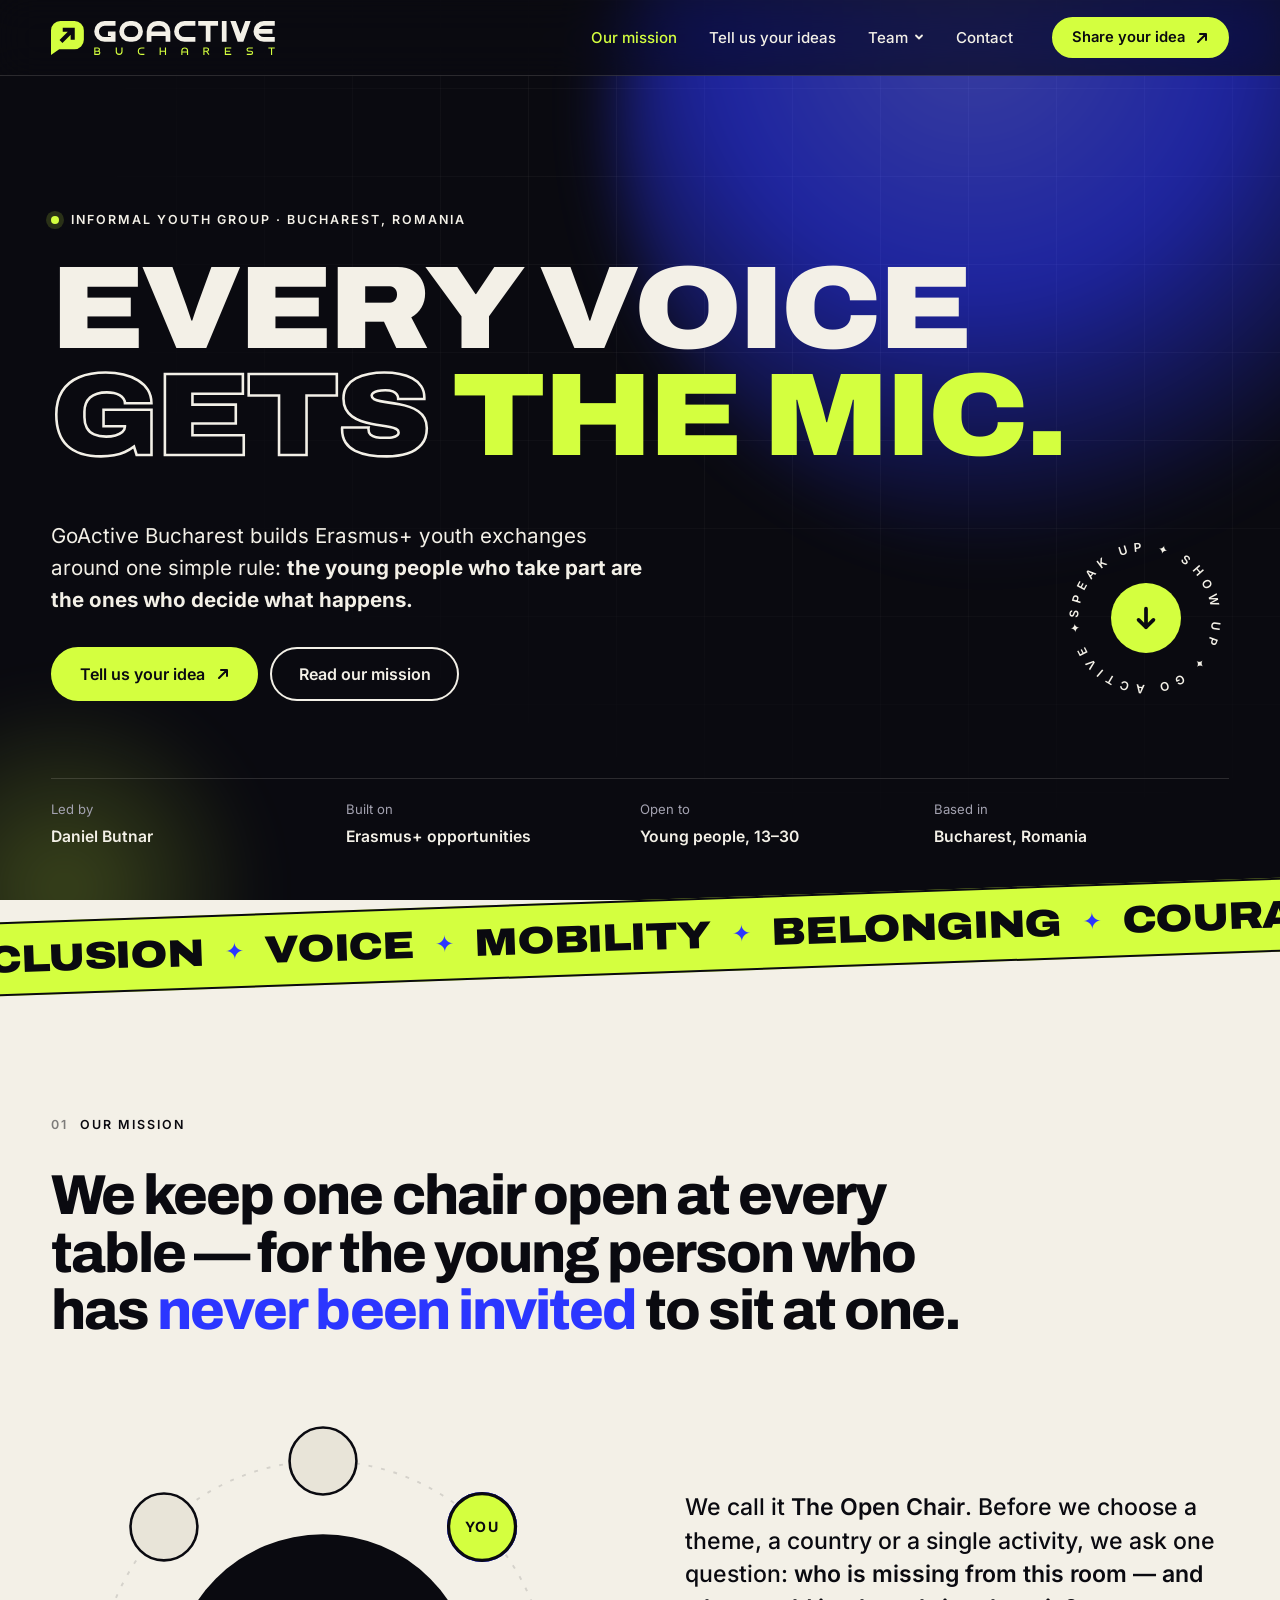
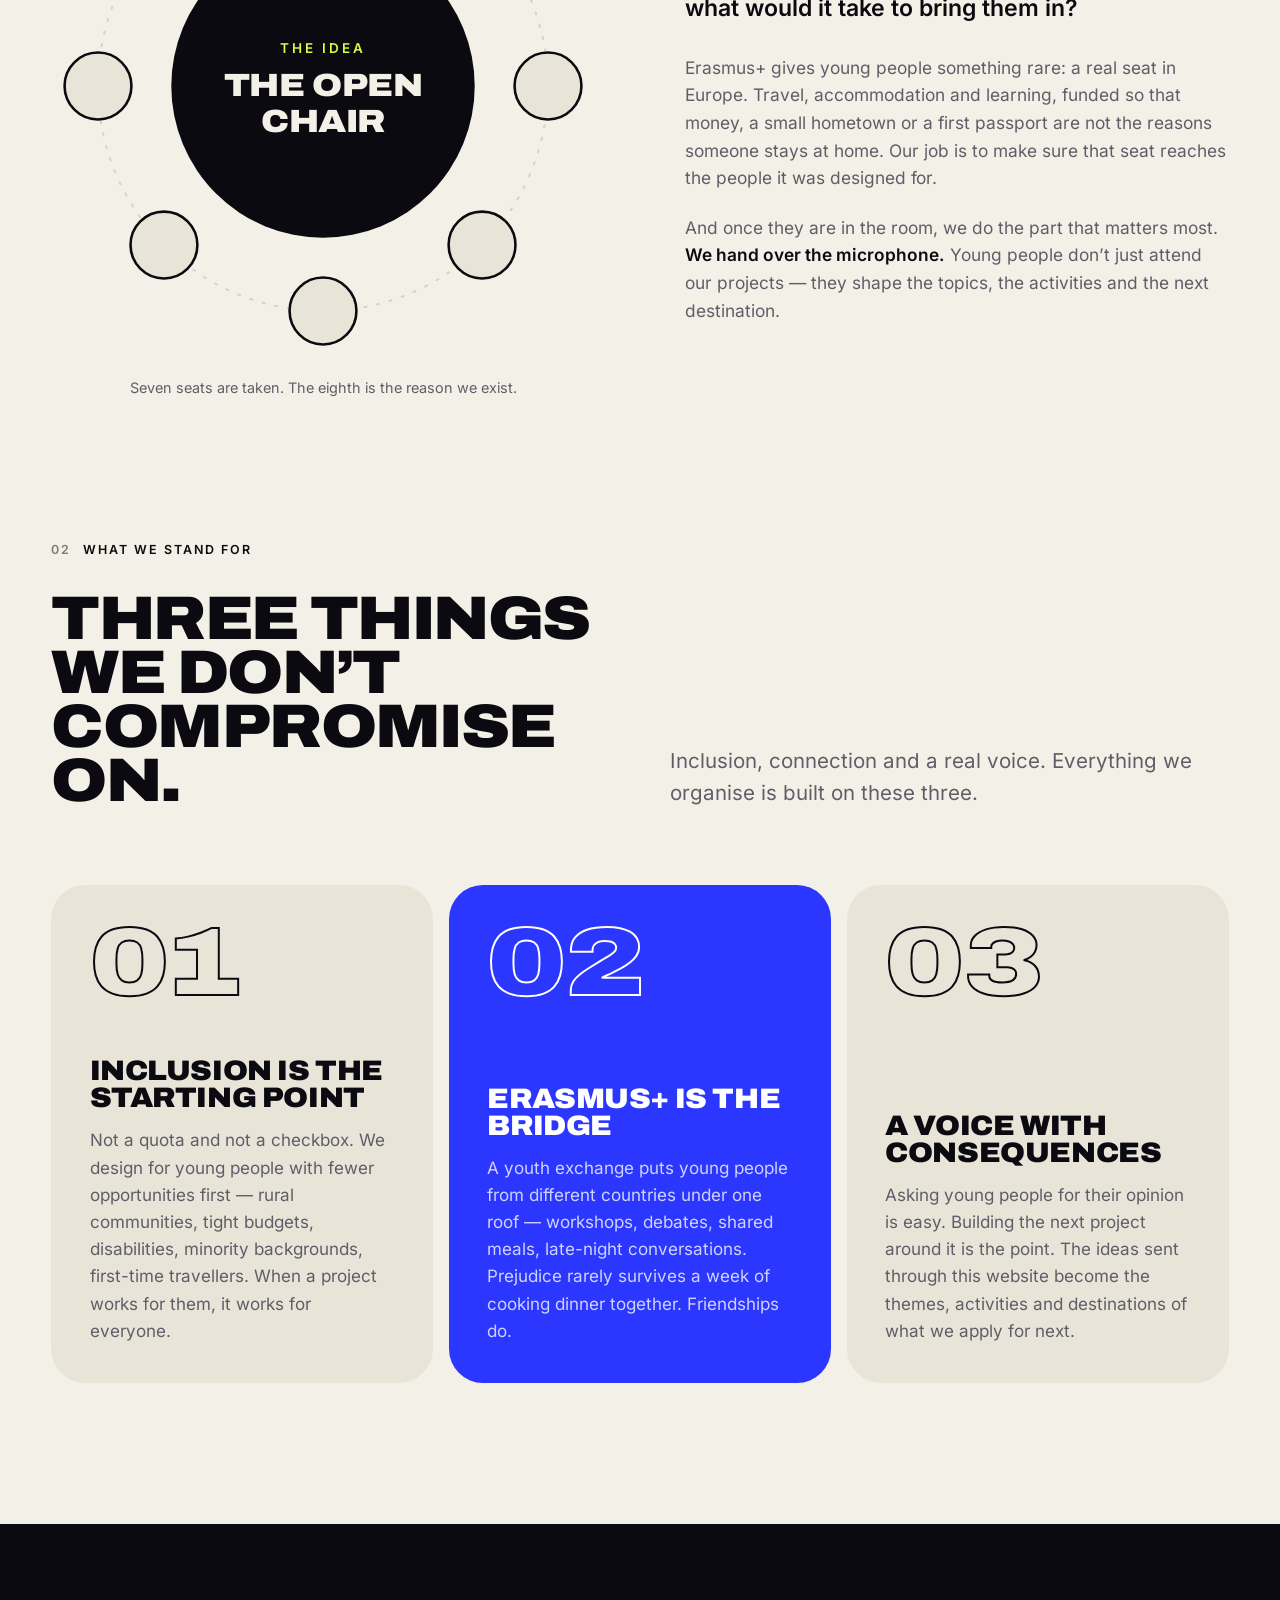
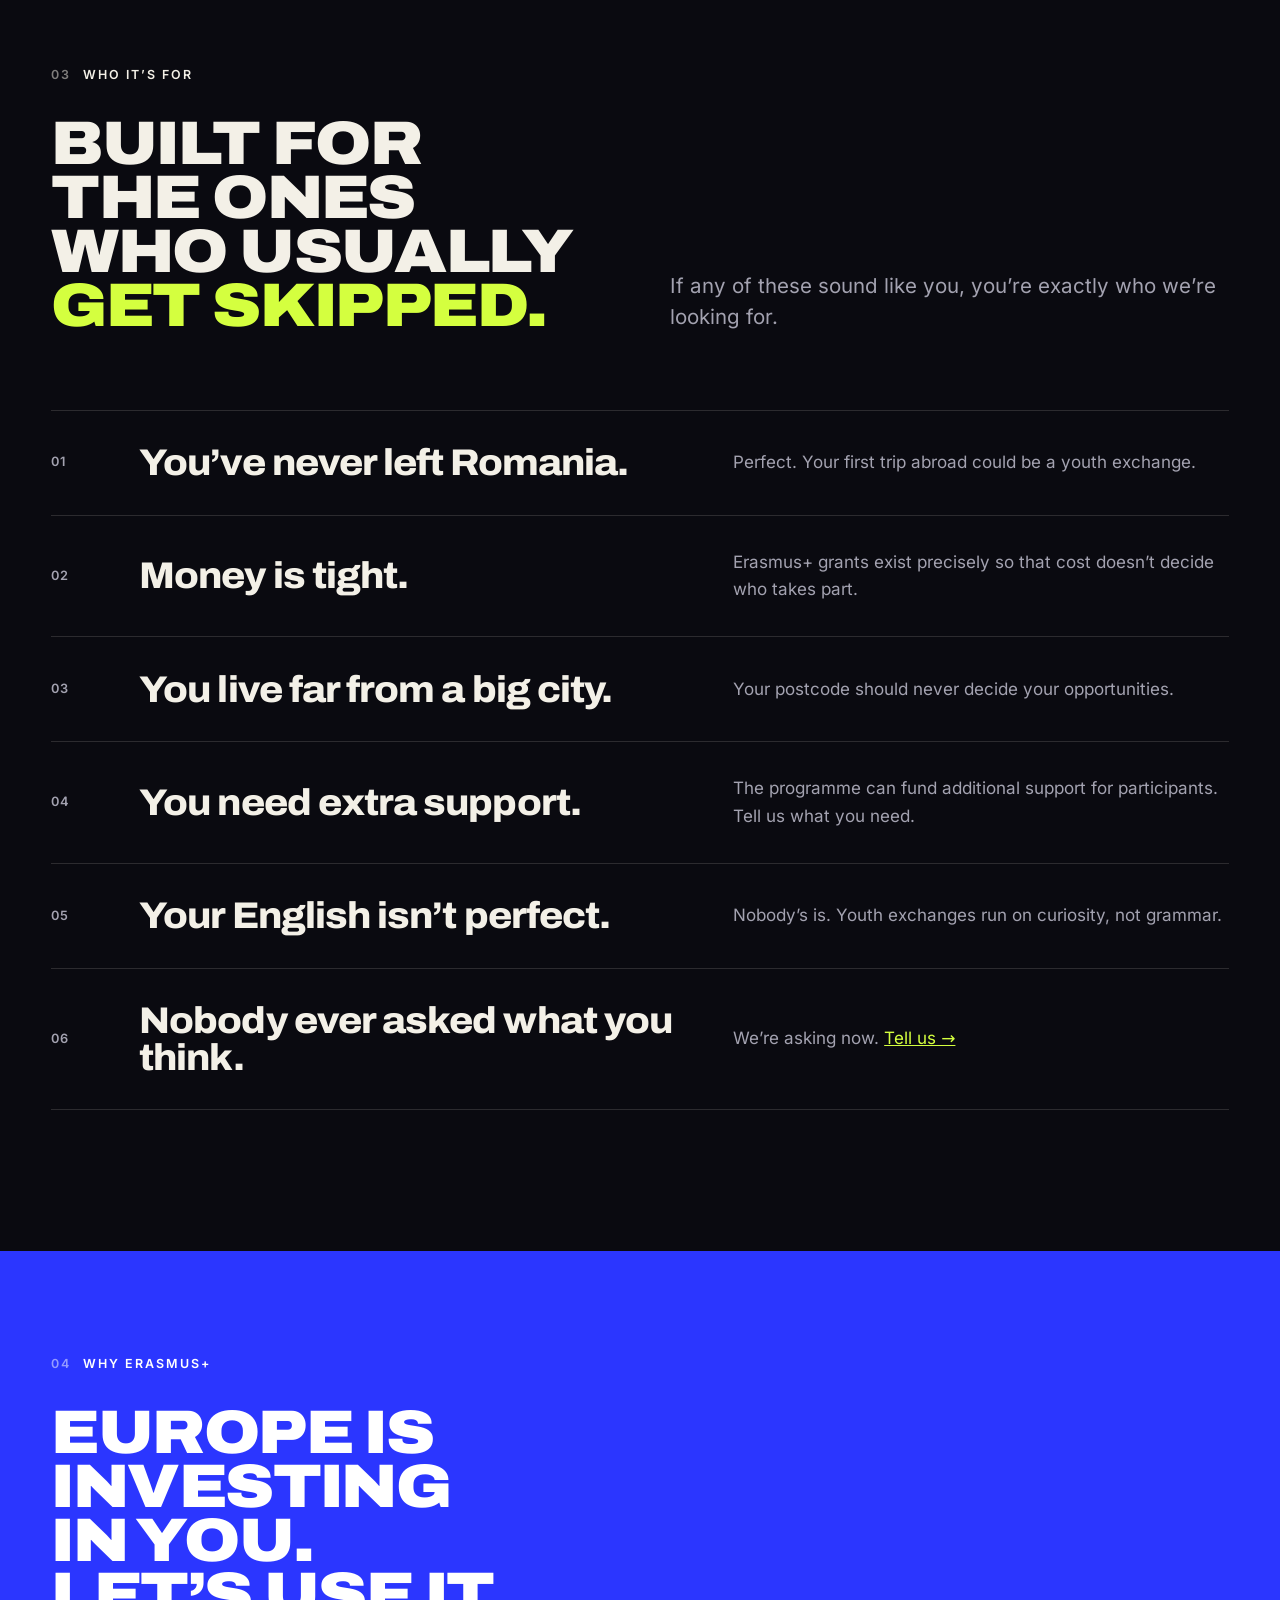
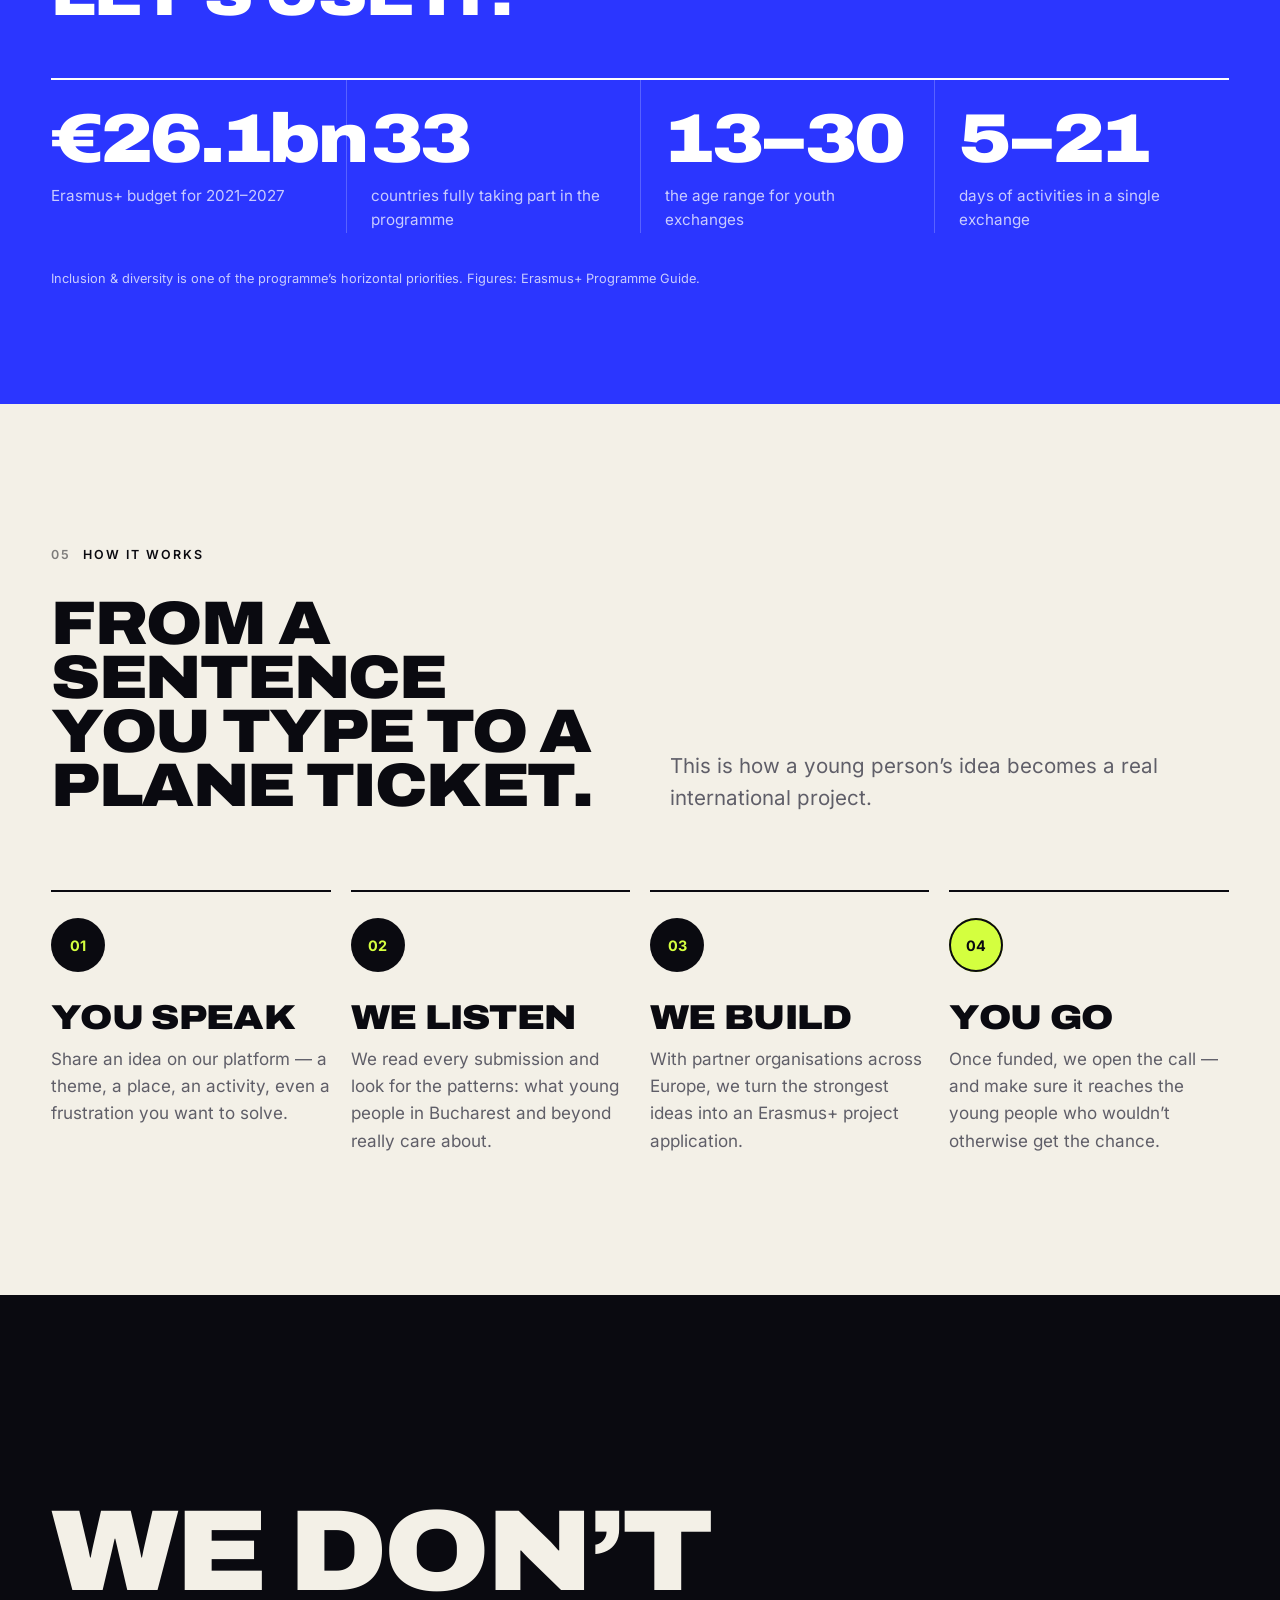
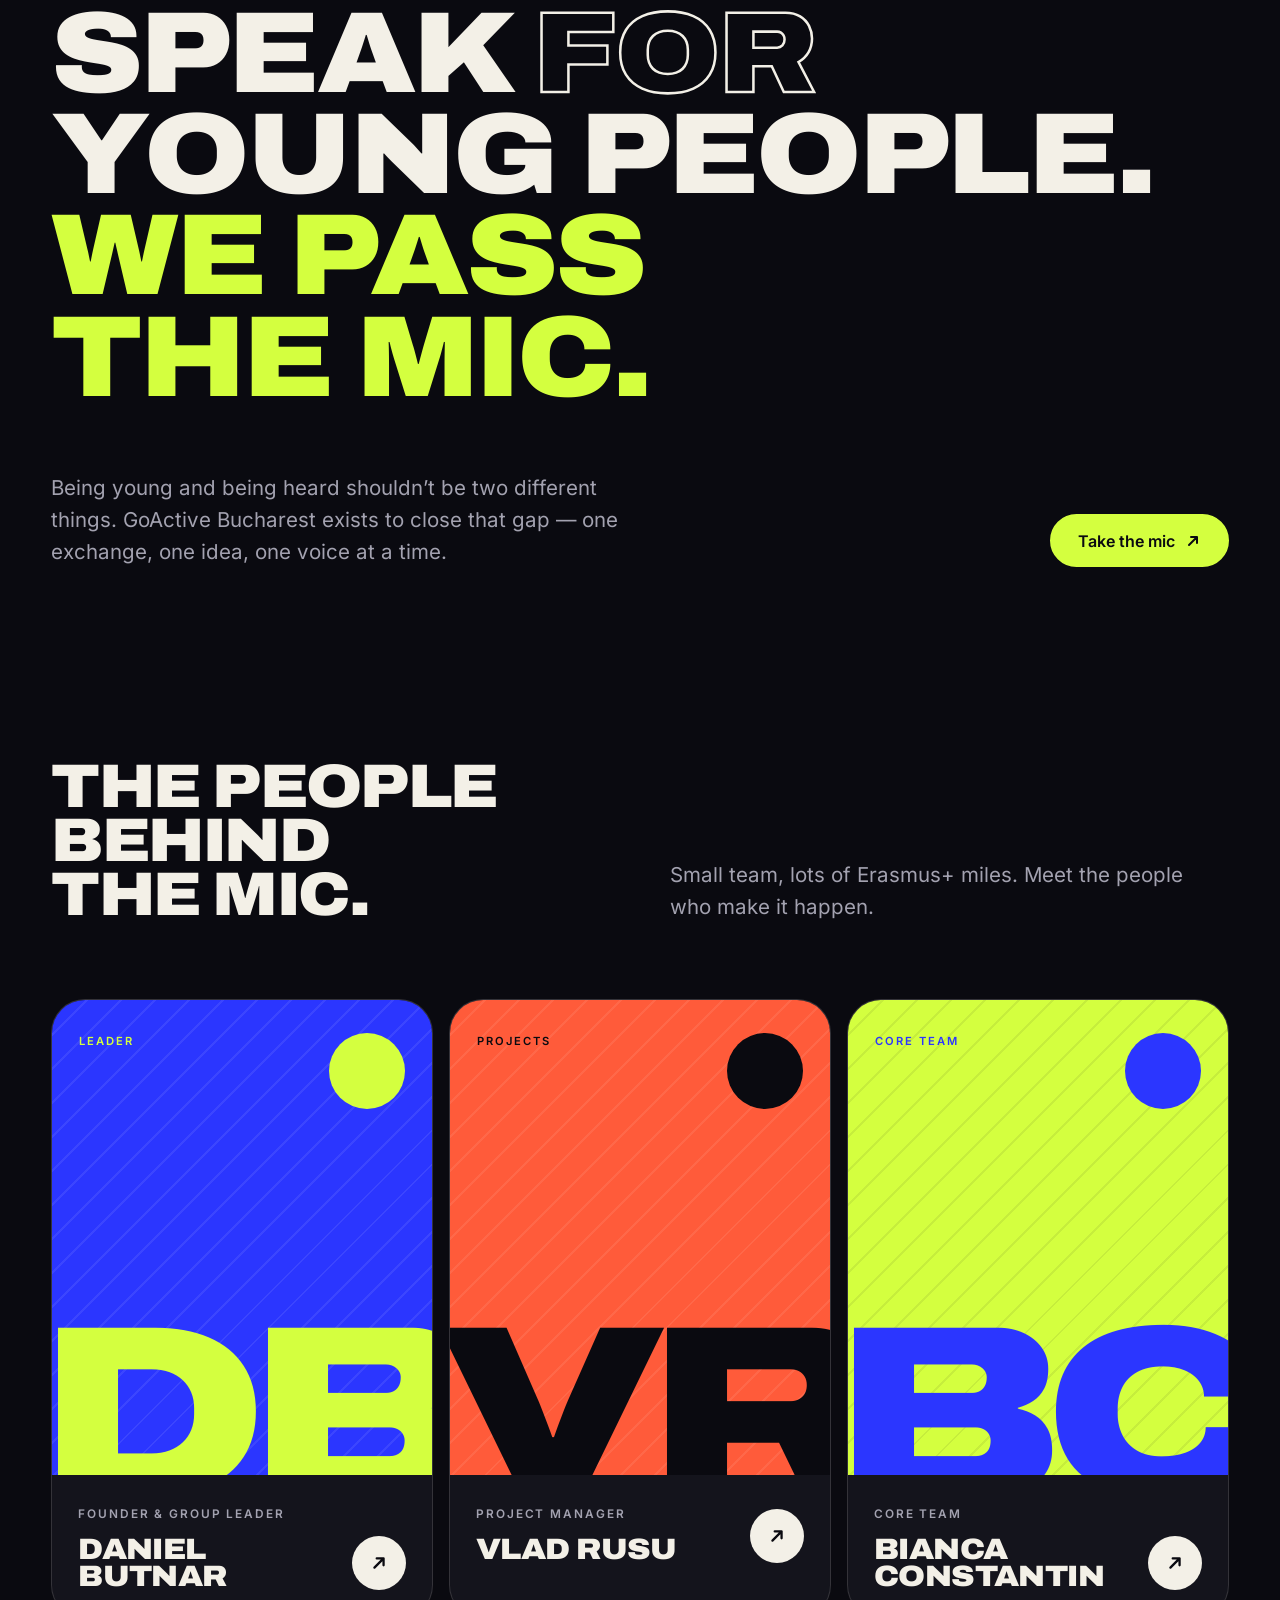
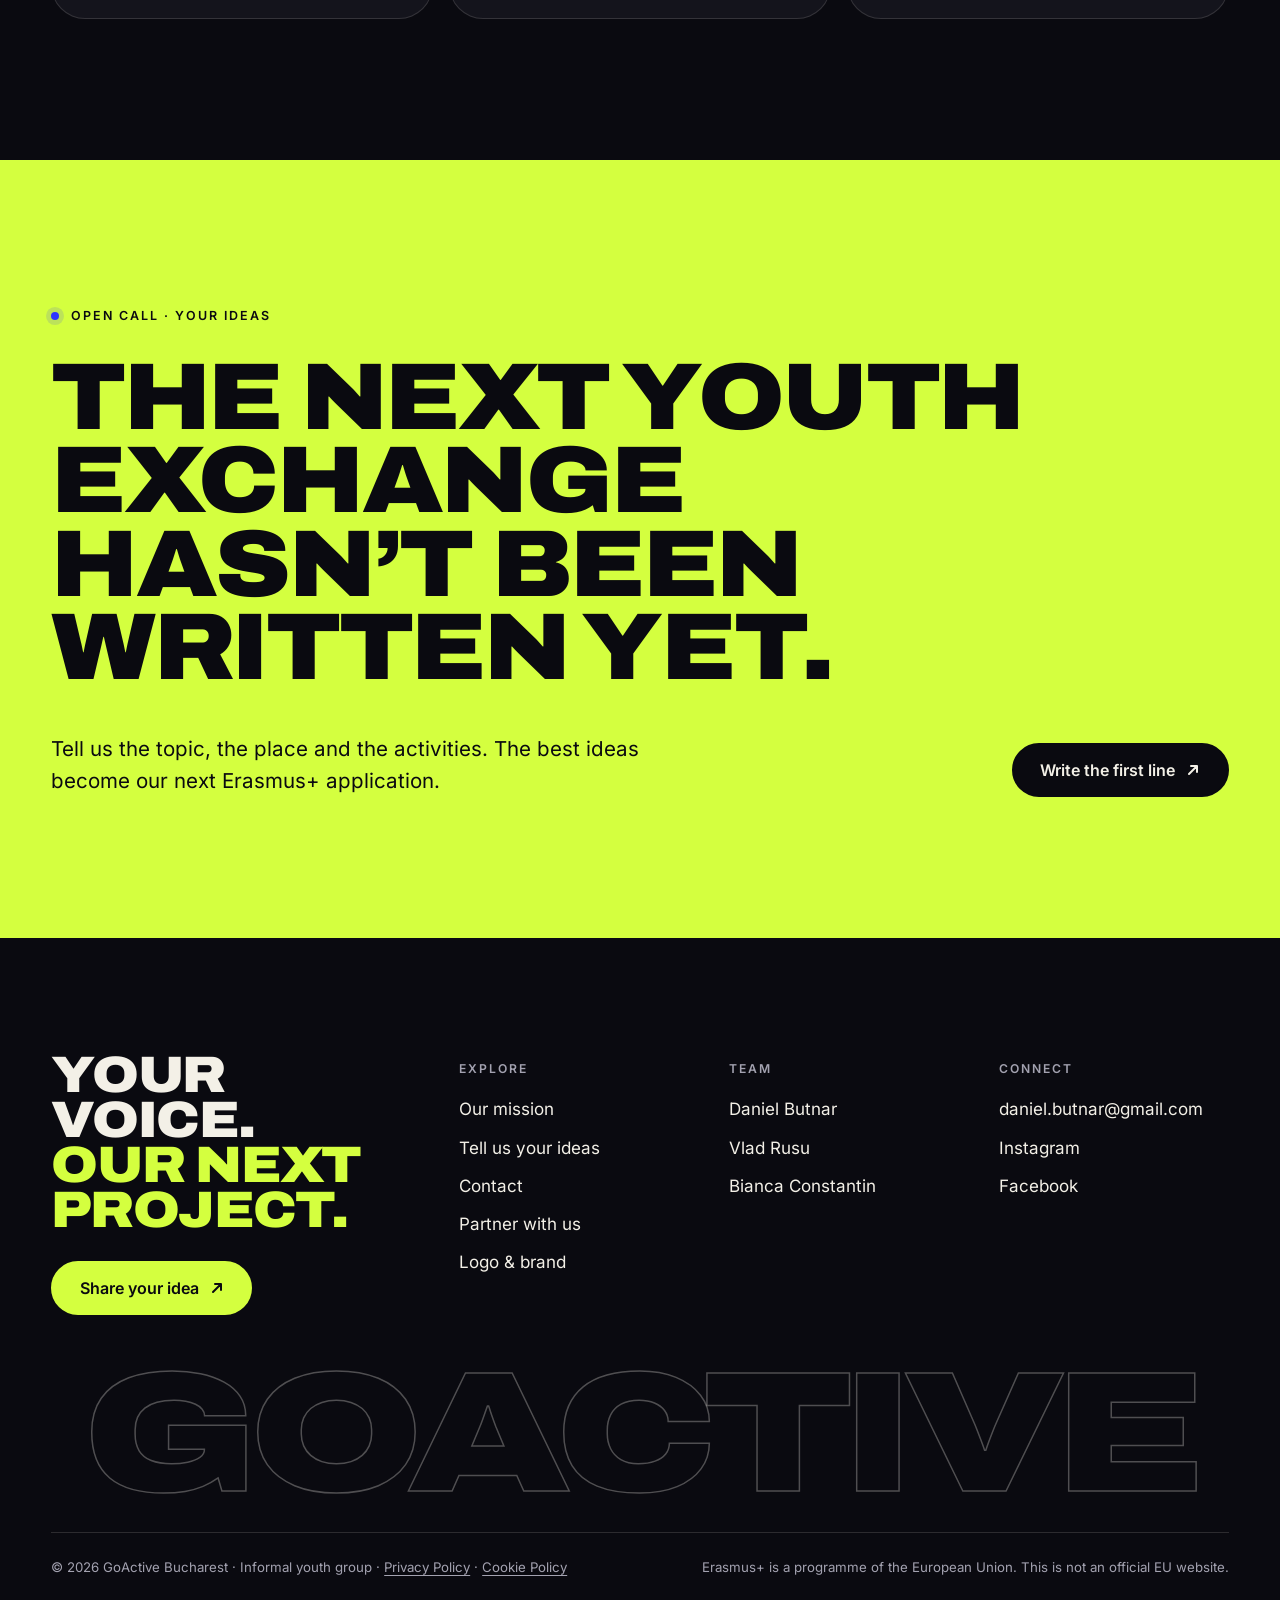
==== index.html @ 2a2fc42f "Initial release of the GoActive Bucharest website Static multi-page site: mission, ideas platform, t" ====
<!doctype html>
<html lang="en">
<head>
<meta charset="utf-8">
<meta name="viewport" content="width=device-width, initial-scale=1">
<title>GoActive Bucharest — Every voice gets the mic</title>
<meta name="description" content="GoActive Bucharest is an informal youth group building inclusive Erasmus+ youth exchanges shaped by the young people who take part.">
<meta name="theme-color" content="#0A0A10">
<link rel="canonical" href="https://goactivebucharest.me/">
<meta property="og:type" content="website">
<meta property="og:site_name" content="GoActive Bucharest">
<meta property="og:locale" content="en_GB">
<meta property="og:title" content="GoActive Bucharest — Every voice gets the mic">
<meta property="og:description" content="GoActive Bucharest is an informal youth group building inclusive Erasmus+ youth exchanges shaped by the young people who take part.">
<meta property="og:url" content="https://goactivebucharest.me/">
<meta property="og:image" content="https://goactivebucharest.me/assets/logo/og-image.png">
<meta property="og:image:width" content="1200">
<meta property="og:image:height" content="630">
<meta property="og:image:alt" content="GoActive Bucharest — Every voice gets the mic.">
<meta name="twitter:card" content="summary_large_image">
<link rel="icon" href="assets/logo/icon.svg" type="image/svg+xml">
<link rel="apple-touch-icon" href="assets/logo/apple-touch-icon.png">
<link rel="manifest" href="site.webmanifest">
<link rel="stylesheet" href="assets/css/fonts.css">
<link rel="stylesheet" href="assets/css/style.css">
<script>document.documentElement.classList.add("js")</script>
<script src="assets/js/main.js" defer></script>
</head>
<body>
<a class="skip" href="#main">Skip to content</a>

<header class="site-header">
  <div class="wrap header__inner">
    <a class="logo" href="index.html" aria-label="GoActive Bucharest home">
      <img class="logo__img" src="assets/logo/logo-horizontal-dark.svg" alt="GoActive Bucharest" width="474" height="72">
    </a>
    <nav class="nav" aria-label="Main">
      <ul class="nav__list">
        <li><a href="index.html" aria-current="page">Our mission</a></li>
        <li><a href="ideas.html">Tell us your ideas</a></li>
        <li class="nav__drop">
          <button class="nav__drop-btn" type="button" aria-expanded="false">Team <svg width="10" height="10" viewBox="0 0 10 10" aria-hidden="true"><path d="m2 3.5 3 3 3-3" stroke="currentColor" stroke-width="1.8" fill="none" stroke-linecap="round" stroke-linejoin="round"/></svg></button>
          <ul class="nav__sub">
            <li><a href="daniel-butnar.html">Daniel Butnar<small>Founder &amp; Group Leader</small></a></li>
            <li><a href="vlad-rusu.html">Vlad Rusu<small>Project Manager</small></a></li>
            <li><a href="bianca-constantin.html">Bianca Constantin<small>Core Team</small></a></li>
          </ul>
        </li>
        <li><a href="contact.html">Contact</a></li>
      </ul>
    </nav>
    <a class="btn btn--sm header__cta" href="ideas.html">Share your idea <svg class="arrow" width="14" height="14" viewBox="0 0 14 14" aria-hidden="true"><path d="M3 11 11 3M5 3h6v6" stroke="currentColor" stroke-width="2" fill="none" stroke-linecap="round" stroke-linejoin="round"/></svg></a>
    <button class="burger" type="button" aria-label="Open menu" aria-expanded="false" aria-controls="mobile-menu"><span></span><span></span></button>
  </div>
</header>

<div class="mobile-menu" id="mobile-menu">
  <ul>
    <li><a href="index.html" aria-current="page">Our mission</a></li>
    <li><a href="ideas.html">Your ideas</a></li>
    <li><a href="daniel-butnar.html">Team</a>
      <div class="mobile-menu__team"><a href="daniel-butnar.html">Daniel Butnar</a><a href="vlad-rusu.html">Vlad Rusu</a><a href="bianca-constantin.html">Bianca Constantin</a></div>
    </li>
    <li><a href="contact.html">Contact</a></li>
  </ul>
  <a class="btn" href="ideas.html">Share your idea <svg class="arrow" width="14" height="14" viewBox="0 0 14 14" aria-hidden="true"><path d="M3 11 11 3M5 3h6v6" stroke="currentColor" stroke-width="2" fill="none" stroke-linecap="round" stroke-linejoin="round"/></svg></a>
</div>

<main id="main">

  <!-- HERO -->
  <section class="hero">
    <div class="orb" aria-hidden="true"></div>
    <div class="orb orb--lime" aria-hidden="true"></div>
    <div class="wrap hero__inner">
      <p class="kicker">Informal youth group · Bucharest, Romania</p>
      <h1 class="display h-xxl hero__title">
        <span class="line"><span style="--i:0">Every voice</span></span>
        <span class="line"><span style="--i:1"><span class="outline">gets</span> <span class="hl">the mic.</span></span></span>
      </h1>
      <div class="hero__bottom">
        <div>
          <p class="lead">GoActive Bucharest builds Erasmus+ youth exchanges around one simple rule: <strong>the young people who take part are the ones who decide what happens.</strong></p>
          <div class="hero__actions">
            <a class="btn" href="ideas.html">Tell us your idea <svg class="arrow" width="14" height="14" viewBox="0 0 14 14" aria-hidden="true"><path d="M3 11 11 3M5 3h6v6" stroke="currentColor" stroke-width="2" fill="none" stroke-linecap="round" stroke-linejoin="round"/></svg></a>
            <a class="btn btn--ghost" href="#mission">Read our mission</a>
          </div>
        </div>
        <a class="badge" href="#mission" aria-label="Scroll to our mission">
          <svg class="badge__ring" viewBox="0 0 200 200" aria-hidden="true">
            <defs><path id="badge-circle" d="M100,100 m-80,0 a80,80 0 1,1 160,0 a80,80 0 1,1 -160,0"/></defs>
            <text><textPath href="#badge-circle" textLength="500" lengthAdjust="spacing">SPEAK UP ✦ SHOW UP ✦ GO ACTIVE ✦</textPath></text>
          </svg>
          <span class="badge__core"><svg width="26" height="26" viewBox="0 0 14 14" aria-hidden="true"><path d="M7 2v10M3 8l4 4 4-4" stroke="currentColor" stroke-width="2" fill="none" stroke-linecap="round" stroke-linejoin="round"/></svg></span>
        </a>
      </div>
      <div class="hero__meta">
        <div>Led by<strong>Daniel Butnar</strong></div>
        <div>Built on<strong>Erasmus+ opportunities</strong></div>
        <div>Open to<strong>Young people, 13–30</strong></div>
        <div>Based in<strong>Bucharest, Romania</strong></div>
      </div>
    </div>
  </section>

  <div class="tilt" aria-hidden="true">
    <div class="marquee">
      <div class="marquee__track"><span>Inclusion</span><span>Voice</span><span>Mobility</span><span>Belonging</span><span>Courage</span><span>Europe</span><span>Participation</span></div>
      <div class="marquee__track"><span>Inclusion</span><span>Voice</span><span>Mobility</span><span>Belonging</span><span>Courage</span><span>Europe</span><span>Participation</span></div>
    </div>
  </div>

  <!-- MISSION -->
  <section class="section section--paper" id="mission">
    <div class="wrap">
      <div class="sec-head">
        <p class="label reveal"><span class="n">01</span> Our mission</p>
        <p class="statement reveal">We keep one chair open at every table — for the young person who has <span class="hl-blue">never been invited</span> to sit at one.</p>
      </div>

      <div class="mission-grid">
        <figure class="chair-viz reveal">
          <svg viewBox="0 0 420 420" role="img" aria-labelledby="cv-title">
            <title id="cv-title">A round table with eight chairs. Seven are taken; one is highlighted and waiting for you.</title>
            <circle class="cv-ring" cx="210" cy="210" r="175"/>
            <circle class="cv-table" cx="210" cy="210" r="118"/>
            <text class="cv-small" x="210" y="184" text-anchor="middle">THE IDEA</text>
            <text class="cv-title" x="210" y="218" text-anchor="middle">THE OPEN</text>
            <text class="cv-title" x="210" y="246" text-anchor="middle">CHAIR</text>
            <circle class="cv-chair" cx="385" cy="210" r="26"/>
            <circle class="cv-chair" cx="333.7" cy="333.7" r="26"/>
            <circle class="cv-chair" cx="210" cy="385" r="26"/>
            <circle class="cv-chair" cx="86.3" cy="333.7" r="26"/>
            <circle class="cv-chair" cx="35" cy="210" r="26"/>
            <circle class="cv-chair" cx="86.3" cy="86.3" r="26"/>
            <circle class="cv-chair" cx="210" cy="35" r="26"/>
            <circle class="cv-pulse" cx="333.7" cy="86.3" r="26"/>
            <circle class="cv-pulse cv-pulse--2" cx="333.7" cy="86.3" r="26"/>
            <circle class="cv-open" cx="333.7" cy="86.3" r="26"/>
            <text class="cv-you" x="333.7" y="90.3" text-anchor="middle">YOU</text>
          </svg>
          <figcaption>Seven seats are taken. The eighth is the reason we exist.</figcaption>
        </figure>

        <div class="prose reveal" style="--d:120ms">
          <p class="big">We call it <strong>The Open Chair</strong>. Before we choose a theme, a country or a single activity, we ask one question: <strong>who is missing from this room — and what would it take to bring them in?</strong></p>
          <p>Erasmus+ gives young people something rare: a real seat in Europe. Travel, accommodation and learning, funded so that money, a small hometown or a first passport are not the reasons someone stays at home. Our job is to make sure that seat reaches the people it was designed for.</p>
          <p>And once they are in the room, we do the part that matters most. <strong>We hand over the microphone.</strong> Young people don’t just attend our projects — they shape the topics, the activities and the next destination.</p>
        </div>
      </div>
    </div>
  </section>

  <!-- PILLARS -->
  <section class="section section--paper" style="padding-top:0">
    <div class="wrap">
      <div class="sec-head">
        <p class="label reveal"><span class="n">02</span> What we stand for</p>
        <h2 class="display h-l reveal">Three things we don’t compromise on.</h2>
        <p class="lead muted reveal" style="--d:100ms">Inclusion, connection and a real voice. Everything we organise is built on these three.</p>
      </div>
      <div class="cards-3">
        <article class="pillar reveal">
          <span class="pillar__num" aria-hidden="true">01</span>
          <h3>Inclusion is the starting point</h3>
          <p>Not a quota and not a checkbox. We design for young people with fewer opportunities first — rural communities, tight budgets, disabilities, minority backgrounds, first-time travellers. When a project works for them, it works for everyone.</p>
        </article>
        <article class="pillar pillar--blue reveal" style="--d:100ms">
          <span class="pillar__num" aria-hidden="true">02</span>
          <h3>Erasmus+ is the bridge</h3>
          <p>A youth exchange puts young people from different countries under one roof — workshops, debates, shared meals, late-night conversations. Prejudice rarely survives a week of cooking dinner together. Friendships do.</p>
        </article>
        <article class="pillar reveal" style="--d:200ms">
          <span class="pillar__num" aria-hidden="true">03</span>
          <h3>A voice with consequences</h3>
          <p>Asking young people for their opinion is easy. Building the next project around it is the point. The ideas sent through this website become the themes, activities and destinations of what we apply for next.</p>
        </article>
      </div>
    </div>
  </section>

  <!-- WHO IT'S FOR -->
  <section class="section section--ink">
    <div class="wrap">
      <div class="sec-head">
        <p class="label reveal"><span class="n">03</span> Who it’s for</p>
        <h2 class="display h-l reveal">Built for the ones who usually <span class="hl">get skipped.</span></h2>
        <p class="lead muted reveal" style="--d:100ms">If any of these sound like you, you’re exactly who we’re looking for.</p>
      </div>
      <ul class="barriers">
        <li class="reveal"><span class="n">01</span><h3>You’ve never left Romania.</h3><p>Perfect. Your first trip abroad could be a youth exchange.</p></li>
        <li class="reveal"><span class="n">02</span><h3>Money is tight.</h3><p>Erasmus+ grants exist precisely so that cost doesn’t decide who takes part.</p></li>
        <li class="reveal"><span class="n">03</span><h3>You live far from a big city.</h3><p>Your postcode should never decide your opportunities.</p></li>
        <li class="reveal"><span class="n">04</span><h3>You need extra support.</h3><p>The programme can fund additional support for participants. Tell us what you need.</p></li>
        <li class="reveal"><span class="n">05</span><h3>Your English isn’t perfect.</h3><p>Nobody’s is. Youth exchanges run on curiosity, not grammar.</p></li>
        <li class="reveal"><span class="n">06</span><h3>Nobody ever asked what you think.</h3><p>We’re asking now. <a href="ideas.html" class="hl">Tell us →</a></p></li>
      </ul>
    </div>
  </section>

  <!-- ERASMUS+ NUMBERS -->
  <section class="section section--blue section--tight">
    <div class="wrap">
      <div class="sec-head" style="margin-bottom:56px">
        <p class="label reveal"><span class="n">04</span> Why Erasmus+</p>
        <h2 class="display h-l reveal">Europe is investing in you. Let’s use it.</h2>
      </div>
      <div class="stats reveal">
        <div class="stat"><span class="stat__value">€<span data-count="26.2" data-decimals="1">26.2</span>bn</span><span class="stat__label">Erasmus+ budget for 2021–2027</span></div>
        <div class="stat"><span class="stat__value"><span data-count="33">33</span></span><span class="stat__label">countries fully taking part in the programme</span></div>
        <div class="stat"><span class="stat__value">13–30</span><span class="stat__label">the age range for youth exchanges</span></div>
        <div class="stat"><span class="stat__value">5–21</span><span class="stat__label">days of activities in a single exchange</span></div>
      </div>
      <p class="source">Inclusion &amp; diversity is one of the programme’s horizontal priorities. Figures: Erasmus+ Programme Guide.</p>
    </div>
  </section>

  <!-- HOW IT WORKS -->
  <section class="section section--paper">
    <div class="wrap">
      <div class="sec-head">
        <p class="label reveal"><span class="n">05</span> How it works</p>
        <h2 class="display h-l reveal">From a sentence you type to a plane ticket.</h2>
        <p class="lead muted reveal" style="--d:100ms">This is how a young person’s idea becomes a real international project.</p>
      </div>
      <ol class="steps">
        <li class="step reveal"><span class="step__n">01</span><h3>You speak</h3><p>Share an idea on our platform — a theme, a place, an activity, even a frustration you want to solve.</p></li>
        <li class="step reveal" style="--d:100ms"><span class="step__n">02</span><h3>We listen</h3><p>We read every submission and look for the patterns: what young people in Bucharest and beyond really care about.</p></li>
        <li class="step reveal" style="--d:200ms"><span class="step__n">03</span><h3>We build</h3><p>With partner organisations across Europe, we turn the strongest ideas into an Erasmus+ project application.</p></li>
        <li class="step reveal" style="--d:300ms"><span class="step__n">04</span><h3>You go</h3><p>Once funded, we open the call — and make sure it reaches the young people who wouldn’t otherwise get the chance.</p></li>
      </ol>
    </div>
  </section>

  <!-- MANIFESTO -->
  <section class="section section--ink manifesto">
    <div class="wrap">
      <p class="label reveal" style="margin-bottom:40px"><span class="n">06</span> Our promise</p>
      <p class="display reveal">We don’t speak <span class="outline">for</span> young people.</p>
      <p class="display reveal" style="--d:120ms"><span class="hl">We pass the mic.</span></p>
      <div class="manifesto__foot">
        <p class="lead muted reveal">Being young and being heard shouldn’t be two different things. GoActive Bucharest exists to close that gap — one exchange, one idea, one voice at a time.</p>
        <a class="btn reveal" href="ideas.html">Take the mic <svg class="arrow" width="14" height="14" viewBox="0 0 14 14" aria-hidden="true"><path d="M3 11 11 3M5 3h6v6" stroke="currentColor" stroke-width="2" fill="none" stroke-linecap="round" stroke-linejoin="round"/></svg></a>
      </div>
    </div>
  </section>

  <!-- TEAM -->
  <section class="section section--ink" id="team" style="padding-top:0">
    <div class="wrap">
      <div class="sec-head">
        <p class="label reveal"><span class="n">07</span> The team</p>
        <h2 class="display h-l reveal">The people behind the mic.</h2>
        <p class="lead muted reveal" style="--d:100ms">Small team, lots of Erasmus+ miles. Meet the people who make it happen.</p>
      </div>
      <div class="team-grid">
        <a class="member reveal" href="daniel-butnar.html">
          <div class="portrait"><span class="portrait__tag">Leader</span><span class="portrait__initials" aria-hidden="true">DB</span><img src="assets/img/daniel.jpg" alt="Daniel Butnar" onerror="this.remove()"></div>
          <div class="member__body"><div><span class="member__role">Founder &amp; Group Leader</span><h3 class="member__name">Daniel Butnar</h3></div><span class="circle-arrow" aria-hidden="true"><svg width="16" height="16" viewBox="0 0 14 14"><path d="M3 11 11 3M5 3h6v6" stroke="currentColor" stroke-width="2" fill="none" stroke-linecap="round" stroke-linejoin="round"/></svg></span></div>
        </a>
        <a class="member reveal" href="vlad-rusu.html" style="--d:100ms">
          <div class="portrait portrait--coral"><span class="portrait__tag">Projects</span><span class="portrait__initials" aria-hidden="true">VR</span><img src="assets/img/vlad.jpg" alt="Vlad Rusu" onerror="this.remove()"></div>
          <div class="member__body"><div><span class="member__role">Project Manager</span><h3 class="member__name">Vlad Rusu</h3></div><span class="circle-arrow" aria-hidden="true"><svg width="16" height="16" viewBox="0 0 14 14"><path d="M3 11 11 3M5 3h6v6" stroke="currentColor" stroke-width="2" fill="none" stroke-linecap="round" stroke-linejoin="round"/></svg></span></div>
        </a>
        <a class="member reveal" href="bianca-constantin.html" style="--d:200ms">
          <div class="portrait portrait--lime"><span class="portrait__tag">Core team</span><span class="portrait__initials" aria-hidden="true">BC</span><img src="assets/img/bianca.jpg" alt="Bianca Constantin" onerror="this.remove()"></div>
          <div class="member__body"><div><span class="member__role">Core Team</span><h3 class="member__name">Bianca Constantin</h3></div><span class="circle-arrow" aria-hidden="true"><svg width="16" height="16" viewBox="0 0 14 14"><path d="M3 11 11 3M5 3h6v6" stroke="currentColor" stroke-width="2" fill="none" stroke-linecap="round" stroke-linejoin="round"/></svg></span></div>
        </a>
      </div>
    </div>
  </section>

  <!-- CTA -->
  <section class="section section--lime cta-band">
    <div class="wrap">
      <p class="kicker reveal">Open call · Your ideas</p>
      <h2 class="display reveal" style="margin-top:28px">The next youth exchange hasn’t been written yet.</h2>
      <div class="cta-band__row">
        <p class="lead reveal">Tell us the topic, the place and the activities. The best ideas become our next Erasmus+ application.</p>
        <a class="btn btn--ink reveal" href="ideas.html">Write the first line <svg class="arrow" width="14" height="14" viewBox="0 0 14 14" aria-hidden="true"><path d="M3 11 11 3M5 3h6v6" stroke="currentColor" stroke-width="2" fill="none" stroke-linecap="round" stroke-linejoin="round"/></svg></a>
      </div>
    </div>
  </section>

</main>

<footer class="site-footer">
  <div class="wrap">
    <div class="footer__top">
      <div class="footer__cta">
        <p class="display">Your voice.<br><span class="hl">Our next project.</span></p>
        <a class="btn" href="ideas.html">Share your idea <svg class="arrow" width="14" height="14" viewBox="0 0 14 14" aria-hidden="true"><path d="M3 11 11 3M5 3h6v6" stroke="currentColor" stroke-width="2" fill="none" stroke-linecap="round" stroke-linejoin="round"/></svg></a>
      </div>
      <div><h4>Explore</h4><ul><li><a href="index.html">Our mission</a></li><li><a href="ideas.html">Tell us your ideas</a></li><li><a href="contact.html">Contact</a></li><li><a href="contact.html#partner">Partner with us</a></li><li><a href="brand.html">Logo &amp; brand</a></li></ul></div>
      <div><h4>Team</h4><ul><li><a href="daniel-butnar.html">Daniel Butnar</a></li><li><a href="vlad-rusu.html">Vlad Rusu</a></li><li><a href="bianca-constantin.html">Bianca Constantin</a></li></ul></div>
      <div><h4>Connect</h4><ul><li><a href="mailto:daniel.butnar@gmail.com">daniel.butnar@gmail.com</a></li><li><a href="#" data-social="instagram">Instagram</a></li><li><a href="#" data-social="facebook">Facebook</a></li></ul></div>
    </div>
    <p class="footer__word" aria-hidden="true">GoActive</p>
    <div class="footer__bottom">
      <span>© <span data-year>2026</span> GoActive Bucharest · Informal youth group · <a href="privacy.html">Privacy Policy</a> · <a href="cookies.html">Cookie Policy</a></span>
      <span>Erasmus+ is a programme of the European Union. This is not an official EU website.</span>
    </div>
  </div>
</footer>
</body>
</html>
---- assets/css/fonts.css ----
/* Self-hosted web fonts: Archivo and Inter (SIL Open Font License 1.1).
   Served from this site, so no visitor data is sent to Google. */
@font-face {
  font-family: 'Archivo';
  font-style: normal;
  font-weight: 400 900;
  font-stretch: 62% 125%;
  font-display: swap;
  src: url("../fonts/archivo-latin-ext.woff2") format('woff2');
  unicode-range: U+0100-02BA, U+02BD-02C5, U+02C7-02CC, U+02CE-02D7, U+02DD-02FF, U+0304, U+0308, U+0329, U+1D00-1DBF, U+1E00-1E9F, U+1EF2-1EFF, U+2020, U+20A0-20AB, U+20AD-20C0, U+2113, U+2C60-2C7F, U+A720-A7FF;
}
@font-face {
  font-family: 'Archivo';
  font-style: normal;
  font-weight: 400 900;
  font-stretch: 62% 125%;
  font-display: swap;
  src: url("../fonts/archivo-latin.woff2") format('woff2');
  unicode-range: U+0000-00FF, U+0131, U+0152-0153, U+02BB-02BC, U+02C6, U+02DA, U+02DC, U+0304, U+0308, U+0329, U+2000-206F, U+20AC, U+2122, U+2191, U+2193, U+2212, U+2215, U+FEFF, U+FFFD;
}
@font-face {
  font-family: 'Inter';
  font-style: normal;
  font-weight: 400;
  font-display: swap;
  src: url("../fonts/inter-latin-ext.woff2") format('woff2');
  unicode-range: U+0100-02BA, U+02BD-02C5, U+02C7-02CC, U+02CE-02D7, U+02DD-02FF, U+0304, U+0308, U+0329, U+1D00-1DBF, U+1E00-1E9F, U+1EF2-1EFF, U+2020, U+20A0-20AB, U+20AD-20C0, U+2113, U+2C60-2C7F, U+A720-A7FF;
}
@font-face {
  font-family: 'Inter';
  font-style: normal;
  font-weight: 400;
  font-display: swap;
  src: url("../fonts/inter-latin.woff2") format('woff2');
  unicode-range: U+0000-00FF, U+0131, U+0152-0153, U+02BB-02BC, U+02C6, U+02DA, U+02DC, U+0304, U+0308, U+0329, U+2000-206F, U+20AC, U+2122, U+2191, U+2193, U+2212, U+2215, U+FEFF, U+FFFD;
}
@font-face {
  font-family: 'Inter';
  font-style: normal;
  font-weight: 500;
  font-display: swap;
  src: url("../fonts/inter-latin-ext.woff2") format('woff2');
  unicode-range: U+0100-02BA, U+02BD-02C5, U+02C7-02CC, U+02CE-02D7, U+02DD-02FF, U+0304, U+0308, U+0329, U+1D00-1DBF, U+1E00-1E9F, U+1EF2-1EFF, U+2020, U+20A0-20AB, U+20AD-20C0, U+2113, U+2C60-2C7F, U+A720-A7FF;
}
@font-face {
  font-family: 'Inter';
  font-style: normal;
  font-weight: 500;
  font-display: swap;
  src: url("../fonts/inter-latin.woff2") format('woff2');
  unicode-range: U+0000-00FF, U+0131, U+0152-0153, U+02BB-02BC, U+02C6, U+02DA, U+02DC, U+0304, U+0308, U+0329, U+2000-206F, U+20AC, U+2122, U+2191, U+2193, U+2212, U+2215, U+FEFF, U+FFFD;
}
@font-face {
  font-family: 'Inter';
  font-style: normal;
  font-weight: 600;
  font-display: swap;
  src: url("../fonts/inter-latin-ext.woff2") format('woff2');
  unicode-range: U+0100-02BA, U+02BD-02C5, U+02C7-02CC, U+02CE-02D7, U+02DD-02FF, U+0304, U+0308, U+0329, U+1D00-1DBF, U+1E00-1E9F, U+1EF2-1EFF, U+2020, U+20A0-20AB, U+20AD-20C0, U+2113, U+2C60-2C7F, U+A720-A7FF;
}
@font-face {
  font-family: 'Inter';
  font-style: normal;
  font-weight: 600;
  font-display: swap;
  src: url("../fonts/inter-latin.woff2") format('woff2');
  unicode-range: U+0000-00FF, U+0131, U+0152-0153, U+02BB-02BC, U+02C6, U+02DA, U+02DC, U+0304, U+0308, U+0329, U+2000-206F, U+20AC, U+2122, U+2191, U+2193, U+2212, U+2215, U+FEFF, U+FFFD;
}
@font-face {
  font-family: 'Inter';
  font-style: normal;
  font-weight: 700;
  font-display: swap;
  src: url("../fonts/inter-latin-ext.woff2") format('woff2');
  unicode-range: U+0100-02BA, U+02BD-02C5, U+02C7-02CC, U+02CE-02D7, U+02DD-02FF, U+0304, U+0308, U+0329, U+1D00-1DBF, U+1E00-1E9F, U+1EF2-1EFF, U+2020, U+20A0-20AB, U+20AD-20C0, U+2113, U+2C60-2C7F, U+A720-A7FF;
}
@font-face {
  font-family: 'Inter';
  font-style: normal;
  font-weight: 700;
  font-display: swap;
  src: url("../fonts/inter-latin.woff2") format('woff2');
  unicode-range: U+0000-00FF, U+0131, U+0152-0153, U+02BB-02BC, U+02C6, U+02DA, U+02DC, U+0304, U+0308, U+0329, U+2000-206F, U+20AC, U+2122, U+2191, U+2193, U+2212, U+2215, U+FEFF, U+FFFD;
}
---- assets/css/style.css ----
/* ==========================================================================
   GoActive Bucharest — design system
   ========================================================================== */

:root {
  --ink: #0A0A10;
  --ink-2: #14141C;
  --ink-3: #1E1E29;
  --paper: #F3F0E7;
  --paper-2: #E8E4D8;
  --blue: #2B36FF;
  --lime: #D4FF3F;
  --coral: #FF5B3A;

  --fg: var(--ink);
  --muted: #5F5E68;
  --muted-d: #A3A2B0;
  --line: rgba(10, 10, 16, .13);
  --line-d: rgba(243, 240, 231, .14);
  --stroke: var(--ink);

  --display: "Archivo", "Arial Black", Impact, system-ui, sans-serif;
  --body: "Inter", system-ui, -apple-system, "Segoe UI", Roboto, sans-serif;

  --wrap: 1360px;
  --gutter: clamp(20px, 4vw, 56px);
  --r: 22px;
  --r-lg: 34px;
  --ease: cubic-bezier(.2, .7, .1, 1);
  --header-h: 76px;
}

*, *::before, *::after { box-sizing: border-box; }
html { scroll-behavior: smooth; -webkit-text-size-adjust: 100%; scroll-padding-top: 90px; }
body {
  margin: 0;
  font-family: var(--body);
  font-size: 17px;
  line-height: 1.6;
  color: var(--fg);
  background: var(--paper);
  -webkit-font-smoothing: antialiased;
  text-rendering: optimizeLegibility;
  overflow-x: hidden;
}
img, svg { display: block; max-width: 100%; }
a { color: inherit; }
[hidden] { display: none !important; }
::selection { background: var(--lime); color: var(--ink); }
:focus-visible { outline: 3px solid var(--blue); outline-offset: 3px; }
.site-header :focus-visible, .section--ink :focus-visible, .hero :focus-visible,
.profile-hero :focus-visible, .site-footer :focus-visible, .mobile-menu :focus-visible,
.section--blue :focus-visible { outline-color: var(--lime); }

@media (prefers-reduced-motion: reduce) {
  html { scroll-behavior: auto; }
  *, *::before, *::after { animation-duration: .001ms !important; animation-iteration-count: 1 !important; transition-duration: .001ms !important; }
}

.wrap { width: 100%; max-width: var(--wrap); margin: 0 auto; padding: 0 var(--gutter); }
.skip { position: absolute; left: -999px; top: 12px; z-index: 300; background: var(--lime); color: var(--ink); padding: 10px 18px; border-radius: 999px; font-weight: 600; text-decoration: none; }
.skip:focus { left: 12px; }
.sr-only { position: absolute; width: 1px; height: 1px; overflow: hidden; clip: rect(0 0 0 0); white-space: nowrap; }

/* ---------- Type ---------- */
.display {
  font-family: var(--display);
  font-weight: 900;
  font-stretch: 112%;
  text-transform: uppercase;
  line-height: .88;
  letter-spacing: -.025em;
  margin: 0;
  text-wrap: balance;
}
.h-xxl { font-size: clamp(2.5rem, 9.2vw, 10rem); }
.h-xl  { font-size: clamp(2.3rem, 7vw, 7rem); }
.h-l   { font-size: clamp(2rem, 4.8vw, 4.6rem); }
.h-m   { font-size: clamp(1.6rem, 3vw, 2.6rem); }

.kicker, .label {
  display: inline-flex; align-items: center; gap: 12px;
  font-size: .78rem; font-weight: 600; letter-spacing: .16em; text-transform: uppercase;
  margin: 0;
}
.kicker::before {
  content: ""; width: 8px; height: 8px; border-radius: 50%;
  background: var(--lime); box-shadow: 0 0 0 5px rgba(212, 255, 63, .16);
}
.section--paper .kicker::before, .section--lime .kicker::before { background: var(--blue); box-shadow: 0 0 0 5px rgba(43, 54, 255, .14); }
.label .n { opacity: .5; }

.lead { font-size: clamp(1.1rem, 1.6vw, 1.36rem); line-height: 1.55; max-width: 46ch; margin: 0; }
.muted { color: var(--muted); }
.hl { color: var(--lime); }
.hl-blue { color: var(--blue); }
.hl-coral { color: var(--coral); }
.outline { color: transparent; -webkit-text-stroke: max(1.5px, .022em) var(--stroke); }
.mark {
  background: var(--lime); color: var(--ink); padding: 0 .14em; border-radius: .14em;
  -webkit-box-decoration-break: clone; box-decoration-break: clone;
}

/* ---------- Buttons ---------- */
.btn {
  --bg: var(--lime); --bd: var(--lime); --tx: var(--ink);
  display: inline-flex; align-items: center; justify-content: center; gap: .7em;
  padding: 1.05em 1.65em; border-radius: 999px;
  background: var(--bg); color: var(--tx); border: 2px solid var(--bd);
  font: 600 1rem/1 var(--body); text-decoration: none; white-space: nowrap; cursor: pointer;
  transition: transform .4s var(--ease), background .25s, color .25s, border-color .25s;
}
.btn:hover { transform: translateY(-2px); }
.btn .arrow { transition: transform .4s var(--ease); flex: none; }
.btn:hover .arrow { transform: translate(3px, -3px); }
.btn--ink { --bg: var(--ink); --bd: var(--ink); --tx: var(--paper); }
.btn--ink:hover { --tx: var(--lime); }
.btn--blue { --bg: var(--blue); --bd: var(--blue); --tx: #fff; }
.btn--ghost { --bg: transparent; --bd: currentColor; --tx: inherit; }
.btn--ghost:hover { --bg: var(--paper); --bd: var(--paper); --tx: var(--ink); }
.section--paper .btn--ghost:hover, .section--lime .btn--ghost:hover { --bg: var(--ink); --bd: var(--ink); --tx: var(--paper); }
.btn--sm { padding: .78em 1.2em; font-size: .92rem; }
.btn[disabled] { opacity: .6; cursor: progress; transform: none; }

/* ---------- Header ---------- */
.site-header {
  position: fixed; inset: 0 0 auto; z-index: 100;
  height: var(--header-h); color: var(--paper);
  background: rgba(10, 10, 16, .7);
  -webkit-backdrop-filter: blur(18px) saturate(150%); backdrop-filter: blur(18px) saturate(150%);
  border-bottom: 1px solid var(--line-d);
  transition: height .35s var(--ease), background .35s;
}
.site-header.is-scrolled { height: 64px; background: rgba(10, 10, 16, .92); }
.header__inner { height: 100%; display: flex; align-items: center; gap: 24px; }

.logo { display: flex; align-items: center; gap: 12px; text-decoration: none; margin-right: auto; color: var(--paper); }
.logo__img { display: block; height: 34px; width: auto; transition: height .35s var(--ease), transform .6s var(--ease); }
.site-header.is-scrolled .logo__img { height: 30px; }
.logo:hover .logo__img { transform: translateY(-1px); }
@media (max-width: 380px) { .logo__img { height: 28px; } }
.logo__mark { width: 40px; height: 40px; flex: none; transition: transform .6s var(--ease); }
.logo:hover .logo__mark { transform: rotate(-12deg) scale(1.05); }
.logo__text { display: flex; flex-direction: column; font-family: var(--display); font-weight: 900; font-stretch: 118%; text-transform: uppercase; font-size: 1.12rem; line-height: 1; letter-spacing: -.01em; }
.logo__sub { font-family: var(--body); font-weight: 500; font-size: .6rem; letter-spacing: .34em; color: var(--muted-d); margin-top: 5px; }

.nav__list { list-style: none; margin: 0; padding: 0; display: flex; align-items: center; gap: 2px; }
.nav a, .nav__drop-btn {
  display: inline-flex; align-items: center; gap: 6px; padding: 10px 15px; border-radius: 999px;
  color: var(--paper); background: none; border: 0; text-decoration: none;
  font: 500 .94rem/1 var(--body); cursor: pointer; transition: background .2s, color .2s;
}
.nav a:hover, .nav__drop-btn:hover { background: rgba(243, 240, 231, .08); }
.nav [aria-current="page"], .nav__drop-btn.is-current { color: var(--lime); }
.nav__drop { position: relative; }
.nav__drop-btn svg { transition: transform .3s var(--ease); }
.nav__drop:hover .nav__drop-btn svg, .nav__drop.is-open .nav__drop-btn svg { transform: rotate(180deg); }
.nav__sub {
  position: absolute; top: calc(100% + 12px); left: 50%; min-width: 270px;
  list-style: none; margin: 0; padding: 8px;
  background: var(--ink-2); border: 1px solid var(--line-d); border-radius: 20px;
  box-shadow: 0 40px 80px -24px rgba(0, 0, 0, .7);
  opacity: 0; visibility: hidden; transform: translate(-50%, 10px);
  transition: opacity .25s, transform .35s var(--ease), visibility .25s;
}
.nav__sub::before { content: ""; position: absolute; left: 0; right: 0; top: -14px; height: 14px; }
.nav__drop:hover .nav__sub, .nav__drop.is-open .nav__sub { opacity: 1; visibility: visible; transform: translate(-50%, 0); }
.nav__sub a { display: flex; flex-direction: column; align-items: flex-start; gap: 5px; width: 100%; border-radius: 14px; padding: 13px 16px; }
.nav__sub small { color: var(--muted-d); font-size: .78rem; }

.burger {
  display: none; width: 46px; height: 46px; border-radius: 50%; border: 0; cursor: pointer;
  background: var(--lime); color: var(--ink); position: relative; flex: none;
}
.burger span { position: absolute; left: 14px; right: 14px; height: 2px; background: currentColor; border-radius: 2px; transition: transform .35s var(--ease), top .35s var(--ease); }
.burger span:nth-child(1) { top: 19px; }
.burger span:nth-child(2) { top: 26px; }
.menu-open .burger span:nth-child(1) { top: 22px; transform: rotate(45deg); }
.menu-open .burger span:nth-child(2) { top: 22px; transform: rotate(-45deg); }

.mobile-menu {
  position: fixed; inset: 0; z-index: 90; background: var(--ink); color: var(--paper);
  padding: calc(var(--header-h) + 28px) var(--gutter) 36px;
  display: flex; flex-direction: column; overflow-y: auto;
  opacity: 0; visibility: hidden; transition: opacity .35s, visibility .35s;
}
.menu-open { overflow: hidden; }
.menu-open .mobile-menu { opacity: 1; visibility: visible; }
.mobile-menu ul { list-style: none; margin: 0; padding: 0; }
.mobile-menu > ul > li { border-bottom: 1px solid var(--line-d); }
.mobile-menu > ul > li > a {
  display: block; padding: 18px 0; text-decoration: none;
  font-family: var(--display); font-weight: 900; font-stretch: 112%; text-transform: uppercase;
  font-size: clamp(1.9rem, 8vw, 3rem); line-height: 1; letter-spacing: -.02em;
}
.mobile-menu a[aria-current="page"] { color: var(--lime); }
.mobile-menu__team { padding: 4px 0 20px; display: grid; gap: 6px; }
.mobile-menu__team a { text-decoration: none; color: var(--muted-d); font-size: 1.05rem; }
.mobile-menu__team a[aria-current="page"] { color: var(--lime); }
.mobile-menu .btn { margin-top: 32px; align-self: flex-start; }

@media (max-width: 1000px) {
  .nav, .header__cta { display: none; }
  .burger { display: inline-block; }
}

/* ---------- Sections ---------- */
.section { position: relative; padding: clamp(88px, 11vw, 170px) 0; }
.section--tight { padding: clamp(64px, 8vw, 110px) 0; }
.section--paper { background: var(--paper); --fg: var(--ink); color: var(--fg); --stroke: var(--ink); }
.section--paper-2 { background: var(--paper-2); --fg: var(--ink); color: var(--fg); --stroke: var(--ink); }
.section--ink, .hero, .profile-hero, .site-footer {
  background: var(--ink); --fg: var(--paper); color: var(--fg); --stroke: var(--paper);
  --muted: var(--muted-d); --line: var(--line-d);
}
.section--blue { background: var(--blue); --fg: #fff; color: var(--fg); --stroke: #fff; --muted: rgba(255, 255, 255, .74); --line: rgba(255, 255, 255, .22); }
.section--lime { background: var(--lime); --fg: var(--ink); color: var(--fg); --stroke: var(--ink); --muted: rgba(10, 10, 16, .66); --line: rgba(10, 10, 16, .18); }

.sec-head { display: grid; grid-template-columns: minmax(0, 1fr) minmax(0, 1fr); gap: 32px 60px; align-items: end; margin-bottom: clamp(48px, 6vw, 90px); }
.sec-head .label { grid-column: 1 / -1; }
.sec-head .lead { justify-self: end; }
.sec-head .statement { grid-column: 1 / -1; max-width: 26ch; }
.stack > * + * { margin-top: 24px; }

/* ---------- Hero ---------- */
.hero {
  position: relative; min-height: 100svh; overflow: hidden; isolation: isolate;
  padding: calc(var(--header-h) + clamp(48px, 8vw, 110px)) 0 clamp(36px, 4vw, 56px);
  display: flex; flex-direction: column;
}
.hero::before, .profile-hero::before {
  content: ""; position: absolute; inset: 0; z-index: -1; pointer-events: none;
  background-image: linear-gradient(var(--line-d) 1px, transparent 1px), linear-gradient(90deg, var(--line-d) 1px, transparent 1px);
  background-size: 88px 88px;
  -webkit-mask-image: radial-gradient(ellipse at 75% 20%, #000 0%, transparent 65%);
  mask-image: radial-gradient(ellipse at 75% 20%, #000 0%, transparent 65%);
  opacity: .55;
}
.orb {
  position: absolute; z-index: -1; pointer-events: none; border-radius: 50%;
  width: min(70vw, 980px); aspect-ratio: 1; right: -18vw; top: -26vw;
  background: radial-gradient(circle at 40% 40%, #5A63FF 0%, var(--blue) 35%, rgba(43, 54, 255, 0) 70%);
  filter: blur(30px); opacity: .6; animation: float 16s ease-in-out infinite alternate;
}
.orb--lime { width: min(34vw, 460px); right: auto; left: -12vw; top: auto; bottom: -16vw; background: radial-gradient(circle, rgba(212, 255, 63, .5), rgba(212, 255, 63, 0) 65%); opacity: .5; animation-duration: 20s; }
@keyframes float { to { transform: translate(-6vw, 5vw) scale(1.08); } }

.hero__inner { position: relative; flex: 1; display: flex; flex-direction: column; justify-content: flex-end; }
.hero__title { margin: 28px 0 clamp(36px, 4vw, 56px); }
.hero__title .line { display: block; overflow: hidden; padding: .03em 0; margin: -.03em 0; }
.hero__title .line > span { display: inline-block; }
.js .hero__title .line > span { transform: translateY(108%); }
.is-loaded .hero__title .line > span { transform: none; transition: transform 1.1s var(--ease) calc(var(--i, 0) * 110ms + 100ms); }

.hero__bottom { display: grid; grid-template-columns: minmax(0, 1fr) auto; gap: 40px; align-items: end; }
.hero__actions { display: flex; flex-wrap: wrap; gap: 12px; margin-top: 32px; }
.hero__meta { margin-top: clamp(48px, 6vw, 84px); border-top: 1px solid var(--line-d); display: grid; grid-template-columns: repeat(4, minmax(0, 1fr)); }
.hero__meta div { padding: 20px 20px 0 0; font-size: .82rem; color: var(--muted-d); }
.hero__meta strong { display: block; margin-top: 4px; color: var(--paper); font-weight: 600; font-size: .98rem; }

.badge { position: relative; width: clamp(130px, 13vw, 184px); aspect-ratio: 1; flex: none; }
.badge__ring { width: 100%; height: 100%; animation: spin 20s linear infinite; }
.badge__ring text { font: 600 14.5px var(--body); letter-spacing: .24em; fill: var(--paper); }
.badge__core { position: absolute; inset: 29%; border-radius: 50%; background: var(--lime); color: var(--ink); display: grid; place-items: center; transition: transform .6s var(--ease); }
.badge:hover .badge__core { transform: scale(1.1) rotate(45deg); }
@keyframes spin { to { transform: rotate(360deg); } }

/* Page hero (inner pages) */
.hero--page { min-height: auto; padding-bottom: clamp(64px, 8vw, 120px); }
.hero--page .hero__title { margin-bottom: 36px; }
.hero__facts { display: flex; flex-wrap: wrap; gap: 12px; }
.hero__fact { padding: 16px 20px; border: 1px solid var(--line-d); border-radius: 18px; min-width: 150px; background: rgba(243, 240, 231, .03); }
.hero__fact strong { display: block; font-family: var(--display); font-weight: 900; font-stretch: 115%; font-size: 2rem; line-height: 1; color: var(--lime); }
.hero__fact span { font-size: .85rem; color: var(--muted-d); }

/* ---------- Marquee ---------- */
.tilt { overflow: hidden; padding: clamp(18px, 3vw, 36px) 0; margin: calc(clamp(18px, 3vw, 36px) * -1) 0; position: relative; z-index: 2; pointer-events: none; }
.marquee { display: flex; overflow: hidden; background: var(--lime); color: var(--ink); border-block: 2px solid var(--ink); padding: 16px 0; user-select: none; }
.tilt .marquee { transform: rotate(-2deg); width: 110%; margin-left: -5%; }
.marquee--ink { background: var(--ink); color: var(--paper); border-color: var(--ink); }
.marquee__track { display: flex; flex: none; min-width: 100%; animation: marquee 40s linear infinite; }
.marquee__track span {
  display: flex; align-items: center; gap: .55em; padding-right: .55em; white-space: nowrap;
  font-family: var(--display); font-weight: 900; font-stretch: 118%; text-transform: uppercase;
  font-size: clamp(1.4rem, 3vw, 2.5rem); line-height: 1; letter-spacing: -.01em;
}
.marquee__track span::after { content: "✦"; font-size: .6em; color: var(--blue); }
.marquee--ink .marquee__track span::after { color: var(--lime); }
@keyframes marquee { to { transform: translateX(-100%); } }

/* ---------- Mission ---------- */
.statement {
  font-family: var(--display); font-weight: 800; font-stretch: 100%;
  font-size: clamp(1.9rem, 4.4vw, 4.4rem); line-height: 1.02; letter-spacing: -.035em;
  margin: 0; text-wrap: balance; max-width: 22ch;
}
.mission-grid { display: grid; grid-template-columns: minmax(0, 1fr) minmax(0, 1fr); gap: clamp(40px, 7vw, 120px); align-items: center; }
.prose p { margin: 0 0 1.25em; font-size: 1.08rem; color: var(--muted); }
.prose p:last-child { margin-bottom: 0; }
.prose strong { color: var(--fg); font-weight: 600; }
.prose .big { font-size: clamp(1.25rem, 1.8vw, 1.5rem); line-height: 1.45; color: var(--fg); font-weight: 500; }

.chair-viz { margin: 0; }
.chair-viz svg { width: 100%; max-width: 540px; height: auto; margin: 0 auto; overflow: visible; }
.cv-ring { fill: none; stroke: var(--line); stroke-width: 1.5; stroke-dasharray: 3 7; }
.cv-table { fill: var(--ink); }
.cv-chair { fill: var(--paper-2); stroke: var(--ink); stroke-width: 2; }
.cv-open { fill: var(--lime); stroke: var(--ink); stroke-width: 2.5; }
.cv-pulse { fill: none; stroke: var(--blue); stroke-width: 2.5; transform-box: fill-box; transform-origin: center; animation: pulse 2.6s var(--ease) infinite; }
.cv-pulse--2 { animation-delay: 1.3s; }
@keyframes pulse { from { transform: scale(1); opacity: .9; } to { transform: scale(2.2); opacity: 0; } }
.cv-title { fill: var(--paper); font-family: var(--display); font-weight: 900; font-stretch: 115%; font-size: 25px; letter-spacing: -.3px; }
.cv-small { fill: var(--lime); font: 600 10.5px var(--body); letter-spacing: 2.4px; }
.cv-you { fill: var(--ink); font: 700 11px var(--body); letter-spacing: 1px; }
.chair-viz figcaption { text-align: center; margin-top: 20px; font-size: .9rem; color: var(--muted); }

/* ---------- Pillars ---------- */
.cards-3 { display: grid; grid-template-columns: repeat(3, minmax(0, 1fr)); gap: 16px; }
.pillar {
  position: relative; display: flex; flex-direction: column; min-height: 460px; overflow: hidden;
  padding: clamp(28px, 3vw, 42px); border-radius: var(--r-lg); background: var(--paper-2); color: var(--ink);
  transition: transform .6s var(--ease), background .4s, color .4s;
}
.pillar__num { font-family: var(--display); font-weight: 900; font-stretch: 125%; font-size: clamp(4.4rem, 7.6vw, 7.4rem); line-height: .8; color: transparent; -webkit-text-stroke: 2px var(--ink); margin-bottom: auto; transition: -webkit-text-stroke-color .4s; }
.pillar h3 { font-family: var(--display); font-weight: 900; font-stretch: 108%; text-transform: uppercase; font-size: clamp(1.5rem, 2.2vw, 2.05rem); line-height: .96; letter-spacing: -.015em; margin: 56px 0 16px; }
.pillar p { margin: 0; color: var(--muted); transition: color .4s; }
.pillar:hover { transform: translateY(-8px); background: var(--ink); color: var(--paper); }
.pillar:hover .pillar__num { -webkit-text-stroke-color: var(--lime); }
.pillar:hover p { color: var(--muted-d); }
.pillar--blue { background: var(--blue); color: #fff; }
.pillar--blue .pillar__num { -webkit-text-stroke-color: #fff; }
.pillar--blue p { color: rgba(255, 255, 255, .78); }

/* ---------- Barriers list ---------- */
.barriers { list-style: none; margin: 0; padding: 0; border-top: 1px solid var(--line); }
.barriers li { display: grid; grid-template-columns: 64px minmax(0, 1.15fr) minmax(0, 1fr); gap: 24px; align-items: center; padding: clamp(22px, 2.6vw, 34px) 0; border-bottom: 1px solid var(--line); transition: padding .5s var(--ease); }
.barriers .n { font-size: .8rem; font-weight: 600; letter-spacing: .1em; color: var(--muted); }
.barriers h3 { margin: 0; font-family: var(--display); font-weight: 800; font-stretch: 106%; font-size: clamp(1.35rem, 2.9vw, 2.6rem); line-height: 1; letter-spacing: -.025em; transition: color .3s; }
.barriers p { margin: 0; color: var(--muted); }
.barriers li:hover { padding-left: 14px; }
.barriers li:hover h3 { color: var(--lime); }

/* ---------- Stats ---------- */
.stats { display: grid; grid-template-columns: repeat(4, minmax(0, 1fr)); border-top: 2px solid currentColor; }
.stat { padding: 28px 24px 0 0; }
.stat + .stat { padding-left: 24px; border-left: 1px solid var(--line); }
.stat__value { display: block; font-family: var(--display); font-weight: 900; font-stretch: 115%; font-size: clamp(2.6rem, 5.4vw, 5.4rem); line-height: .9; letter-spacing: -.035em; white-space: nowrap; }
.stat__label { display: block; margin-top: 14px; font-size: .95rem; color: var(--muted); max-width: 24ch; }
.source { margin-top: 36px; font-size: .8rem; color: var(--muted); }

/* ---------- Steps ---------- */
.steps { list-style: none; margin: 0; padding: 0; display: grid; grid-template-columns: repeat(4, minmax(0, 1fr)); gap: 20px; }
.step { padding-top: 26px; border-top: 2px solid var(--fg); }
.step__n { display: inline-grid; place-items: center; width: 54px; height: 54px; border-radius: 50%; background: var(--ink); color: var(--lime); font-weight: 700; font-size: .9rem; margin-bottom: 30px; }
.step:last-child .step__n { background: var(--lime); color: var(--ink); box-shadow: inset 0 0 0 2px var(--ink); }
.step h3 { margin: 0 0 12px; font-family: var(--display); font-weight: 900; font-stretch: 115%; text-transform: uppercase; font-size: clamp(1.8rem, 2.7vw, 2.5rem); line-height: .92; letter-spacing: -.02em; }
.step p { margin: 0; color: var(--muted); }

/* ---------- Team cards & portraits ---------- */
.team-grid { display: grid; grid-template-columns: repeat(3, minmax(0, 1fr)); gap: 16px; }
.member { display: flex; flex-direction: column; overflow: hidden; text-decoration: none; color: var(--paper); background: var(--ink-2); border: 1px solid var(--line-d); border-radius: var(--r-lg); transition: transform .6s var(--ease), border-color .3s; }
.member:hover { transform: translateY(-8px); border-color: rgba(212, 255, 63, .55); }
.member__body { display: flex; align-items: flex-end; justify-content: space-between; gap: 16px; padding: 24px 26px 28px; }
.member__role { font-size: .74rem; font-weight: 600; letter-spacing: .16em; text-transform: uppercase; color: var(--muted-d); }
.member__name { margin: 10px 0 0; font-family: var(--display); font-weight: 900; font-stretch: 112%; text-transform: uppercase; font-size: clamp(1.55rem, 2.3vw, 2.15rem); line-height: .92; letter-spacing: -.02em; }
.circle-arrow { flex: none; display: grid; place-items: center; width: 54px; height: 54px; border-radius: 50%; background: var(--paper); color: var(--ink); transition: background .3s, transform .6s var(--ease); }
.member:hover .circle-arrow { background: var(--lime); transform: rotate(45deg); }

.portrait { --c: var(--blue); --c2: var(--lime); position: relative; aspect-ratio: 4 / 5; overflow: hidden; isolation: isolate; background: var(--c); container-type: inline-size; }
.portrait::before { content: ""; position: absolute; inset: 0; background: repeating-linear-gradient(135deg, rgba(255, 255, 255, .08) 0 2px, transparent 2px 24px); }
.portrait::after { content: ""; position: absolute; top: 7%; right: 7%; width: 20%; aspect-ratio: 1; border-radius: 50%; background: var(--c2); }
.portrait__initials { position: absolute; left: -.05em; bottom: -.15em; font-family: var(--display); font-weight: 900; font-stretch: 125%; font-size: 64cqi; line-height: .8; letter-spacing: -.07em; color: var(--c2); transition: transform .9s var(--ease); }
.portrait__tag { position: absolute; left: 7%; top: 7%; font-size: .7rem; font-weight: 600; letter-spacing: .18em; text-transform: uppercase; color: var(--c2); }
.portrait img { position: absolute; inset: 0; z-index: 2; width: 100%; height: 100%; object-fit: cover; }
.member:hover .portrait__initials { transform: translateY(-5%) scale(1.03); }
.portrait--coral { --c: var(--coral); --c2: var(--ink); }
.portrait--lime { --c: var(--lime); --c2: var(--blue); }
.portrait--lime::before { background: repeating-linear-gradient(135deg, rgba(10, 10, 16, .07) 0 2px, transparent 2px 24px); }

/* ---------- Manifesto / CTA ---------- */
.manifesto .display { font-size: clamp(2.6rem, 9vw, 9.6rem); }
.manifesto__foot { display: flex; flex-wrap: wrap; justify-content: space-between; align-items: end; gap: 32px; margin-top: clamp(40px, 5vw, 72px); }
.cta-band { text-align: left; }
.cta-band .display { font-size: clamp(2.4rem, 7.4vw, 7.6rem); max-width: 14ch; }
.cta-band__row { display: flex; flex-wrap: wrap; justify-content: space-between; align-items: end; gap: 32px; margin-top: 44px; }

/* ---------- Profile pages ---------- */
.profile-hero { position: relative; overflow: hidden; isolation: isolate; padding: calc(var(--header-h) + clamp(40px, 6vw, 90px)) 0 clamp(64px, 8vw, 110px); }
.profile-hero__grid { display: grid; grid-template-columns: minmax(0, 1.45fr) minmax(0, .75fr); gap: clamp(36px, 5vw, 80px); align-items: end; }
.profile-hero__grid > div:first-child { container-type: inline-size; }
/* Long surnames (e.g. CONSTANTIN ≈ 7.8em wide) shrink to fit their column. */
.profile-hero .display { font-size: min(clamp(3rem, 10.5vw, 11rem), 12.4cqi); margin: 26px 0 32px; }
.profile-hero .portrait { border-radius: var(--r-lg); }
.crumbs { display: flex; flex-wrap: wrap; gap: 10px; font-size: .85rem; color: var(--muted-d); margin: 0 0 30px; }
.crumbs a { text-decoration: none; }
.crumbs a:hover { color: var(--lime); }
.tags { display: flex; flex-wrap: wrap; gap: 8px; margin-top: 30px; }
.tag { display: inline-flex; align-items: center; gap: 8px; padding: 9px 15px; border: 1px solid var(--line); border-radius: 999px; font-size: .86rem; font-weight: 500; text-decoration: none; transition: background .25s, color .25s, border-color .25s; }
a.tag:hover { background: var(--lime); color: var(--ink); border-color: var(--lime); }

.facts { display: grid; grid-template-columns: repeat(4, minmax(0, 1fr)); }
.fact { padding: clamp(24px, 3vw, 40px) 24px clamp(24px, 3vw, 40px) 0; }
.fact + .fact { padding-left: 24px; border-left: 1.5px solid var(--line); }
.fact { container-type: inline-size; }
.fact__v { display: block; font-family: var(--display); font-weight: 900; font-stretch: 115%; font-size: min(clamp(2.4rem, 4.6vw, 4.4rem), 23cqi); line-height: .9; letter-spacing: -.035em; white-space: nowrap; }
.fact__l { display: block; margin-top: 10px; font-size: .93rem; font-weight: 500; color: var(--muted); max-width: 22ch; }

.split { display: grid; grid-template-columns: minmax(0, .78fr) minmax(0, 1.4fr); gap: clamp(32px, 6vw, 100px); }
.split + .split { margin-top: clamp(72px, 9vw, 130px); padding-top: clamp(72px, 9vw, 130px); border-top: 1px solid var(--line); }
.split__aside { position: sticky; top: 110px; align-self: start; }
.split__aside .display { font-size: clamp(2rem, 3.8vw, 3.6rem); margin-top: 18px; }

.timeline { list-style: none; margin: 0; padding: 0; }
.tl { display: grid; grid-template-columns: 150px minmax(0, 1fr); gap: 24px; padding: 30px 0; border-top: 1px solid var(--line); }
.tl:first-child { border-top: 2px solid var(--fg); }
.tl__when { font-size: .82rem; font-weight: 600; letter-spacing: .06em; color: var(--muted); padding-top: 6px; }
.tl h3 { margin: 0 0 4px; font-family: var(--display); font-weight: 800; font-stretch: 104%; font-size: clamp(1.3rem, 2vw, 1.65rem); line-height: 1.1; letter-spacing: -.015em; }
.tl .where { margin: 0 0 14px; font-size: .95rem; color: var(--muted); }
.ticks { list-style: none; margin: 0; padding: 0; }
.ticks li { position: relative; padding-left: 24px; margin-bottom: 9px; }
.ticks li::before { content: ""; position: absolute; left: 0; top: .78em; width: 11px; height: 2px; background: var(--blue); }
.section--ink .ticks li::before { background: var(--lime); }

.proj-grid { display: grid; grid-template-columns: repeat(auto-fill, minmax(230px, 1fr)); gap: 12px; }
.proj { display: flex; flex-direction: column; gap: 36px; min-height: 180px; padding: 22px 24px; border-radius: var(--r); background: var(--paper-2); transition: background .3s, color .3s, transform .5s var(--ease); }
.proj:hover { background: var(--ink); color: var(--paper); transform: translateY(-4px); }
.proj__meta { display: flex; justify-content: space-between; gap: 12px; font-size: .74rem; font-weight: 600; letter-spacing: .12em; text-transform: uppercase; opacity: .6; }
.proj h4 { margin: auto 0 0; font-family: var(--display); font-weight: 800; font-stretch: 104%; font-size: 1.32rem; line-height: 1.05; letter-spacing: -.01em; }
.proj--hi { background: var(--lime); }

.mini-grid { display: grid; grid-template-columns: repeat(auto-fit, minmax(220px, 1fr)); gap: 12px; }
.mini { padding: 22px 24px; border: 1.5px solid var(--line); border-radius: var(--r); }
.mini strong { display: block; font-size: 1.06rem; margin-bottom: 4px; }
.mini span { font-size: .93rem; color: var(--muted); }
.mini .when { display: block; margin-bottom: 14px; font-size: .74rem; font-weight: 600; letter-spacing: .12em; text-transform: uppercase; color: var(--blue); }

.chips { display: flex; flex-wrap: wrap; gap: 8px; }
.chip { padding: 10px 17px; border-radius: 999px; background: var(--ink); color: var(--paper); font-size: .93rem; font-weight: 500; }
.chip--line { background: transparent; color: inherit; border: 1.5px solid var(--line); }

.feature-cards { display: grid; grid-template-columns: repeat(2, minmax(0, 1fr)); gap: 14px; }
.feature { padding: clamp(26px, 3vw, 36px); border-radius: var(--r-lg); background: var(--paper-2); }
.feature__icon { width: 52px; height: 52px; border-radius: 16px; display: grid; place-items: center; background: var(--ink); color: var(--lime); margin-bottom: 40px; }
.feature h3 { margin: 0 0 10px; font-family: var(--display); font-weight: 900; font-stretch: 108%; text-transform: uppercase; font-size: 1.5rem; line-height: .98; }
.feature p { margin: 0; color: var(--muted); }

.pull { font-family: var(--display); font-weight: 800; font-stretch: 100%; font-size: clamp(1.7rem, 3.4vw, 3.2rem); line-height: 1.04; letter-spacing: -.035em; margin: 0; text-wrap: balance; }

.next { display: flex; align-items: center; justify-content: space-between; gap: 24px; padding: clamp(56px, 7vw, 100px) 0; text-decoration: none; color: inherit; }
.next .label { color: var(--muted); margin-bottom: 18px; }
.next .display { font-size: clamp(2.3rem, 7vw, 7rem); transition: color .3s; }
.next:hover .display { color: var(--lime); }
.next__arrow { flex: none; display: grid; place-items: center; width: clamp(64px, 8vw, 124px); aspect-ratio: 1; border-radius: 50%; background: var(--lime); color: var(--ink); transition: transform .6s var(--ease); }
.next__arrow svg { width: 38%; height: 38%; }
.next:hover .next__arrow { transform: rotate(45deg); }

/* ---------- Forms ---------- */
.form-layout { display: grid; grid-template-columns: minmax(0, .7fr) minmax(0, 1.6fr); gap: clamp(40px, 6vw, 100px); align-items: start; }
.form-aside { position: sticky; top: 110px; }
.form-aside .display { font-size: clamp(2rem, 3.6vw, 3.4rem); margin: 18px 0 24px; }
.aside-steps { list-style: none; margin: 36px 0 0; padding: 0; counter-reset: s; }
.aside-steps li { counter-increment: s; display: grid; grid-template-columns: 40px 1fr; gap: 14px; padding: 16px 0; border-top: 1px solid var(--line); font-size: .96rem; color: var(--muted); }
.aside-steps li::before { content: "0" counter(s); font-weight: 700; font-size: .82rem; color: var(--blue); padding-top: 2px; }
.aside-steps strong { display: block; color: var(--fg); font-weight: 600; }

.form { display: grid; gap: clamp(48px, 5.5vw, 72px); }
.fieldset { border: 0; margin: 0; padding: 0; min-width: 0; }
.legend { display: flex; align-items: baseline; gap: 16px; float: left; width: 100%; padding: 0 0 16px; margin: 0 0 30px; border-bottom: 2px solid var(--fg); }
.legend + * { clear: both; }
.legend .n { font-weight: 700; font-size: .84rem; color: var(--blue); }
.legend .t { font-family: var(--display); font-weight: 900; font-stretch: 112%; text-transform: uppercase; font-size: clamp(1.5rem, 2.6vw, 2.25rem); line-height: 1; letter-spacing: -.015em; }
.grid-2 { display: grid; grid-template-columns: repeat(2, minmax(0, 1fr)); gap: 26px 28px; }
.field { display: flex; flex-direction: column; gap: 9px; min-width: 0; }
.field--full { grid-column: 1 / -1; }
.field > label, .group-label { font-size: .8rem; font-weight: 600; letter-spacing: .08em; text-transform: uppercase; }
.opt { font-weight: 500; letter-spacing: 0; text-transform: none; color: var(--muted); }
.req { color: var(--coral); }
.hint { font-size: .86rem; color: var(--muted); margin: 0; }
.input {
  width: 100%; appearance: none; -webkit-appearance: none;
  font: 500 1.08rem/1.4 var(--body); color: var(--ink);
  background: #fff; border: 1.5px solid var(--line); border-radius: 14px; padding: 15px 18px;
  transition: border-color .2s, box-shadow .2s;
}
.input::placeholder { color: #9B9AA3; }
.input:hover { border-color: rgba(10, 10, 16, .35); }
.input:focus { outline: none; border-color: var(--blue); box-shadow: 0 0 0 4px rgba(43, 54, 255, .16); }
.input:user-invalid { border-color: var(--coral); }
textarea.input { min-height: 170px; resize: vertical; }
select.input {
  cursor: pointer; padding-right: 50px;
  background-image: url("data:image/svg+xml,%3Csvg xmlns='http://www.w3.org/2000/svg' width='14' height='14' viewBox='0 0 14 14'%3E%3Cpath d='m3 5 4 4 4-4' stroke='%230A0A10' stroke-width='2' fill='none' stroke-linecap='round' stroke-linejoin='round'/%3E%3C/svg%3E");
  background-repeat: no-repeat; background-position: right 18px center;
}
.field__row { display: flex; justify-content: space-between; gap: 12px; }
.counter { font-size: .8rem; color: var(--muted); white-space: nowrap; }

.group { border: 0; margin: 0; padding: 0; min-width: 0; }
.group + .group, .field + .group, .group + .field { margin-top: 30px; }
.group legend { padding: 0; margin-bottom: 14px; }
.choices { display: flex; flex-wrap: wrap; gap: 10px; }
.choice { position: relative; }
.choice input { position: absolute; opacity: 0; width: 1px; height: 1px; }
.choice span {
  display: inline-flex; align-items: center; gap: 9px; padding: 12px 18px; border-radius: 999px;
  background: #fff; border: 1.5px solid var(--line); font-size: .97rem; font-weight: 500; line-height: 1.2;
  cursor: pointer; user-select: none; transition: background .2s, color .2s, border-color .2s, transform .3s var(--ease);
}
.choice span::before { content: "+"; width: 1em; text-align: center; font-weight: 700; }
.choice span:hover { border-color: var(--ink); }
.choice input:checked + span { background: var(--ink); border-color: var(--ink); color: var(--lime); }
.choice input:checked + span::before { content: "✓"; }
.choice input[type="radio"] + span::before { content: ""; width: 12px; height: 12px; border-radius: 50%; border: 2px solid currentColor; box-sizing: border-box; }
.choice input[type="radio"]:checked + span::before { content: ""; background: var(--lime); border-color: var(--lime); }
.choice input:focus-visible + span { outline: 3px solid var(--blue); outline-offset: 2px; }
.choice input:active + span { transform: scale(.97); }
.group-error { display: none; margin: 10px 0 0; font-size: .88rem; font-weight: 500; color: #B3260B; }
.is-invalid .group-error { display: block; }
.is-invalid .choice span { border-color: var(--coral); }

.consent { display: flex; gap: 14px; align-items: flex-start; font-size: .95rem; color: var(--muted); cursor: pointer; }
.consent input { width: 22px; height: 22px; margin: 1px 0 0; flex: none; accent-color: var(--blue); cursor: pointer; }
.hp { position: absolute !important; left: -9999px; width: 1px; height: 1px; overflow: hidden; }

.form__footer { display: flex; flex-wrap: wrap; align-items: center; justify-content: space-between; gap: 24px; padding-top: 30px; border-top: 2px solid var(--fg); }
.form__footer .consent { flex: 1 1 320px; }
.form-status { display: none; padding: 18px 22px; border-radius: 16px; font-weight: 500; }
.form-status.is-visible { display: block; }
.form-status--err { background: #FFE2DA; color: #7A1B06; }
.form-status a { color: inherit; font-weight: 700; }

.success { padding: clamp(36px, 5vw, 64px); border-radius: var(--r-lg); background: var(--lime); color: var(--ink); outline: none; }
.success__icon { width: 72px; height: 72px; border-radius: 50%; background: var(--ink); color: var(--lime); display: grid; place-items: center; margin-bottom: 36px; }
.success .display { font-size: clamp(2.2rem, 5vw, 4.4rem); margin-bottom: 20px; }
.success p { margin: 0 0 30px; max-width: 50ch; font-size: 1.1rem; }

/* ---------- FAQ ---------- */
.faq { border-top: 2px solid var(--fg); }
.faq details { border-bottom: 1px solid var(--line); }
.faq summary { display: flex; align-items: center; justify-content: space-between; gap: 24px; padding: 26px 0; cursor: pointer; list-style: none; font-family: var(--display); font-weight: 800; font-stretch: 104%; font-size: clamp(1.2rem, 2vw, 1.6rem); line-height: 1.15; letter-spacing: -.015em; }
.faq summary::-webkit-details-marker { display: none; }
.faq summary::after { content: "+"; flex: none; display: grid; place-items: center; width: 46px; height: 46px; border-radius: 50%; background: var(--ink); color: var(--lime); font: 400 1.5rem/1 var(--body); transition: transform .4s var(--ease); }
.faq details[open] summary::after { transform: rotate(45deg); }
.faq details p { margin: -6px 0 28px; max-width: 64ch; color: var(--muted); }

/* ---------- Contact ---------- */
.channels { display: grid; grid-template-columns: minmax(0, 1.5fr) minmax(0, 1fr) minmax(0, 1fr); gap: 14px; }
.channel { position: relative; display: flex; flex-direction: column; justify-content: space-between; gap: 64px; min-height: 320px; overflow: hidden; padding: clamp(26px, 3vw, 40px); border-radius: var(--r-lg); text-decoration: none; transition: transform .6s var(--ease); }
a.channel:hover { transform: translateY(-6px); }
.channel__top { display: flex; justify-content: space-between; align-items: flex-start; gap: 16px; }
.channel__icon { display: grid; place-items: center; width: 58px; height: 58px; border-radius: 18px; background: rgba(10, 10, 16, .1); }
.channel__label { display: block; font-size: .76rem; font-weight: 600; letter-spacing: .16em; text-transform: uppercase; opacity: .72; }
.channel__value { display: block; margin-top: 12px; font-family: var(--display); font-weight: 900; font-stretch: 106%; font-size: clamp(1.4rem, 2.5vw, 2.3rem); line-height: 1; letter-spacing: -.02em; overflow-wrap: anywhere; }
.channel__actions { display: flex; flex-wrap: wrap; gap: 10px; margin-top: 26px; }
.channel--email { background: var(--lime); color: var(--ink); container-type: inline-size; }
.channel--email .channel__value { font-size: min(2.3rem, 6.9cqi); overflow-wrap: normal; white-space: nowrap; }
.channel--ig { background: var(--coral); color: var(--ink); }
.channel--fb { background: var(--blue); color: #fff; }
.channel--fb .channel__icon { background: rgba(255, 255, 255, .16); }
.channel .circle-arrow { background: var(--ink); color: var(--paper); }
.channel--fb .circle-arrow { background: #fff; color: var(--ink); }
a.channel:hover .circle-arrow { transform: rotate(45deg); }
.channel.is-pending .circle-arrow { opacity: .35; }

.partner-list { list-style: none; margin: 32px 0 0; padding: 0; }
.partner-list li { display: flex; gap: 14px; padding: 15px 0; border-top: 1px solid var(--line); font-weight: 500; }
.partner-list li::before { content: "✦"; color: var(--blue); }

/* ---------- Legal pages ---------- */
.updated { display: inline-flex; margin-top: 28px; padding: 9px 16px; border: 1px solid var(--line-d); border-radius: 999px; font-size: .85rem; color: var(--muted-d); }
.legal-summary { display: grid; grid-template-columns: repeat(3, minmax(0, 1fr)); gap: 14px; margin-bottom: clamp(56px, 7vw, 100px); }
.legal-card { padding: clamp(24px, 3vw, 34px); border-radius: var(--r-lg); background: var(--paper-2); }
.legal-card h2 { margin: 28px 0 8px; font-family: var(--display); font-weight: 900; font-stretch: 108%; text-transform: uppercase; font-size: 1.4rem; line-height: 1; }
.legal-card p { margin: 0; color: var(--muted); }
.legal-card .feature__icon { margin: 0; }
.legal { display: grid; grid-template-columns: minmax(0, .5fr) minmax(0, 1.5fr); gap: clamp(32px, 6vw, 96px); align-items: start; }
.toc { position: sticky; top: 110px; }
.toc ol { list-style: none; margin: 18px 0 0; padding: 0; counter-reset: t; border-top: 2px solid var(--fg); }
.toc li { counter-increment: t; border-bottom: 1px solid var(--line); }
.toc a { display: grid; grid-template-columns: 34px 1fr; padding: 11px 0; text-decoration: none; font-size: .93rem; font-weight: 500; color: var(--muted); transition: color .2s; }
.toc a::before { content: counter(t, decimal-leading-zero); font-size: .78rem; font-weight: 700; color: var(--blue); padding-top: 2px; }
.toc a:hover { color: var(--fg); }
.legal__body { max-width: 78ch; }
.legal__body section { margin-bottom: clamp(48px, 6vw, 72px); scroll-margin-top: 100px; }
.legal__body h2 { display: flex; gap: 16px; align-items: baseline; margin: 0 0 20px; padding-bottom: 14px; border-bottom: 2px solid var(--fg); font-family: var(--display); font-weight: 900; font-stretch: 110%; text-transform: uppercase; font-size: clamp(1.4rem, 2.4vw, 2rem); line-height: 1; letter-spacing: -.01em; }
.legal__body h2 .n { font-family: var(--body); font-size: .82rem; font-weight: 700; color: var(--blue); letter-spacing: 0; }
.legal__body h3 { margin: 28px 0 8px; font-size: 1.08rem; font-weight: 700; }
.legal__body p, .legal__body li { color: #3A3942; }
.legal__body p { margin: 0 0 14px; }
.legal__body ul { margin: 0 0 16px; padding-left: 22px; }
.legal__body li { margin-bottom: 7px; }
.legal__body a { color: var(--blue); font-weight: 600; }
.legal__body strong { color: var(--ink); }
.table-wrap { overflow-x: auto; margin: 18px 0 22px; border: 1px solid var(--line); border-radius: var(--r); }
.legal table { width: 100%; min-width: 680px; border-collapse: collapse; font-size: .92rem; background: #fff; }
.legal th, .legal td { text-align: left; vertical-align: top; padding: 14px 16px; border-bottom: 1px solid var(--line); }
.legal th { font-size: .72rem; font-weight: 600; letter-spacing: .12em; text-transform: uppercase; background: var(--ink); color: var(--paper); }
.legal tr:last-child td { border-bottom: 0; }
.callout { margin: 18px 0; padding: 20px 24px; border-radius: var(--r); background: var(--lime); color: var(--ink); font-weight: 500; }
.callout p { color: var(--ink); margin: 0; }
.address { padding: 20px 24px; border-left: 3px solid var(--blue); background: #fff; border-radius: 0 var(--r) var(--r) 0; margin: 0 0 16px; font-style: normal; line-height: 1.7; }
@media (max-width: 860px) {
  .legal, .legal-summary { grid-template-columns: minmax(0, 1fr); }
  .toc { position: static; }
}

/* ---------- Footer ---------- */
.site-footer { padding: clamp(72px, 9vw, 120px) 0 28px; overflow: hidden; }
.footer__top { display: grid; grid-template-columns: minmax(0, 1.6fr) repeat(3, minmax(0, 1fr)); gap: 40px; padding-bottom: 40px; }
.footer__cta .display { font-size: clamp(2rem, 4vw, 3.6rem); margin-bottom: 28px; }
.site-footer h4 { margin: 6px 0 18px; font-size: .76rem; font-weight: 600; letter-spacing: .16em; text-transform: uppercase; color: var(--muted-d); }
.site-footer ul { list-style: none; margin: 0; padding: 0; display: grid; gap: 11px; }
.site-footer ul a { text-decoration: none; color: var(--paper); overflow-wrap: anywhere; }
.site-footer ul a:hover { color: var(--lime); }
.footer__word {
  margin: 10px 0 0; text-align: center; white-space: nowrap; user-select: none;
  font-family: var(--display); font-weight: 900; font-stretch: 125%; text-transform: uppercase;
  font-size: 13.4vw; line-height: .8; letter-spacing: -.05em;
  color: transparent; -webkit-text-stroke: 1.5px rgba(243, 240, 231, .3);
}
.footer__bottom a { color: inherit; text-underline-offset: 3px; }
.footer__bottom a:hover { color: var(--lime); }
.consent a { color: var(--blue); font-weight: 600; }
.footer__bottom { display: flex; flex-wrap: wrap; justify-content: space-between; gap: 12px 24px; margin-top: 30px; padding-top: 24px; border-top: 1px solid var(--line-d); font-size: .83rem; color: var(--muted-d); }

/* ---------- Reveal on scroll ---------- */
.js .reveal { opacity: 0; transform: translateY(38px); transition: opacity 1s var(--ease), transform 1s var(--ease); transition-delay: var(--d, 0ms); }
.js .reveal.is-in { opacity: 1; transform: none; }

/* ---------- Responsive ---------- */
@media (max-width: 1100px) {
  .cards-3, .team-grid { grid-template-columns: repeat(2, minmax(0, 1fr)); }
  .steps { grid-template-columns: repeat(2, minmax(0, 1fr)); gap: 48px 20px; }
  .stats, .facts { grid-template-columns: repeat(2, minmax(0, 1fr)); }
  .stat:nth-child(3), .fact:nth-child(3) { padding-left: 0; border-left: 0; }
  .stat:nth-child(n+3) { margin-top: 36px; }
  .fact:nth-child(n+3) { border-top: 1.5px solid var(--line); }
  .channels { grid-template-columns: repeat(2, minmax(0, 1fr)); }
  .channel--email { grid-column: 1 / -1; }
  .footer__top { grid-template-columns: repeat(3, minmax(0, 1fr)); }
  .footer__cta { grid-column: 1 / -1; }
}
@media (max-width: 860px) {
  .sec-head, .mission-grid, .split, .form-layout, .profile-hero__grid, .hero__bottom { grid-template-columns: minmax(0, 1fr); }
  .sec-head .lead { justify-self: start; }
  .split__aside, .form-aside { position: static; }
  .hero__meta { grid-template-columns: repeat(2, minmax(0, 1fr)); }
  .barriers li { grid-template-columns: 40px minmax(0, 1fr); gap: 8px 16px; }
  .barriers p { grid-column: 2; }
  .tl { grid-template-columns: minmax(0, 1fr); gap: 6px; }
  .grid-2, .feature-cards { grid-template-columns: minmax(0, 1fr); }
  .profile-hero .portrait { max-width: 380px; }
  .badge { justify-self: start; }
}
@media (max-width: 600px) {
  body { font-size: 16px; }
  .cards-3, .team-grid, .steps, .channels { grid-template-columns: minmax(0, 1fr); }
  .pillar { min-height: 0; }
  .pillar h3 { margin-top: 40px; }
  .footer__top { grid-template-columns: repeat(2, minmax(0, 1fr)); }
  .stat, .stat + .stat { padding-left: 0; padding-right: 12px; border-left: 0; }
  .stat:nth-child(even) { padding-left: 16px; border-left: 1px solid var(--line); }
  .fact, .fact + .fact { padding-left: 0; border-left: 0; }
  .fact:nth-child(even) { padding-left: 16px; border-left: 1.5px solid var(--line); }
  .hero__actions .btn { flex: 1 1 auto; }
  .channel { min-height: 260px; }
  .next__arrow { width: 56px; }
}
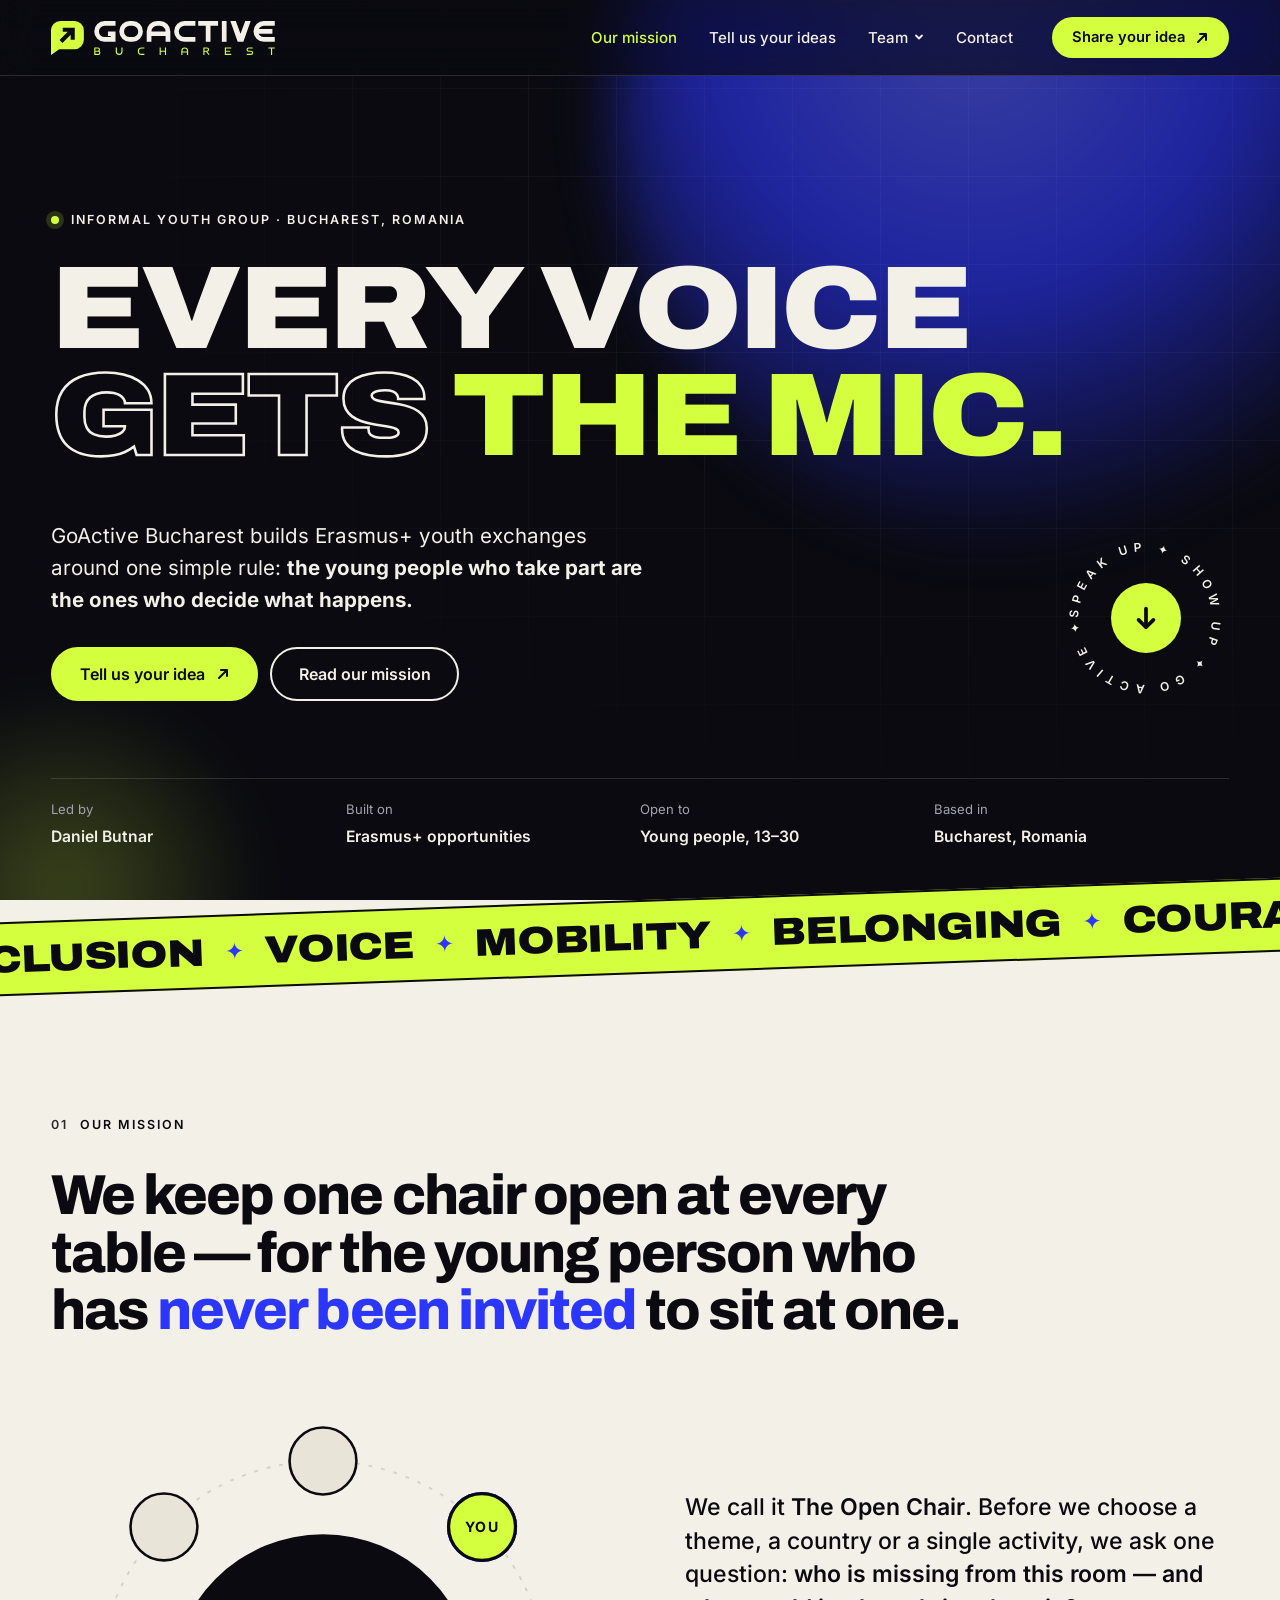
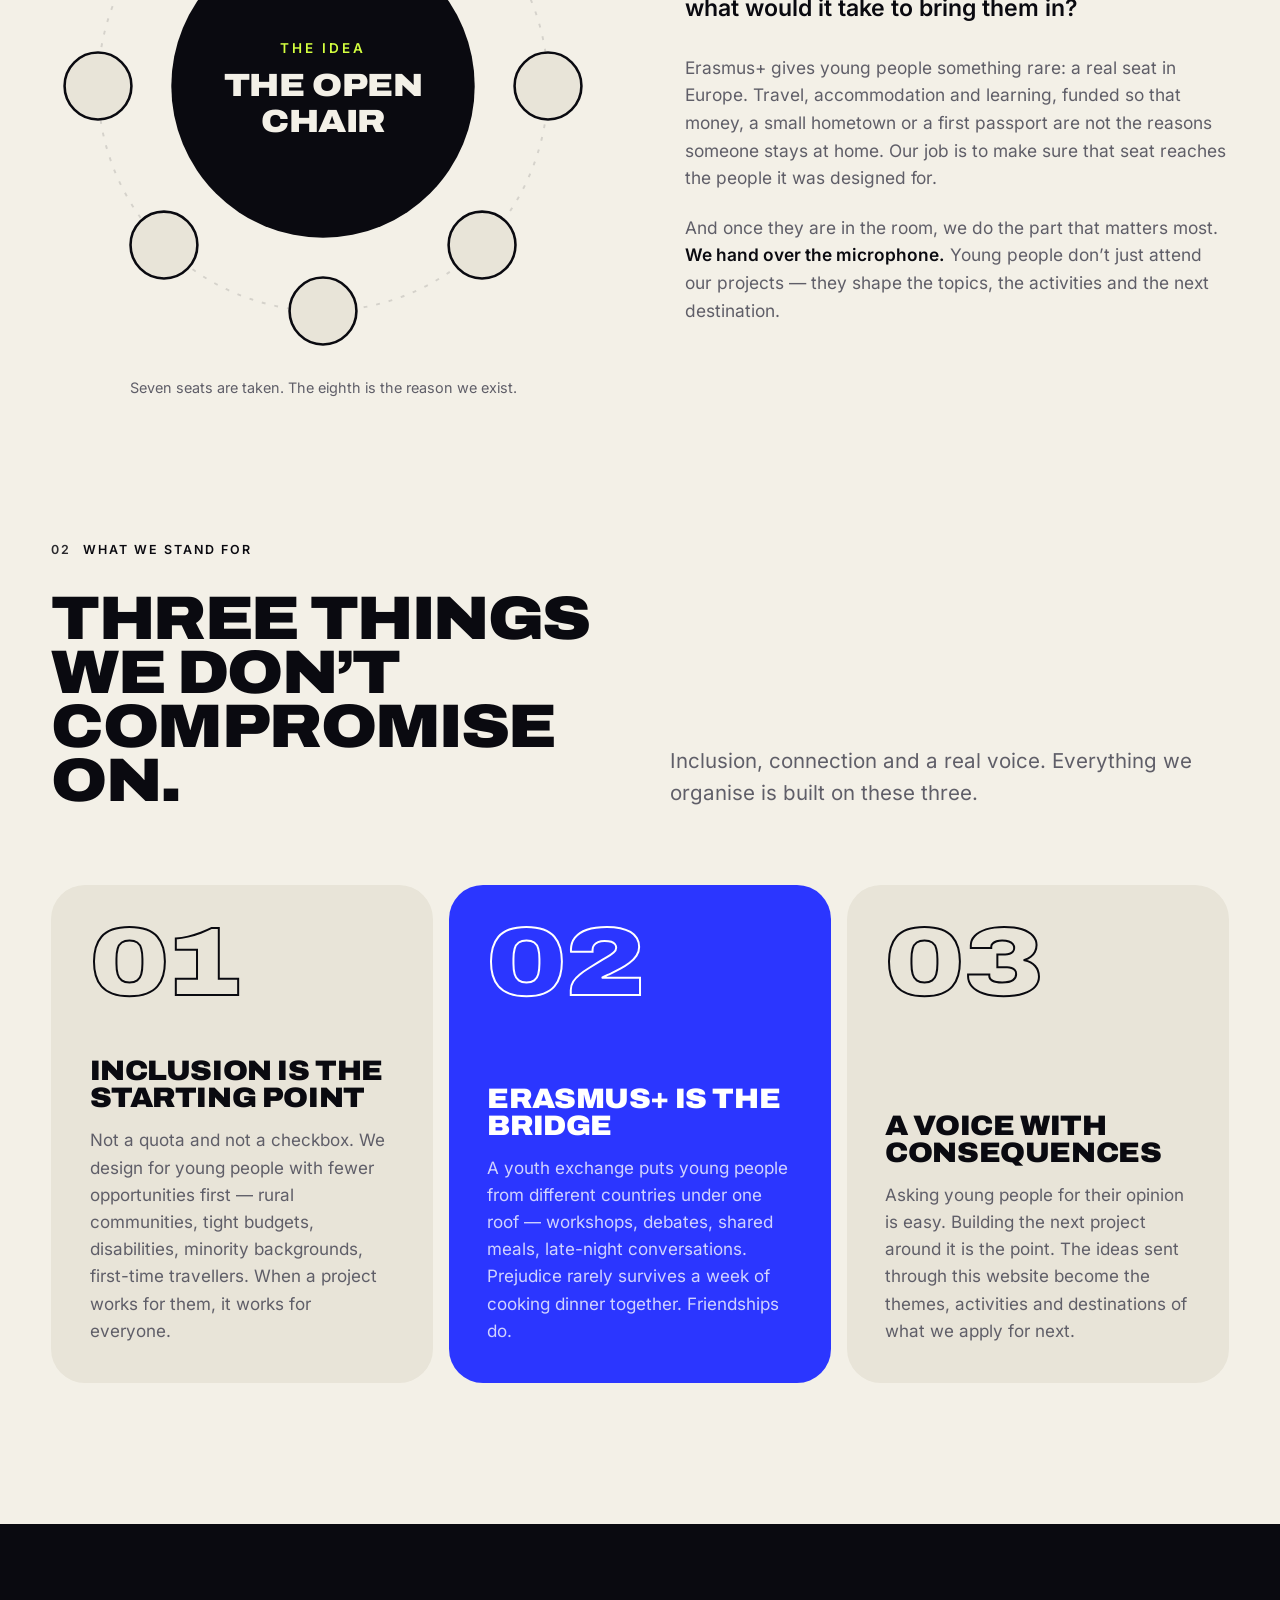
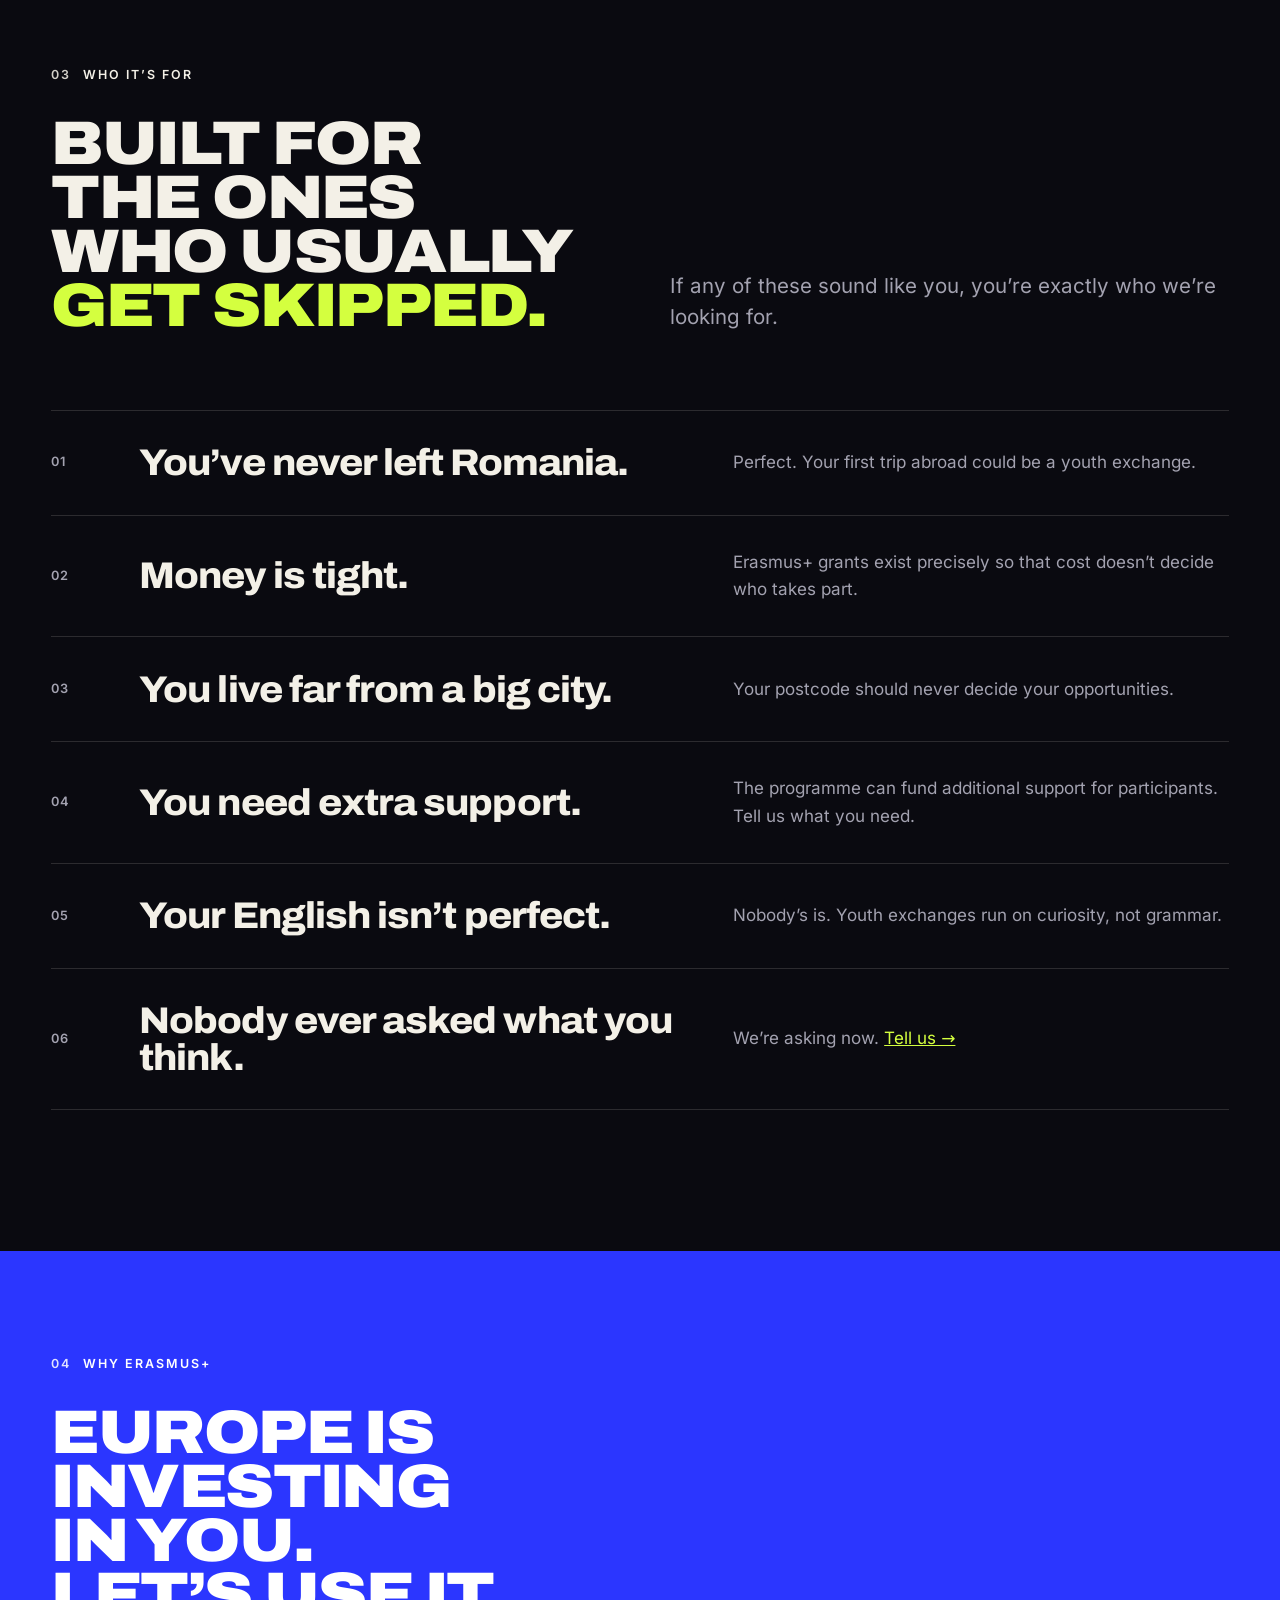
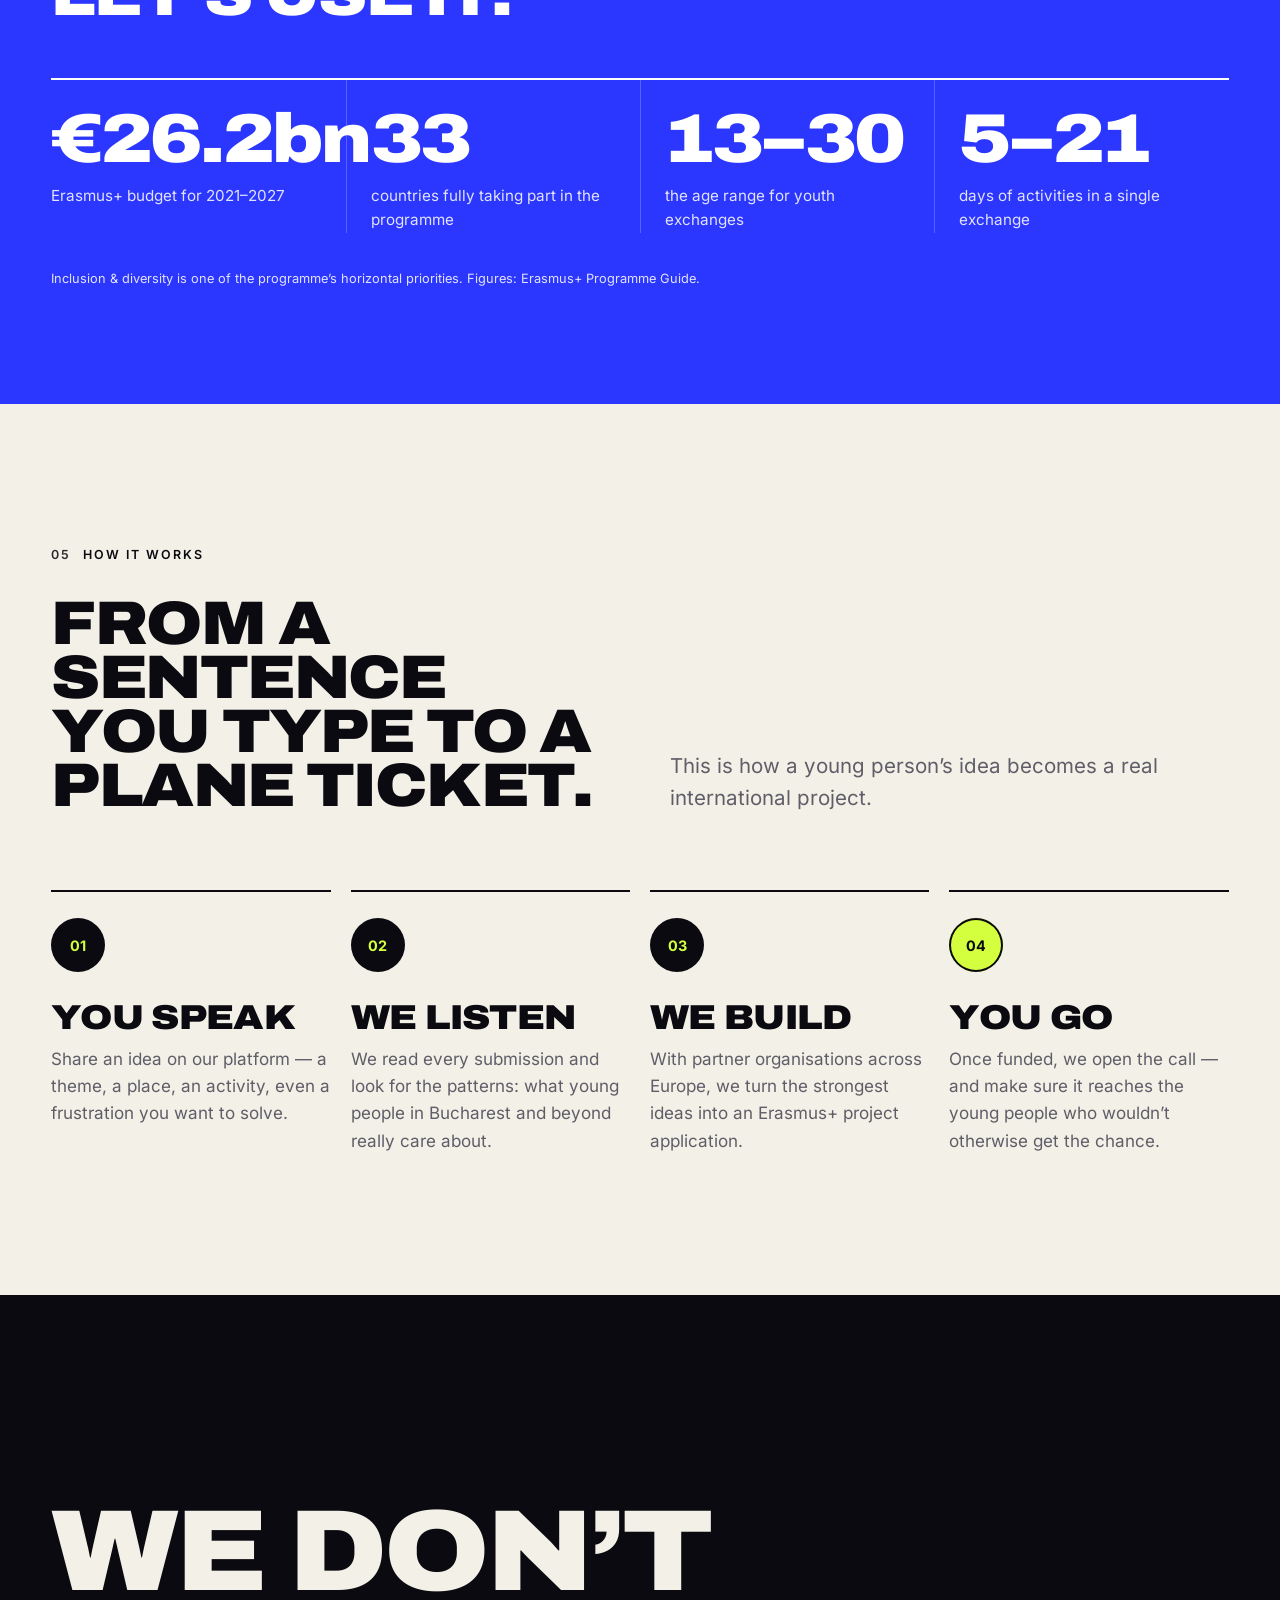
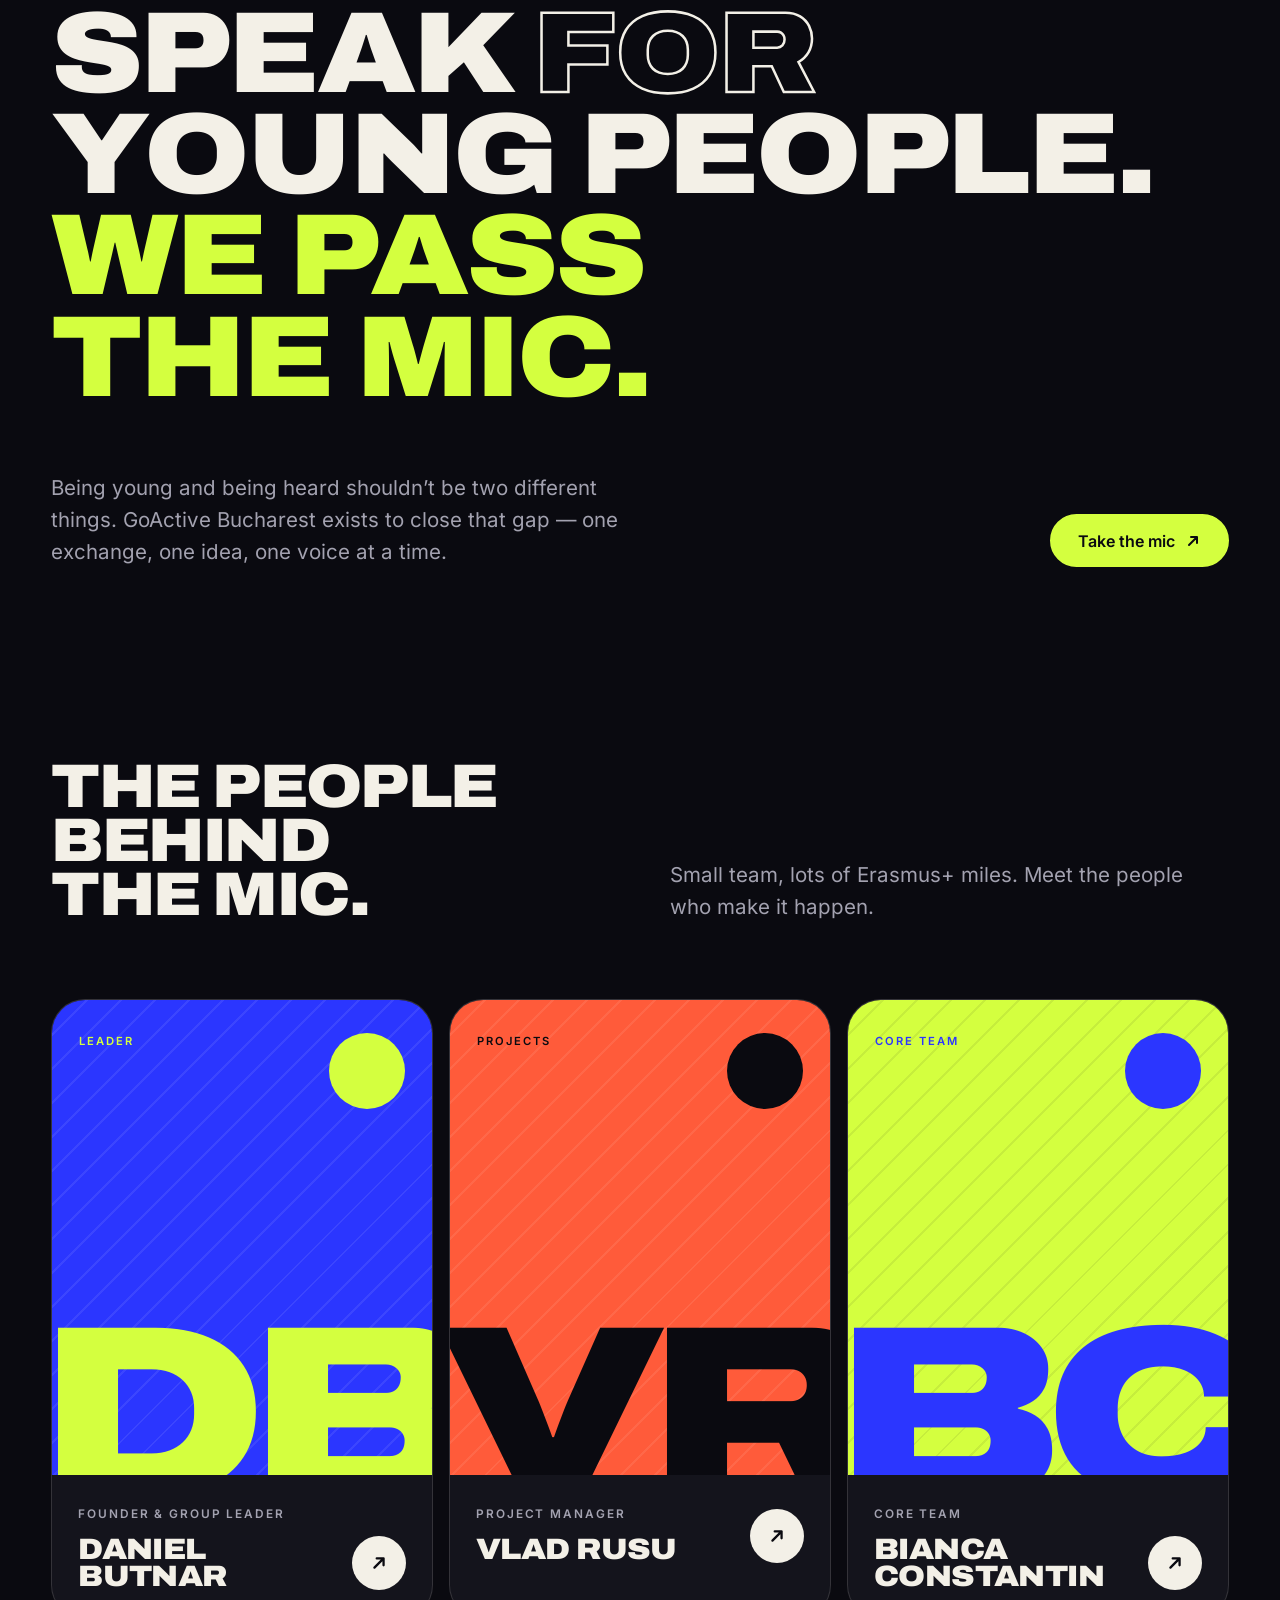
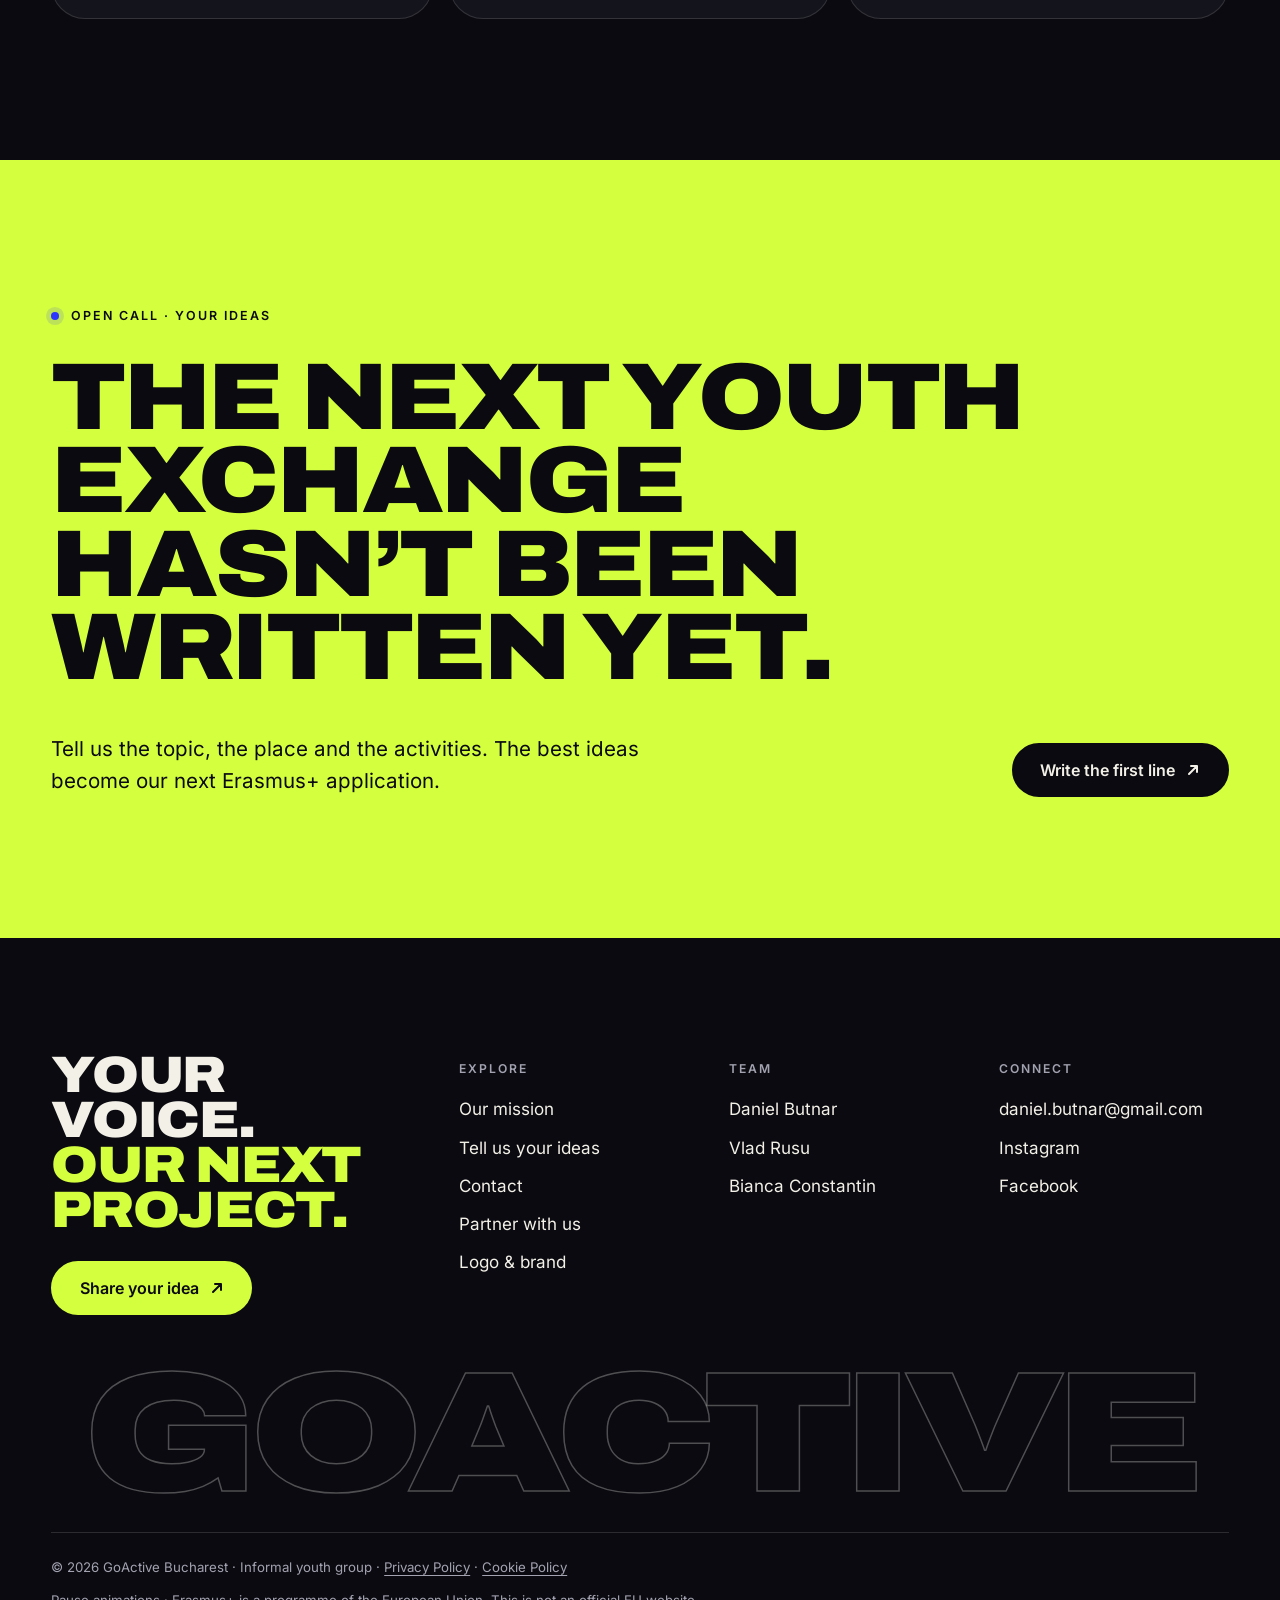
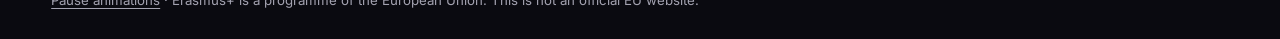
==== commit 04be5a69: "Harden security and accessibility - Content Security Policy and referrer policy on every page - Remo" ====
--- a/index.html
+++ b/index.html
@@ -3,6 +3,8 @@
 <head>
 <meta charset="utf-8">
 <meta name="viewport" content="width=device-width, initial-scale=1">
+<meta http-equiv="Content-Security-Policy" content="default-src 'self'; script-src 'self' 'sha256-qOhFsq0QMV2REqNwk5hGH5bZE9SkX6gt6yeyKdYPv+U='; style-src 'self' 'unsafe-inline'; img-src 'self' data:; font-src 'self'; connect-src 'self' https://formsubmit.co; form-action https://formsubmit.co; base-uri 'self'; object-src 'none'">
+<meta name="referrer" content="strict-origin-when-cross-origin">
 <title>GoActive Bucharest — Every voice gets the mic</title>
 <meta name="description" content="GoActive Bucharest is an informal youth group building inclusive Erasmus+ youth exchanges shaped by the young people who take part.">
 <meta name="theme-color" content="#0A0A10">
@@ -21,6 +23,7 @@
 <link rel="icon" href="assets/logo/icon.svg" type="image/svg+xml">
 <link rel="apple-touch-icon" href="assets/logo/apple-touch-icon.png">
 <link rel="manifest" href="site.webmanifest">
+<link rel="preload" href="assets/fonts/archivo-latin.woff2" as="font" type="font/woff2" crossorigin>
 <link rel="stylesheet" href="assets/css/fonts.css">
 <link rel="stylesheet" href="assets/css/style.css">
 <script>document.documentElement.classList.add("js")</script>
@@ -255,15 +258,15 @@
       </div>
       <div class="team-grid">
         <a class="member reveal" href="daniel-butnar.html">
-          <div class="portrait"><span class="portrait__tag">Leader</span><span class="portrait__initials" aria-hidden="true">DB</span><img src="assets/img/daniel.jpg" alt="Daniel Butnar" onerror="this.remove()"></div>
+          <div class="portrait"><span class="portrait__tag">Leader</span><span class="portrait__initials" aria-hidden="true">DB</span><img src="assets/img/daniel.jpg" alt="Daniel Butnar" data-optional-photo></div>
           <div class="member__body"><div><span class="member__role">Founder &amp; Group Leader</span><h3 class="member__name">Daniel Butnar</h3></div><span class="circle-arrow" aria-hidden="true"><svg width="16" height="16" viewBox="0 0 14 14"><path d="M3 11 11 3M5 3h6v6" stroke="currentColor" stroke-width="2" fill="none" stroke-linecap="round" stroke-linejoin="round"/></svg></span></div>
         </a>
         <a class="member reveal" href="vlad-rusu.html" style="--d:100ms">
-          <div class="portrait portrait--coral"><span class="portrait__tag">Projects</span><span class="portrait__initials" aria-hidden="true">VR</span><img src="assets/img/vlad.jpg" alt="Vlad Rusu" onerror="this.remove()"></div>
+          <div class="portrait portrait--coral"><span class="portrait__tag">Projects</span><span class="portrait__initials" aria-hidden="true">VR</span><img src="assets/img/vlad.jpg" alt="Vlad Rusu" data-optional-photo></div>
           <div class="member__body"><div><span class="member__role">Project Manager</span><h3 class="member__name">Vlad Rusu</h3></div><span class="circle-arrow" aria-hidden="true"><svg width="16" height="16" viewBox="0 0 14 14"><path d="M3 11 11 3M5 3h6v6" stroke="currentColor" stroke-width="2" fill="none" stroke-linecap="round" stroke-linejoin="round"/></svg></span></div>
         </a>
         <a class="member reveal" href="bianca-constantin.html" style="--d:200ms">
-          <div class="portrait portrait--lime"><span class="portrait__tag">Core team</span><span class="portrait__initials" aria-hidden="true">BC</span><img src="assets/img/bianca.jpg" alt="Bianca Constantin" onerror="this.remove()"></div>
+          <div class="portrait portrait--lime"><span class="portrait__tag">Core team</span><span class="portrait__initials" aria-hidden="true">BC</span><img src="assets/img/bianca.jpg" alt="Bianca Constantin" data-optional-photo></div>
           <div class="member__body"><div><span class="member__role">Core Team</span><h3 class="member__name">Bianca Constantin</h3></div><span class="circle-arrow" aria-hidden="true"><svg width="16" height="16" viewBox="0 0 14 14"><path d="M3 11 11 3M5 3h6v6" stroke="currentColor" stroke-width="2" fill="none" stroke-linecap="round" stroke-linejoin="round"/></svg></span></div>
         </a>
       </div>
@@ -291,14 +294,14 @@
         <p class="display">Your voice.<br><span class="hl">Our next project.</span></p>
         <a class="btn" href="ideas.html">Share your idea <svg class="arrow" width="14" height="14" viewBox="0 0 14 14" aria-hidden="true"><path d="M3 11 11 3M5 3h6v6" stroke="currentColor" stroke-width="2" fill="none" stroke-linecap="round" stroke-linejoin="round"/></svg></a>
       </div>
-      <div><h4>Explore</h4><ul><li><a href="index.html">Our mission</a></li><li><a href="ideas.html">Tell us your ideas</a></li><li><a href="contact.html">Contact</a></li><li><a href="contact.html#partner">Partner with us</a></li><li><a href="brand.html">Logo &amp; brand</a></li></ul></div>
-      <div><h4>Team</h4><ul><li><a href="daniel-butnar.html">Daniel Butnar</a></li><li><a href="vlad-rusu.html">Vlad Rusu</a></li><li><a href="bianca-constantin.html">Bianca Constantin</a></li></ul></div>
-      <div><h4>Connect</h4><ul><li><a href="mailto:daniel.butnar@gmail.com">daniel.butnar@gmail.com</a></li><li><a href="#" data-social="instagram">Instagram</a></li><li><a href="#" data-social="facebook">Facebook</a></li></ul></div>
+      <div><h2 class="footer__h">Explore</h2><ul><li><a href="index.html">Our mission</a></li><li><a href="ideas.html">Tell us your ideas</a></li><li><a href="contact.html">Contact</a></li><li><a href="contact.html#partner">Partner with us</a></li><li><a href="brand.html">Logo &amp; brand</a></li></ul></div>
+      <div><h2 class="footer__h">Team</h2><ul><li><a href="daniel-butnar.html">Daniel Butnar</a></li><li><a href="vlad-rusu.html">Vlad Rusu</a></li><li><a href="bianca-constantin.html">Bianca Constantin</a></li></ul></div>
+      <div><h2 class="footer__h">Connect</h2><ul><li><a href="mailto:daniel.butnar@gmail.com">daniel.butnar@gmail.com</a></li><li><a href="#" data-social="instagram">Instagram</a></li><li><a href="#" data-social="facebook">Facebook</a></li></ul></div>
     </div>
     <p class="footer__word" aria-hidden="true">GoActive</p>
     <div class="footer__bottom">
       <span>© <span data-year>2026</span> GoActive Bucharest · Informal youth group · <a href="privacy.html">Privacy Policy</a> · <a href="cookies.html">Cookie Policy</a></span>
-      <span>Erasmus+ is a programme of the European Union. This is not an official EU website.</span>
+      <span><button class="motion-toggle" type="button" data-motion-toggle aria-pressed="false">Pause animations</button> · Erasmus+ is a programme of the European Union. This is not an official EU website.</span>
     </div>
   </div>
 </footer>
--- a/assets/css/style.css
+++ b/assets/css/style.css
@@ -88,7 +88,7 @@
   background: var(--lime); box-shadow: 0 0 0 5px rgba(212, 255, 63, .16);
 }
 .section--paper .kicker::before, .section--lime .kicker::before { background: var(--blue); box-shadow: 0 0 0 5px rgba(43, 54, 255, .14); }
-.label .n { opacity: .5; }
+.label .n { opacity: .86; }
 
 .lead { font-size: clamp(1.1rem, 1.6vw, 1.36rem); line-height: 1.55; max-width: 46ch; margin: 0; }
 .muted { color: var(--muted); }
@@ -213,7 +213,7 @@
   background: var(--ink); --fg: var(--paper); color: var(--fg); --stroke: var(--paper);
   --muted: var(--muted-d); --line: var(--line-d);
 }
-.section--blue { background: var(--blue); --fg: #fff; color: var(--fg); --stroke: #fff; --muted: rgba(255, 255, 255, .74); --line: rgba(255, 255, 255, .22); }
+.section--blue { background: var(--blue); --fg: #fff; color: var(--fg); --stroke: #fff; --muted: rgba(255, 255, 255, .86); --line: rgba(255, 255, 255, .22); }
 .section--lime { background: var(--lime); --fg: var(--ink); color: var(--fg); --stroke: var(--ink); --muted: rgba(10, 10, 16, .66); --line: rgba(10, 10, 16, .18); }
 
 .sec-head { display: grid; grid-template-columns: minmax(0, 1fr) minmax(0, 1fr); gap: 32px 60px; align-items: end; margin-bottom: clamp(48px, 6vw, 90px); }
@@ -424,8 +424,8 @@
 .proj-grid { display: grid; grid-template-columns: repeat(auto-fill, minmax(230px, 1fr)); gap: 12px; }
 .proj { display: flex; flex-direction: column; gap: 36px; min-height: 180px; padding: 22px 24px; border-radius: var(--r); background: var(--paper-2); transition: background .3s, color .3s, transform .5s var(--ease); }
 .proj:hover { background: var(--ink); color: var(--paper); transform: translateY(-4px); }
-.proj__meta { display: flex; justify-content: space-between; gap: 12px; font-size: .74rem; font-weight: 600; letter-spacing: .12em; text-transform: uppercase; opacity: .6; }
-.proj h4 { margin: auto 0 0; font-family: var(--display); font-weight: 800; font-stretch: 104%; font-size: 1.32rem; line-height: 1.05; letter-spacing: -.01em; }
+.proj__meta { display: flex; justify-content: space-between; gap: 12px; font-size: .74rem; font-weight: 600; letter-spacing: .12em; text-transform: uppercase; opacity: .75; }
+.proj h3 { margin: auto 0 0; font-family: var(--display); font-weight: 800; font-stretch: 104%; font-size: 1.32rem; line-height: 1.05; letter-spacing: -.01em; }
 .proj--hi { background: var(--lime); }
 
 .mini-grid { display: grid; grid-template-columns: repeat(auto-fit, minmax(220px, 1fr)); gap: 12px; }
@@ -474,15 +474,15 @@
 .field--full { grid-column: 1 / -1; }
 .field > label, .group-label { font-size: .8rem; font-weight: 600; letter-spacing: .08em; text-transform: uppercase; }
 .opt { font-weight: 500; letter-spacing: 0; text-transform: none; color: var(--muted); }
-.req { color: var(--coral); }
+.req { color: #B3260B; }
 .hint { font-size: .86rem; color: var(--muted); margin: 0; }
 .input {
   width: 100%; appearance: none; -webkit-appearance: none;
   font: 500 1.08rem/1.4 var(--body); color: var(--ink);
-  background: #fff; border: 1.5px solid var(--line); border-radius: 14px; padding: 15px 18px;
+  background: #fff; border: 1.5px solid rgba(10, 10, 16, .5); border-radius: 14px; padding: 15px 18px;
   transition: border-color .2s, box-shadow .2s;
 }
-.input::placeholder { color: #9B9AA3; }
+.input::placeholder { color: #6F6E7A; }
 .input:hover { border-color: rgba(10, 10, 16, .35); }
 .input:focus { outline: none; border-color: var(--blue); box-shadow: 0 0 0 4px rgba(43, 54, 255, .16); }
 .input:user-invalid { border-color: var(--coral); }
@@ -503,7 +503,7 @@
 .choice input { position: absolute; opacity: 0; width: 1px; height: 1px; }
 .choice span {
   display: inline-flex; align-items: center; gap: 9px; padding: 12px 18px; border-radius: 999px;
-  background: #fff; border: 1.5px solid var(--line); font-size: .97rem; font-weight: 500; line-height: 1.2;
+  background: #fff; border: 1.5px solid rgba(10, 10, 16, .5); font-size: .97rem; font-weight: 500; line-height: 1.2;
   cursor: pointer; user-select: none; transition: background .2s, color .2s, border-color .2s, transform .3s var(--ease);
 }
 .choice span::before { content: "+"; width: 1em; text-align: center; font-weight: 700; }
@@ -549,7 +549,7 @@
 a.channel:hover { transform: translateY(-6px); }
 .channel__top { display: flex; justify-content: space-between; align-items: flex-start; gap: 16px; }
 .channel__icon { display: grid; place-items: center; width: 58px; height: 58px; border-radius: 18px; background: rgba(10, 10, 16, .1); }
-.channel__label { display: block; font-size: .76rem; font-weight: 600; letter-spacing: .16em; text-transform: uppercase; opacity: .72; }
+.channel__label { display: block; font-size: .76rem; font-weight: 600; letter-spacing: .16em; text-transform: uppercase; opacity: .9; }
 .channel__value { display: block; margin-top: 12px; font-family: var(--display); font-weight: 900; font-stretch: 106%; font-size: clamp(1.4rem, 2.5vw, 2.3rem); line-height: 1; letter-spacing: -.02em; overflow-wrap: anywhere; }
 .channel__actions { display: flex; flex-wrap: wrap; gap: 10px; margin-top: 26px; }
 .channel--email { background: var(--lime); color: var(--ink); container-type: inline-size; }
@@ -608,7 +608,7 @@
 .site-footer { padding: clamp(72px, 9vw, 120px) 0 28px; overflow: hidden; }
 .footer__top { display: grid; grid-template-columns: minmax(0, 1.6fr) repeat(3, minmax(0, 1fr)); gap: 40px; padding-bottom: 40px; }
 .footer__cta .display { font-size: clamp(2rem, 4vw, 3.6rem); margin-bottom: 28px; }
-.site-footer h4 { margin: 6px 0 18px; font-size: .76rem; font-weight: 600; letter-spacing: .16em; text-transform: uppercase; color: var(--muted-d); }
+.site-footer .footer__h { margin: 6px 0 18px; font-size: .76rem; font-weight: 600; letter-spacing: .16em; text-transform: uppercase; color: var(--muted-d); }
 .site-footer ul { list-style: none; margin: 0; padding: 0; display: grid; gap: 11px; }
 .site-footer ul a { text-decoration: none; color: var(--paper); overflow-wrap: anywhere; }
 .site-footer ul a:hover { color: var(--lime); }
@@ -666,3 +666,12 @@
   .channel { min-height: 260px; }
   .next__arrow { width: 56px; }
 }
+
+/* ---------- Motion control (WCAG 2.2.2 Pause, Stop, Hide) ---------- */
+.motion-paused *, .motion-paused *::before, .motion-paused *::after { animation-play-state: paused !important; }
+.motion-toggle { padding: 0; border: 0; background: none; font: inherit; color: inherit; cursor: pointer; text-decoration: underline; text-underline-offset: 3px; }
+.motion-toggle:hover { color: var(--lime); }
+
+/* Optional team photos fade in only once they have actually loaded */
+.js .portrait img { opacity: 0; transition: opacity .5s var(--ease); }
+.js .portrait img.is-loaded { opacity: 1; }
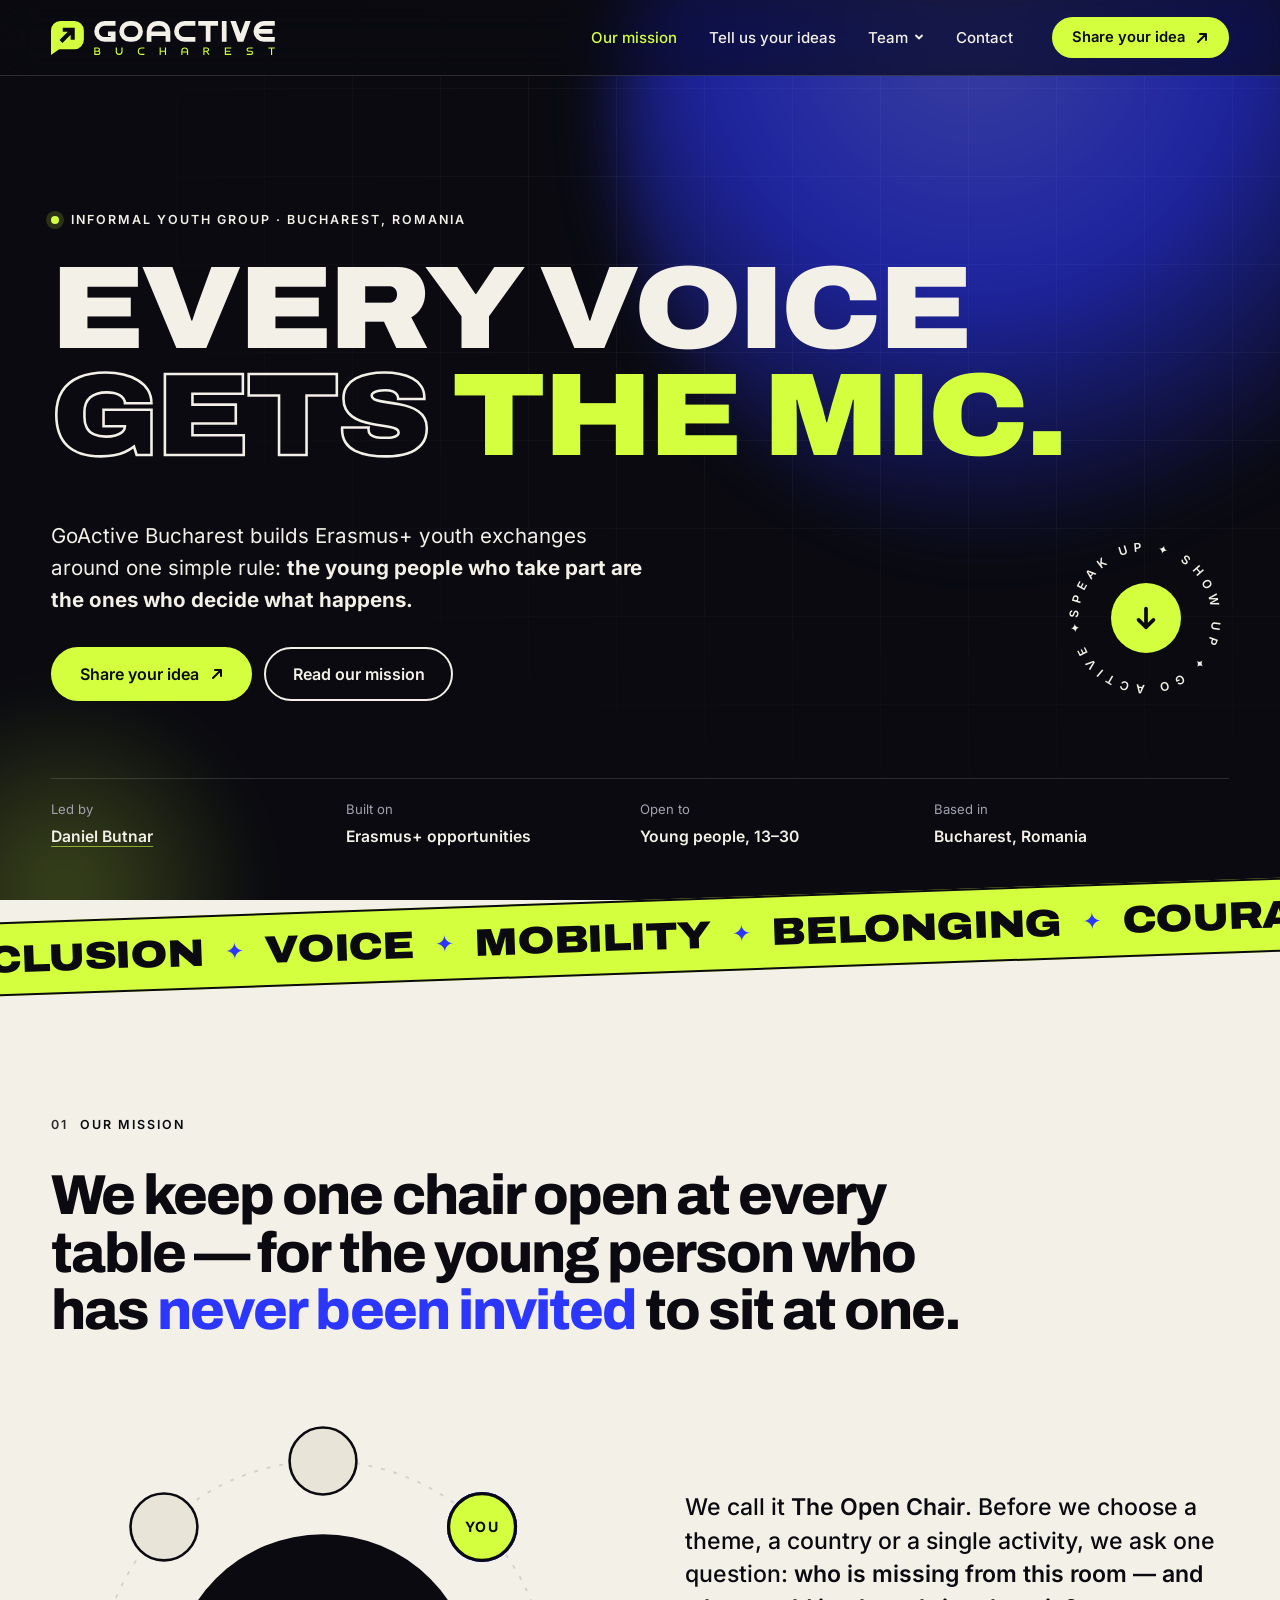
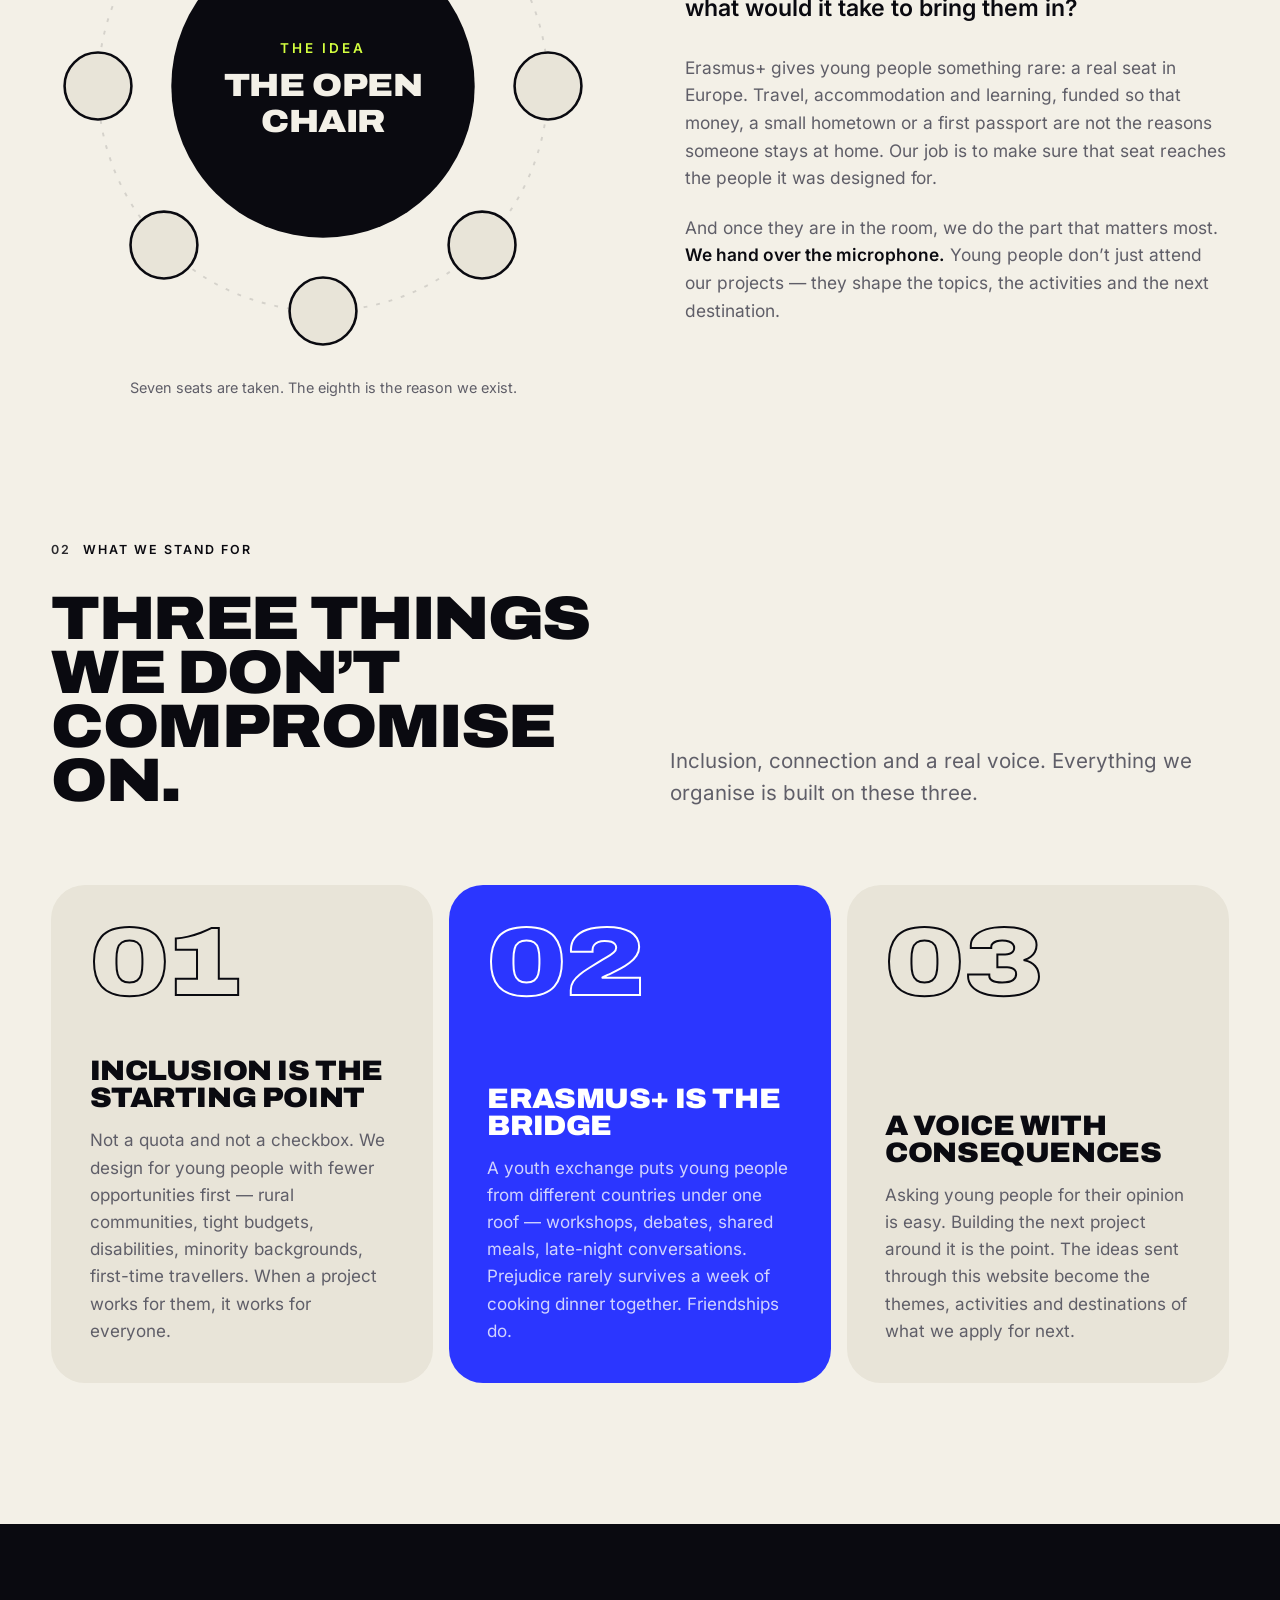
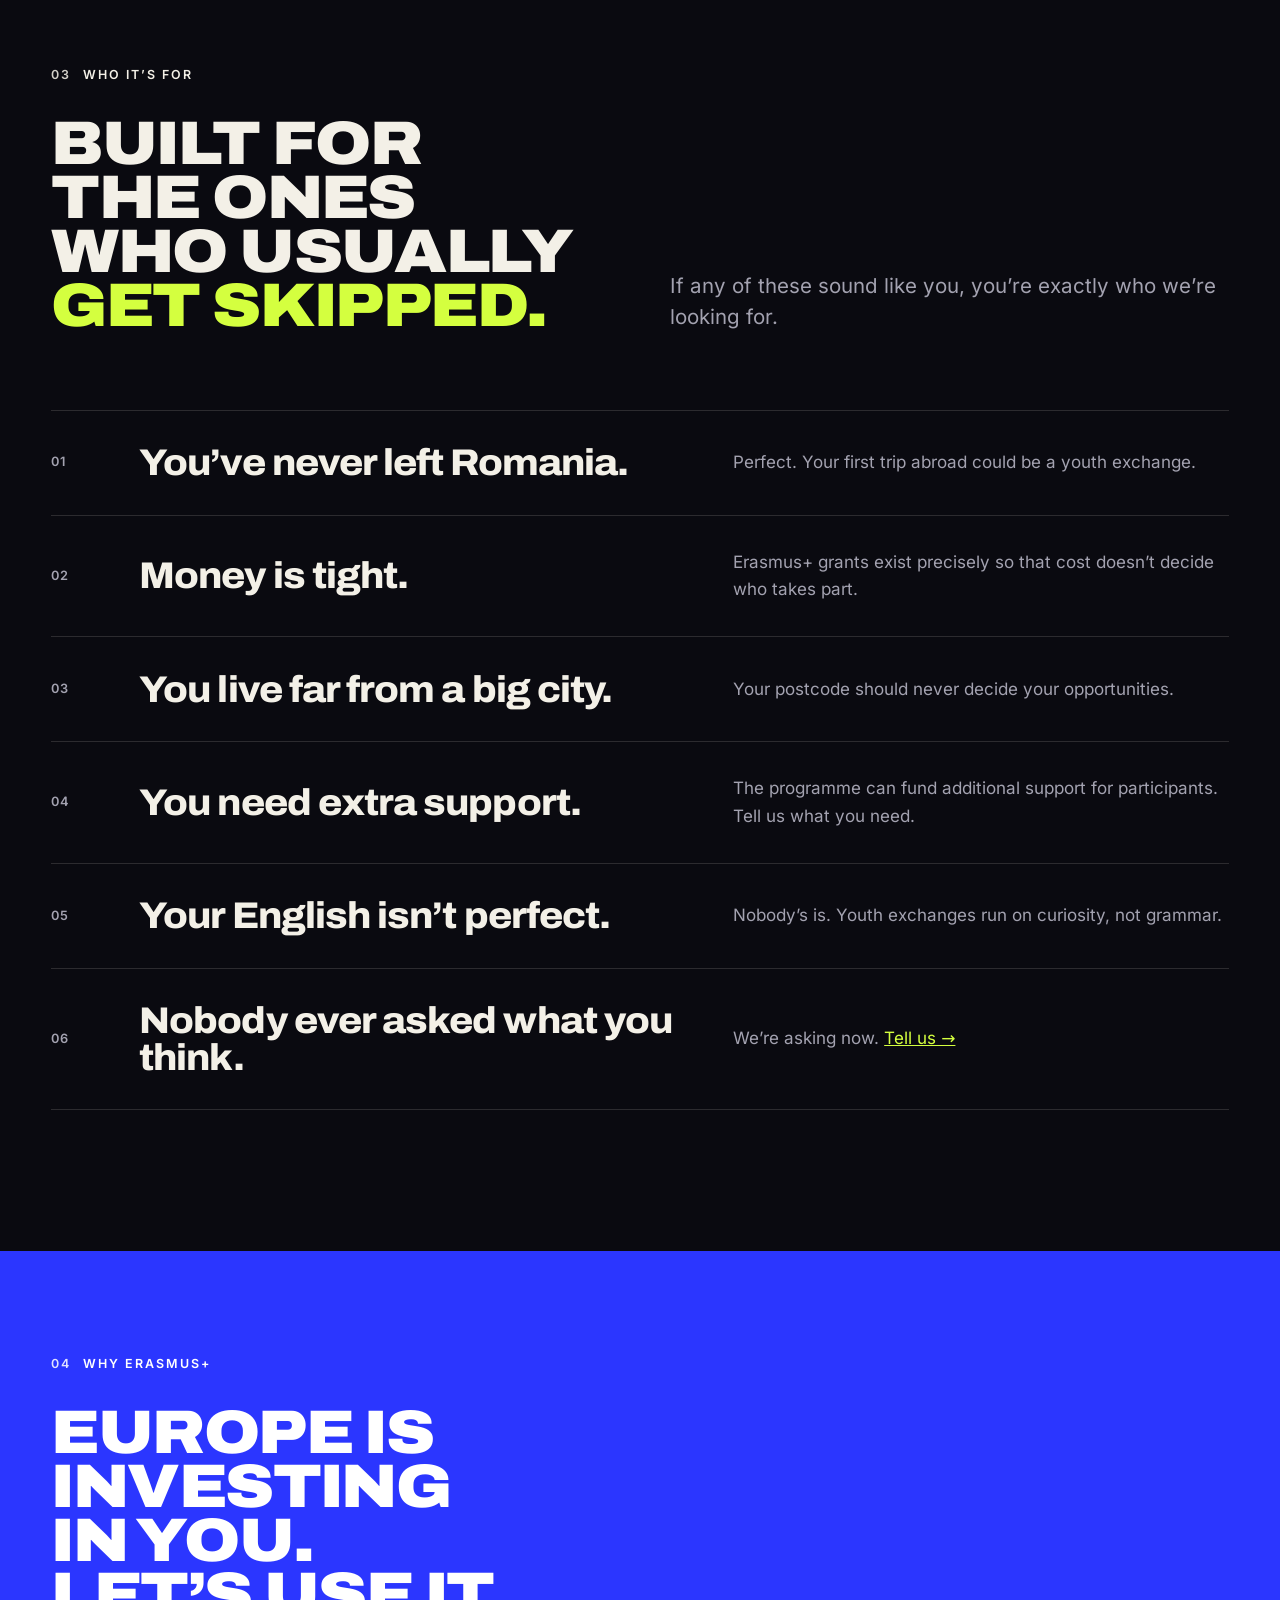
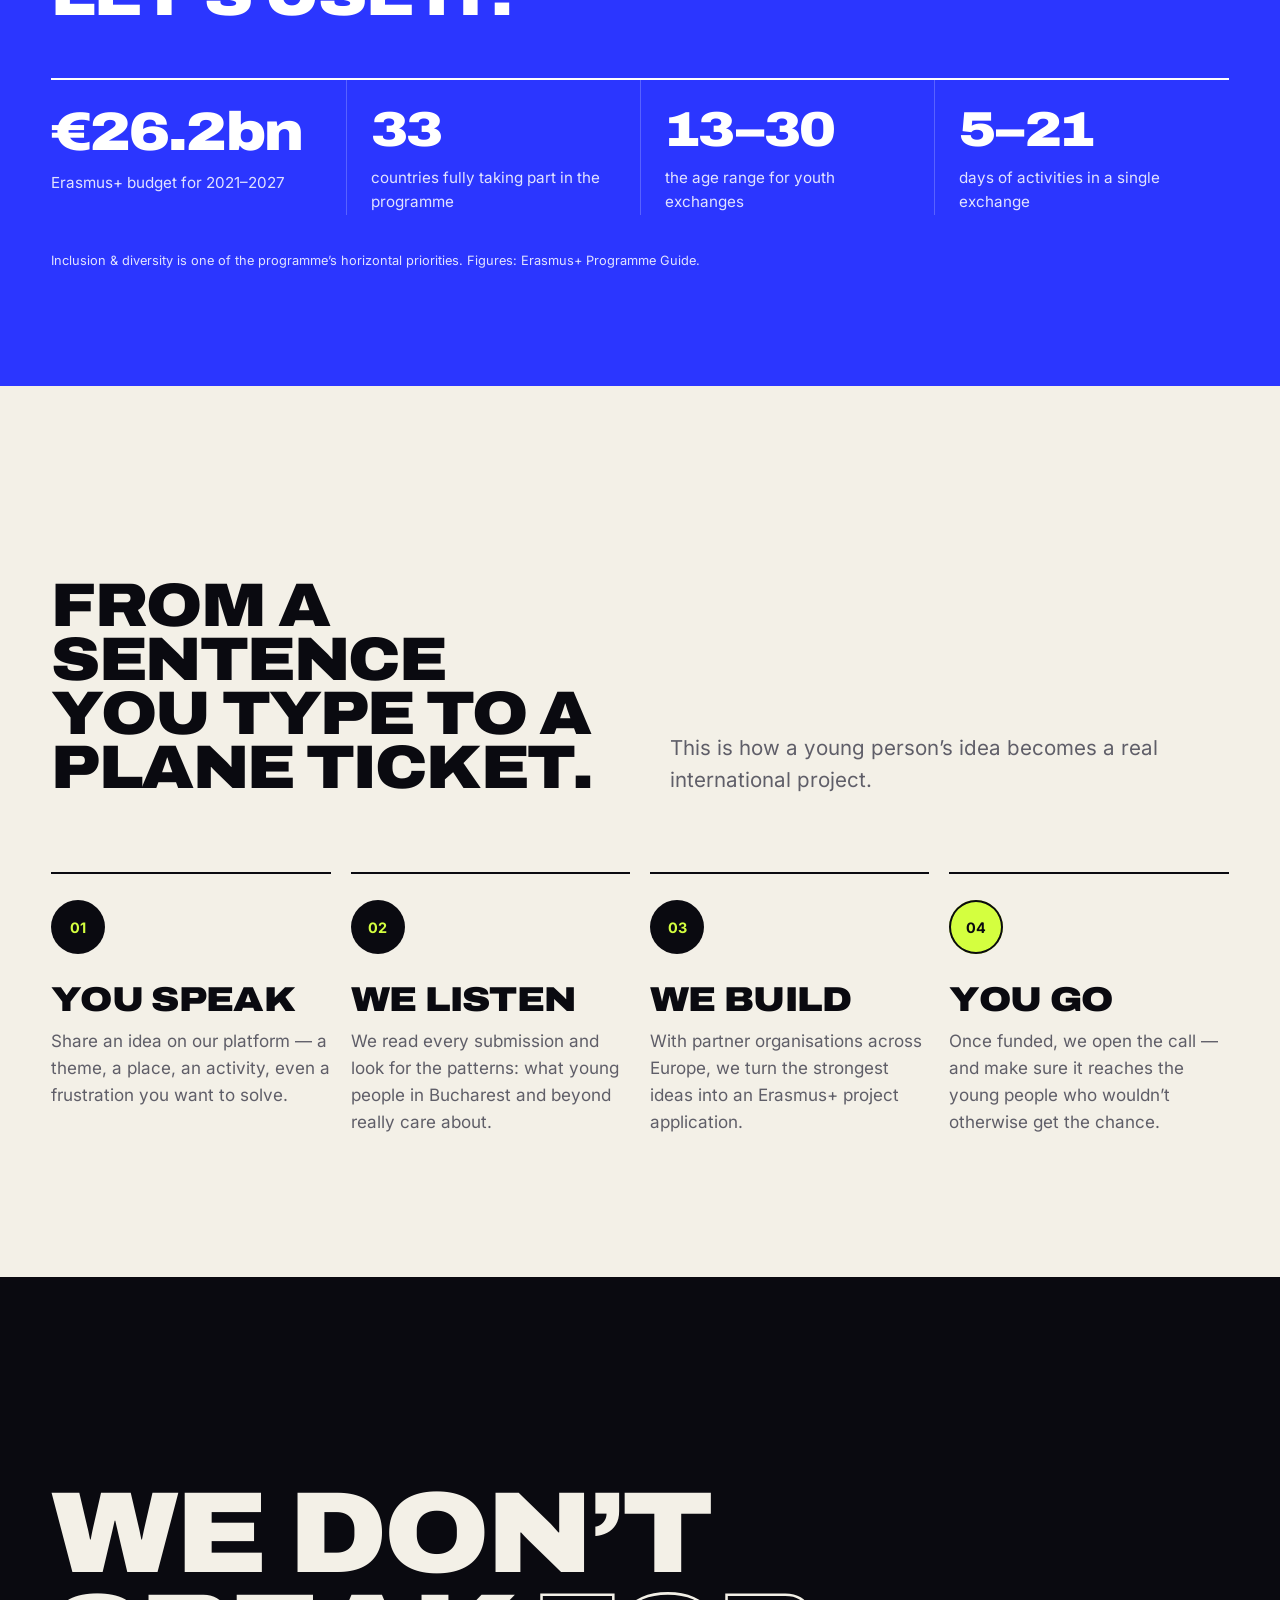
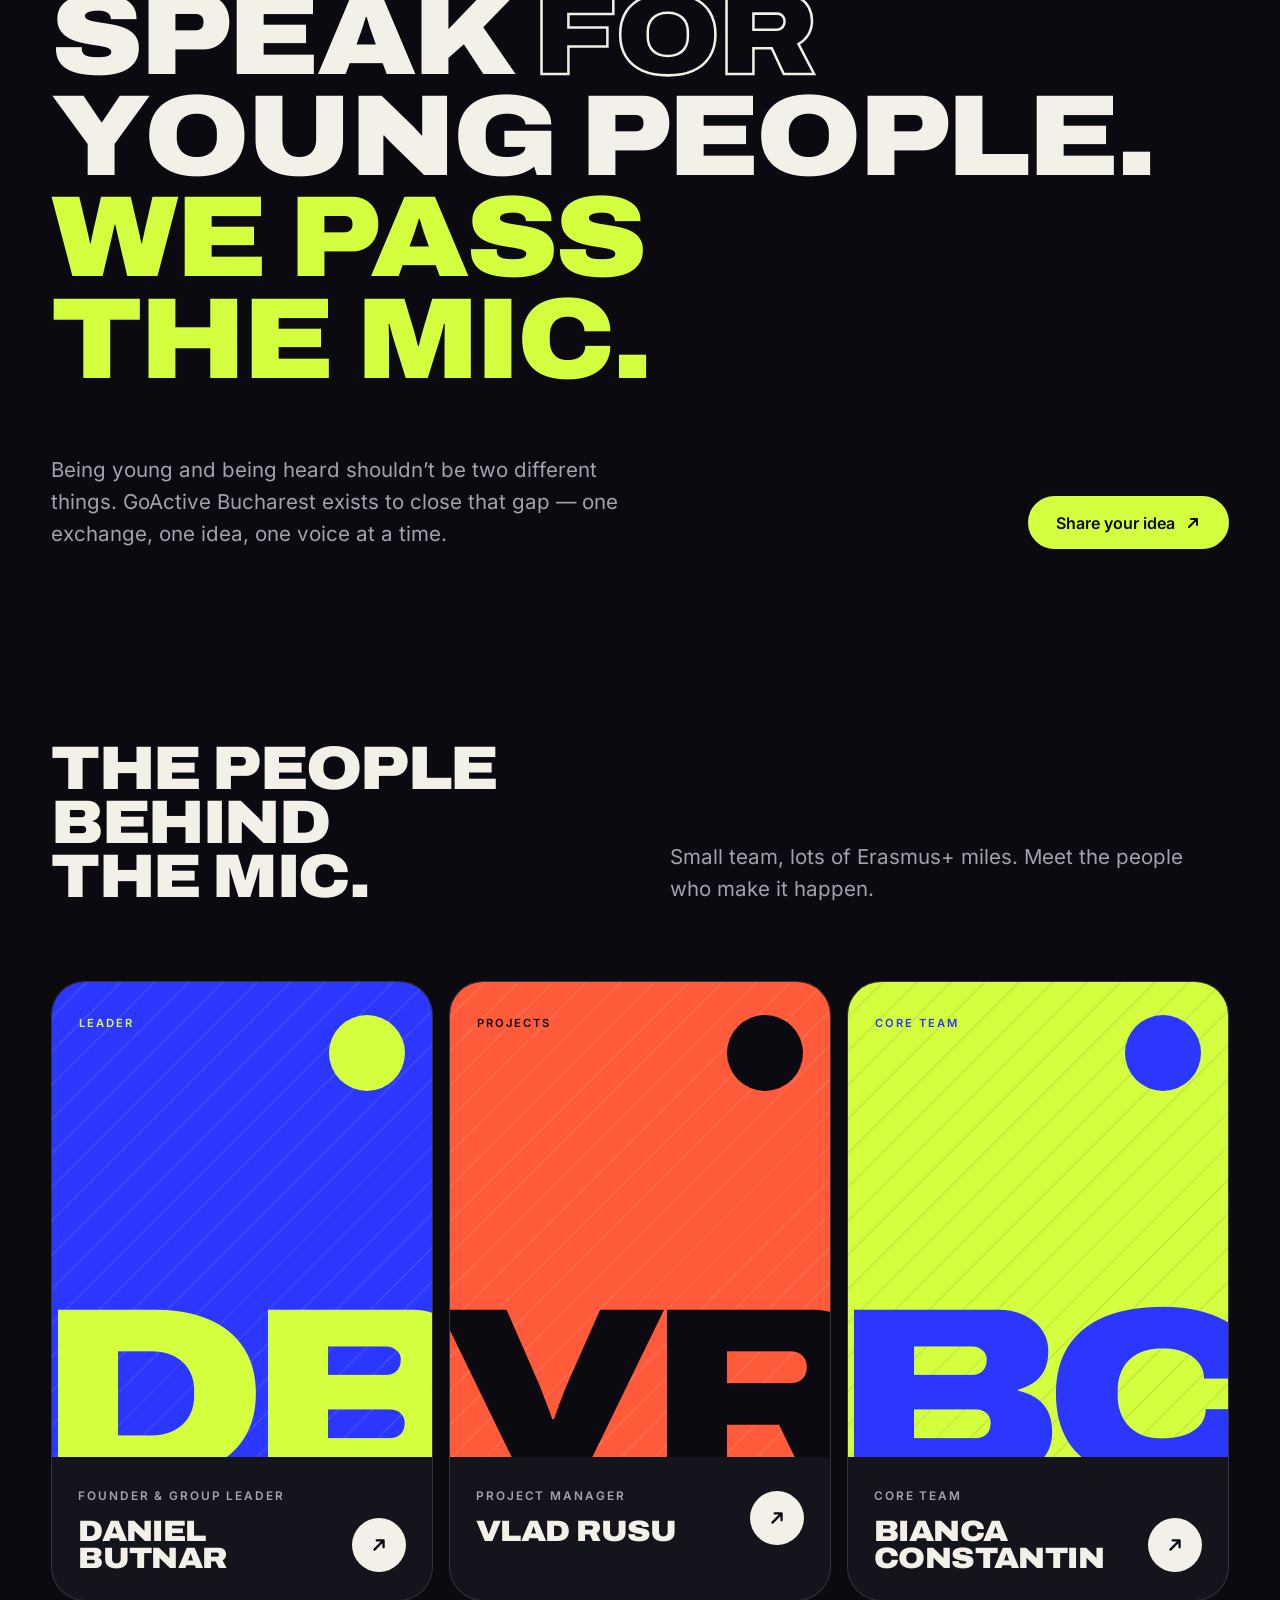
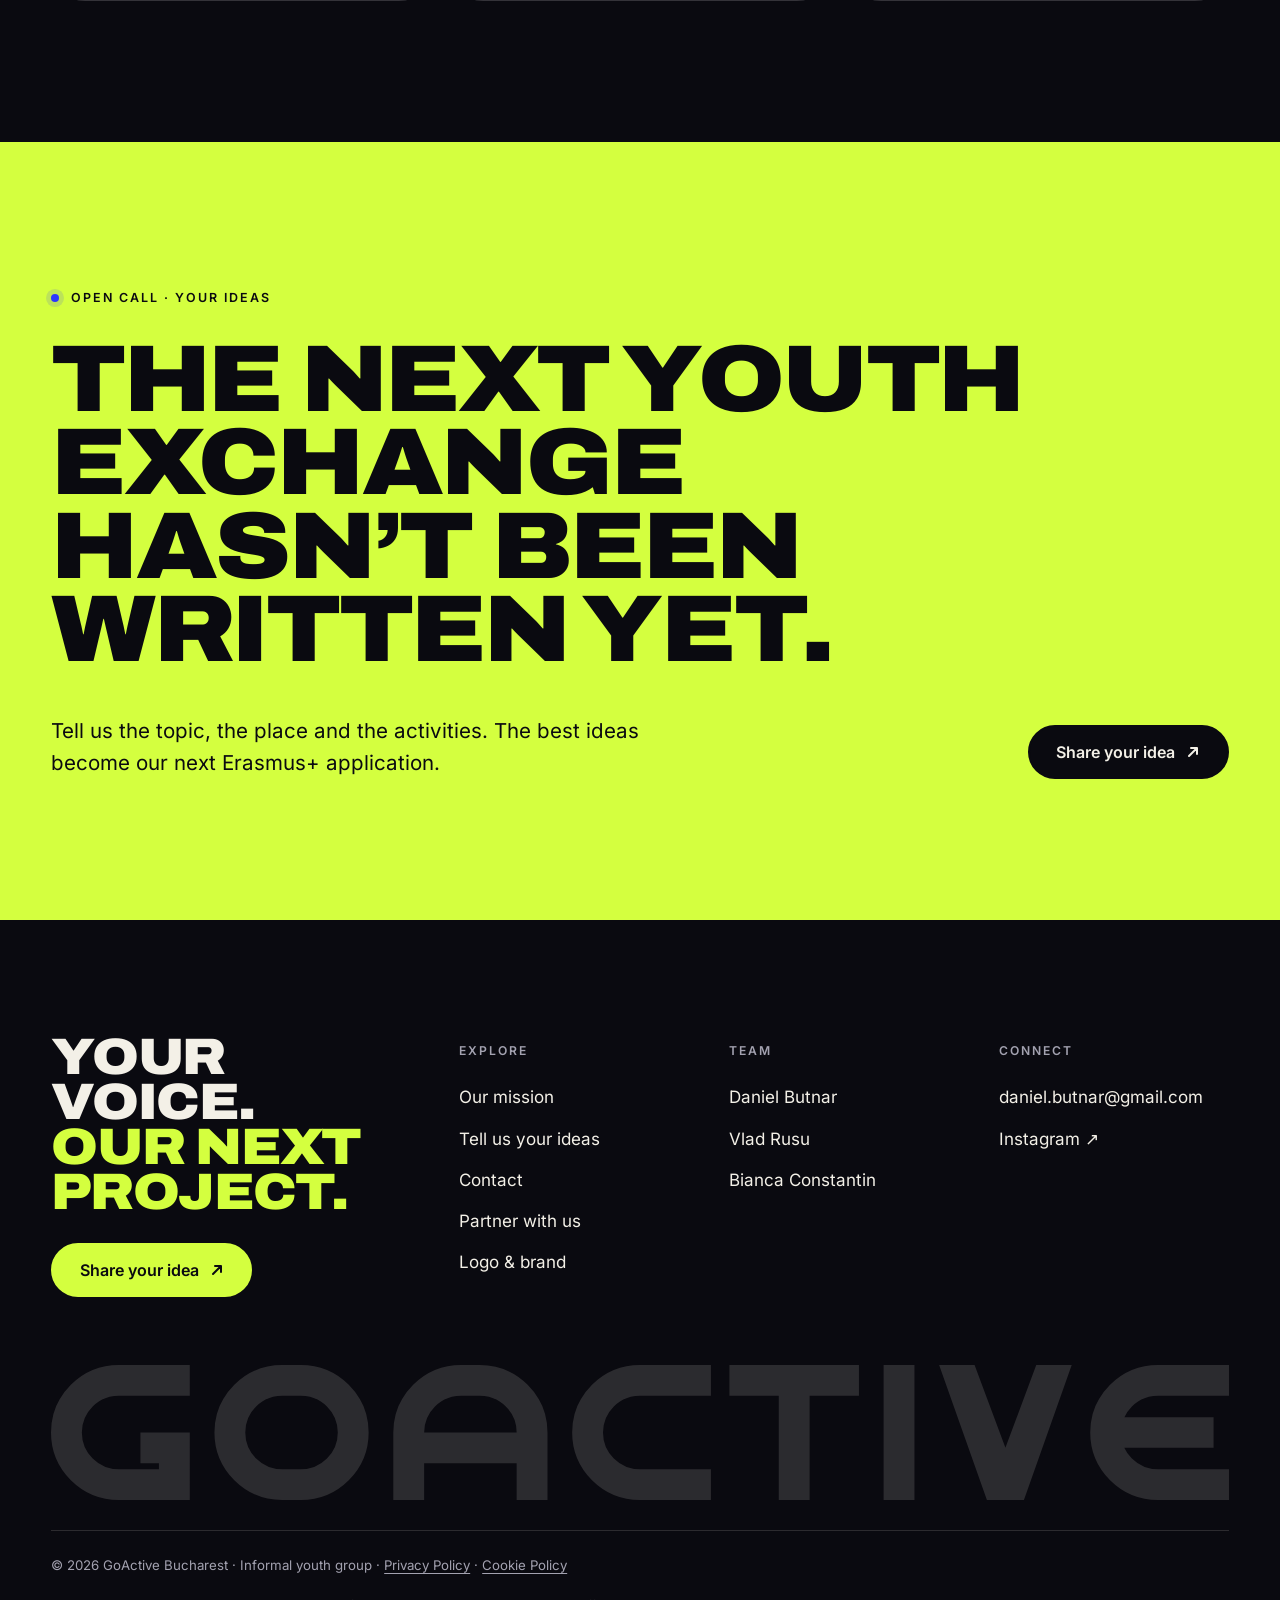
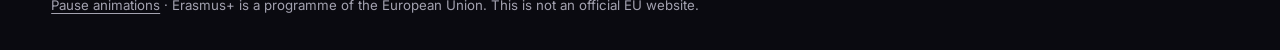
==== commit 0465712e: "Instagram link, remove Facebook, design polish - Contact and footers link to Instagram; Facebook rem" ====
--- a/index.html
+++ b/index.html
@@ -85,7 +85,7 @@
         <div>
           <p class="lead">GoActive Bucharest builds Erasmus+ youth exchanges around one simple rule: <strong>the young people who take part are the ones who decide what happens.</strong></p>
           <div class="hero__actions">
-            <a class="btn" href="ideas.html">Tell us your idea <svg class="arrow" width="14" height="14" viewBox="0 0 14 14" aria-hidden="true"><path d="M3 11 11 3M5 3h6v6" stroke="currentColor" stroke-width="2" fill="none" stroke-linecap="round" stroke-linejoin="round"/></svg></a>
+            <a class="btn" href="ideas.html">Share your idea <svg class="arrow" width="14" height="14" viewBox="0 0 14 14" aria-hidden="true"><path d="M3 11 11 3M5 3h6v6" stroke="currentColor" stroke-width="2" fill="none" stroke-linecap="round" stroke-linejoin="round"/></svg></a>
             <a class="btn btn--ghost" href="#mission">Read our mission</a>
           </div>
         </div>
@@ -98,7 +98,7 @@
         </a>
       </div>
       <div class="hero__meta">
-        <div>Led by<strong>Daniel Butnar</strong></div>
+        <div>Led by<strong><a href="daniel-butnar.html">Daniel Butnar</a></strong></div>
         <div>Built on<strong>Erasmus+ opportunities</strong></div>
         <div>Open to<strong>Young people, 13–30</strong></div>
         <div>Based in<strong>Bucharest, Romania</strong></div>
@@ -243,7 +243,7 @@
       <p class="display reveal" style="--d:120ms"><span class="hl">We pass the mic.</span></p>
       <div class="manifesto__foot">
         <p class="lead muted reveal">Being young and being heard shouldn’t be two different things. GoActive Bucharest exists to close that gap — one exchange, one idea, one voice at a time.</p>
-        <a class="btn reveal" href="ideas.html">Take the mic <svg class="arrow" width="14" height="14" viewBox="0 0 14 14" aria-hidden="true"><path d="M3 11 11 3M5 3h6v6" stroke="currentColor" stroke-width="2" fill="none" stroke-linecap="round" stroke-linejoin="round"/></svg></a>
+        <a class="btn reveal" href="ideas.html">Share your idea <svg class="arrow" width="14" height="14" viewBox="0 0 14 14" aria-hidden="true"><path d="M3 11 11 3M5 3h6v6" stroke="currentColor" stroke-width="2" fill="none" stroke-linecap="round" stroke-linejoin="round"/></svg></a>
       </div>
     </div>
   </section>
@@ -280,7 +280,7 @@
       <h2 class="display reveal" style="margin-top:28px">The next youth exchange hasn’t been written yet.</h2>
       <div class="cta-band__row">
         <p class="lead reveal">Tell us the topic, the place and the activities. The best ideas become our next Erasmus+ application.</p>
-        <a class="btn btn--ink reveal" href="ideas.html">Write the first line <svg class="arrow" width="14" height="14" viewBox="0 0 14 14" aria-hidden="true"><path d="M3 11 11 3M5 3h6v6" stroke="currentColor" stroke-width="2" fill="none" stroke-linecap="round" stroke-linejoin="round"/></svg></a>
+        <a class="btn btn--ink reveal" href="ideas.html">Share your idea <svg class="arrow" width="14" height="14" viewBox="0 0 14 14" aria-hidden="true"><path d="M3 11 11 3M5 3h6v6" stroke="currentColor" stroke-width="2" fill="none" stroke-linecap="round" stroke-linejoin="round"/></svg></a>
       </div>
     </div>
   </section>
@@ -296,9 +296,9 @@
       </div>
       <div><h2 class="footer__h">Explore</h2><ul><li><a href="index.html">Our mission</a></li><li><a href="ideas.html">Tell us your ideas</a></li><li><a href="contact.html">Contact</a></li><li><a href="contact.html#partner">Partner with us</a></li><li><a href="brand.html">Logo &amp; brand</a></li></ul></div>
       <div><h2 class="footer__h">Team</h2><ul><li><a href="daniel-butnar.html">Daniel Butnar</a></li><li><a href="vlad-rusu.html">Vlad Rusu</a></li><li><a href="bianca-constantin.html">Bianca Constantin</a></li></ul></div>
-      <div><h2 class="footer__h">Connect</h2><ul><li><a href="mailto:daniel.butnar@gmail.com">daniel.butnar@gmail.com</a></li><li><a href="#" data-social="instagram">Instagram</a></li><li><a href="#" data-social="facebook">Facebook</a></li></ul></div>
-    </div>
-    <p class="footer__word" aria-hidden="true">GoActive</p>
+      <div><h2 class="footer__h">Connect</h2><ul><li><a href="mailto:daniel.butnar@gmail.com">daniel.butnar@gmail.com</a></li><li><a href="https://www.instagram.com/goactivebucharest" target="_blank" rel="noopener">Instagram ↗</a></li></ul></div>
+    </div>
+    <img class="footer__word" src="assets/logo/wordmark-ghost.svg" alt="" aria-hidden="true" width="382" height="44" loading="lazy">
     <div class="footer__bottom">
       <span>© <span data-year>2026</span> GoActive Bucharest · Informal youth group · <a href="privacy.html">Privacy Policy</a> · <a href="cookies.html">Cookie Policy</a></span>
       <span><button class="motion-toggle" type="button" data-motion-toggle aria-pressed="false">Pause animations</button> · Erasmus+ is a programme of the European Union. This is not an official EU website.</span>
--- a/assets/css/style.css
+++ b/assets/css/style.css
@@ -342,9 +342,9 @@
 
 /* ---------- Stats ---------- */
 .stats { display: grid; grid-template-columns: repeat(4, minmax(0, 1fr)); border-top: 2px solid currentColor; }
-.stat { padding: 28px 24px 0 0; }
+.stat { padding: 28px 24px 0 0; container-type: inline-size; }
 .stat + .stat { padding-left: 24px; border-left: 1px solid var(--line); }
-.stat__value { display: block; font-family: var(--display); font-weight: 900; font-stretch: 115%; font-size: clamp(2.6rem, 5.4vw, 5.4rem); line-height: .9; letter-spacing: -.035em; white-space: nowrap; }
+.stat__value { display: block; font-family: var(--display); font-weight: 900; font-stretch: 115%; font-size: min(clamp(2.6rem, 5.4vw, 5.4rem), 20cqi); /* scales with its column: the widest value, "€26.2bn", is about 4.7em */ line-height: .9; letter-spacing: -.035em; white-space: nowrap; }
 .stat__label { display: block; margin-top: 14px; font-size: .95rem; color: var(--muted); max-width: 24ch; }
 .source { margin-top: 36px; font-size: .8rem; color: var(--muted); }
 
@@ -544,7 +544,7 @@
 .faq details p { margin: -6px 0 28px; max-width: 64ch; color: var(--muted); }
 
 /* ---------- Contact ---------- */
-.channels { display: grid; grid-template-columns: minmax(0, 1.5fr) minmax(0, 1fr) minmax(0, 1fr); gap: 14px; }
+.channels { display: grid; grid-template-columns: minmax(0, 1.3fr) minmax(0, 1fr); gap: 14px; }
 .channel { position: relative; display: flex; flex-direction: column; justify-content: space-between; gap: 64px; min-height: 320px; overflow: hidden; padding: clamp(26px, 3vw, 40px); border-radius: var(--r-lg); text-decoration: none; transition: transform .6s var(--ease); }
 a.channel:hover { transform: translateY(-6px); }
 .channel__top { display: flex; justify-content: space-between; align-items: flex-start; gap: 16px; }
@@ -555,10 +555,7 @@
 .channel--email { background: var(--lime); color: var(--ink); container-type: inline-size; }
 .channel--email .channel__value { font-size: min(2.3rem, 6.9cqi); overflow-wrap: normal; white-space: nowrap; }
 .channel--ig { background: var(--coral); color: var(--ink); }
-.channel--fb { background: var(--blue); color: #fff; }
-.channel--fb .channel__icon { background: rgba(255, 255, 255, .16); }
 .channel .circle-arrow { background: var(--ink); color: var(--paper); }
-.channel--fb .circle-arrow { background: #fff; color: var(--ink); }
 a.channel:hover .circle-arrow { transform: rotate(45deg); }
 .channel.is-pending .circle-arrow { opacity: .35; }
 
@@ -612,12 +609,7 @@
 .site-footer ul { list-style: none; margin: 0; padding: 0; display: grid; gap: 11px; }
 .site-footer ul a { text-decoration: none; color: var(--paper); overflow-wrap: anywhere; }
 .site-footer ul a:hover { color: var(--lime); }
-.footer__word {
-  margin: 10px 0 0; text-align: center; white-space: nowrap; user-select: none;
-  font-family: var(--display); font-weight: 900; font-stretch: 125%; text-transform: uppercase;
-  font-size: 13.4vw; line-height: .8; letter-spacing: -.05em;
-  color: transparent; -webkit-text-stroke: 1.5px rgba(243, 240, 231, .3);
-}
+.footer__word { display: block; width: 100%; height: auto; margin: 28px 0 0; user-select: none; pointer-events: none; }
 .footer__bottom a { color: inherit; text-underline-offset: 3px; }
 .footer__bottom a:hover { color: var(--lime); }
 .consent a { color: var(--blue); font-weight: 600; }
@@ -636,7 +628,6 @@
   .stat:nth-child(n+3) { margin-top: 36px; }
   .fact:nth-child(n+3) { border-top: 1.5px solid var(--line); }
   .channels { grid-template-columns: repeat(2, minmax(0, 1fr)); }
-  .channel--email { grid-column: 1 / -1; }
   .footer__top { grid-template-columns: repeat(3, minmax(0, 1fr)); }
   .footer__cta { grid-column: 1 / -1; }
 }
@@ -675,3 +666,35 @@
 /* Optional team photos fade in only once they have actually loaded */
 .js .portrait img { opacity: 0; transition: opacity .5s var(--ease); }
 .js .portrait img.is-loaded { opacity: 1; }
+
+/* ---------- Failsafe: content never stays hidden if JavaScript does not run ---------- */
+@keyframes ga-failsafe-show { to { opacity: 1; transform: none; } }
+.js body:not(.is-loaded) .reveal,
+.js body:not(.is-loaded) .hero__title .line > span { animation: ga-failsafe-show .6s var(--ease) 2.5s forwards; }
+
+/* ---------- Ideas form: quick path + optional details ---------- */
+.quick-note { margin: 22px 0 0; font-size: .95rem; color: var(--muted); }
+.form-more { border: 2px solid var(--fg); border-radius: var(--r-lg); background: #fff; }
+.form-more > summary { display: flex; align-items: center; justify-content: space-between; gap: 18px; padding: 22px 26px; list-style: none; cursor: pointer; font-weight: 700; font-size: 1.08rem; }
+.form-more > summary::-webkit-details-marker { display: none; }
+.form-more > summary small { display: block; margin-top: 3px; font-weight: 500; font-size: .9rem; color: var(--muted); }
+.form-more > summary::after { content: "+"; flex: none; display: grid; place-items: center; width: 46px; height: 46px; border-radius: 50%; background: var(--ink); color: var(--lime); font: 400 1.5rem/1 var(--body); transition: transform .4s var(--ease); }
+.form-more[open] > summary::after { transform: rotate(45deg); }
+.form-more > summary:hover::after { background: var(--blue); color: #fff; }
+.form-more__body { display: grid; gap: clamp(40px, 5vw, 60px); padding: 12px 26px 32px; border-top: 1px solid var(--line); }
+
+/* ---------- Links and tap targets ---------- */
+.hero__meta a { color: inherit; text-decoration-color: rgba(212, 255, 63, .6); text-underline-offset: 4px; }
+.hero__meta a:hover { color: var(--lime); }
+.site-footer ul { gap: 2px; }
+.site-footer ul a { display: inline-block; padding: 6px 0; }
+.motion-toggle { padding: 6px 0; }
+
+/* ---------- Phones ---------- */
+@media (max-width: 600px) {
+  .badge { display: none; }
+  .hero__meta { margin-top: 40px; }
+  .outline { -webkit-text-stroke-width: 2px; }
+  .form-more > summary { padding: 18px; }
+  .form-more__body { padding: 8px 18px 26px; }
+}
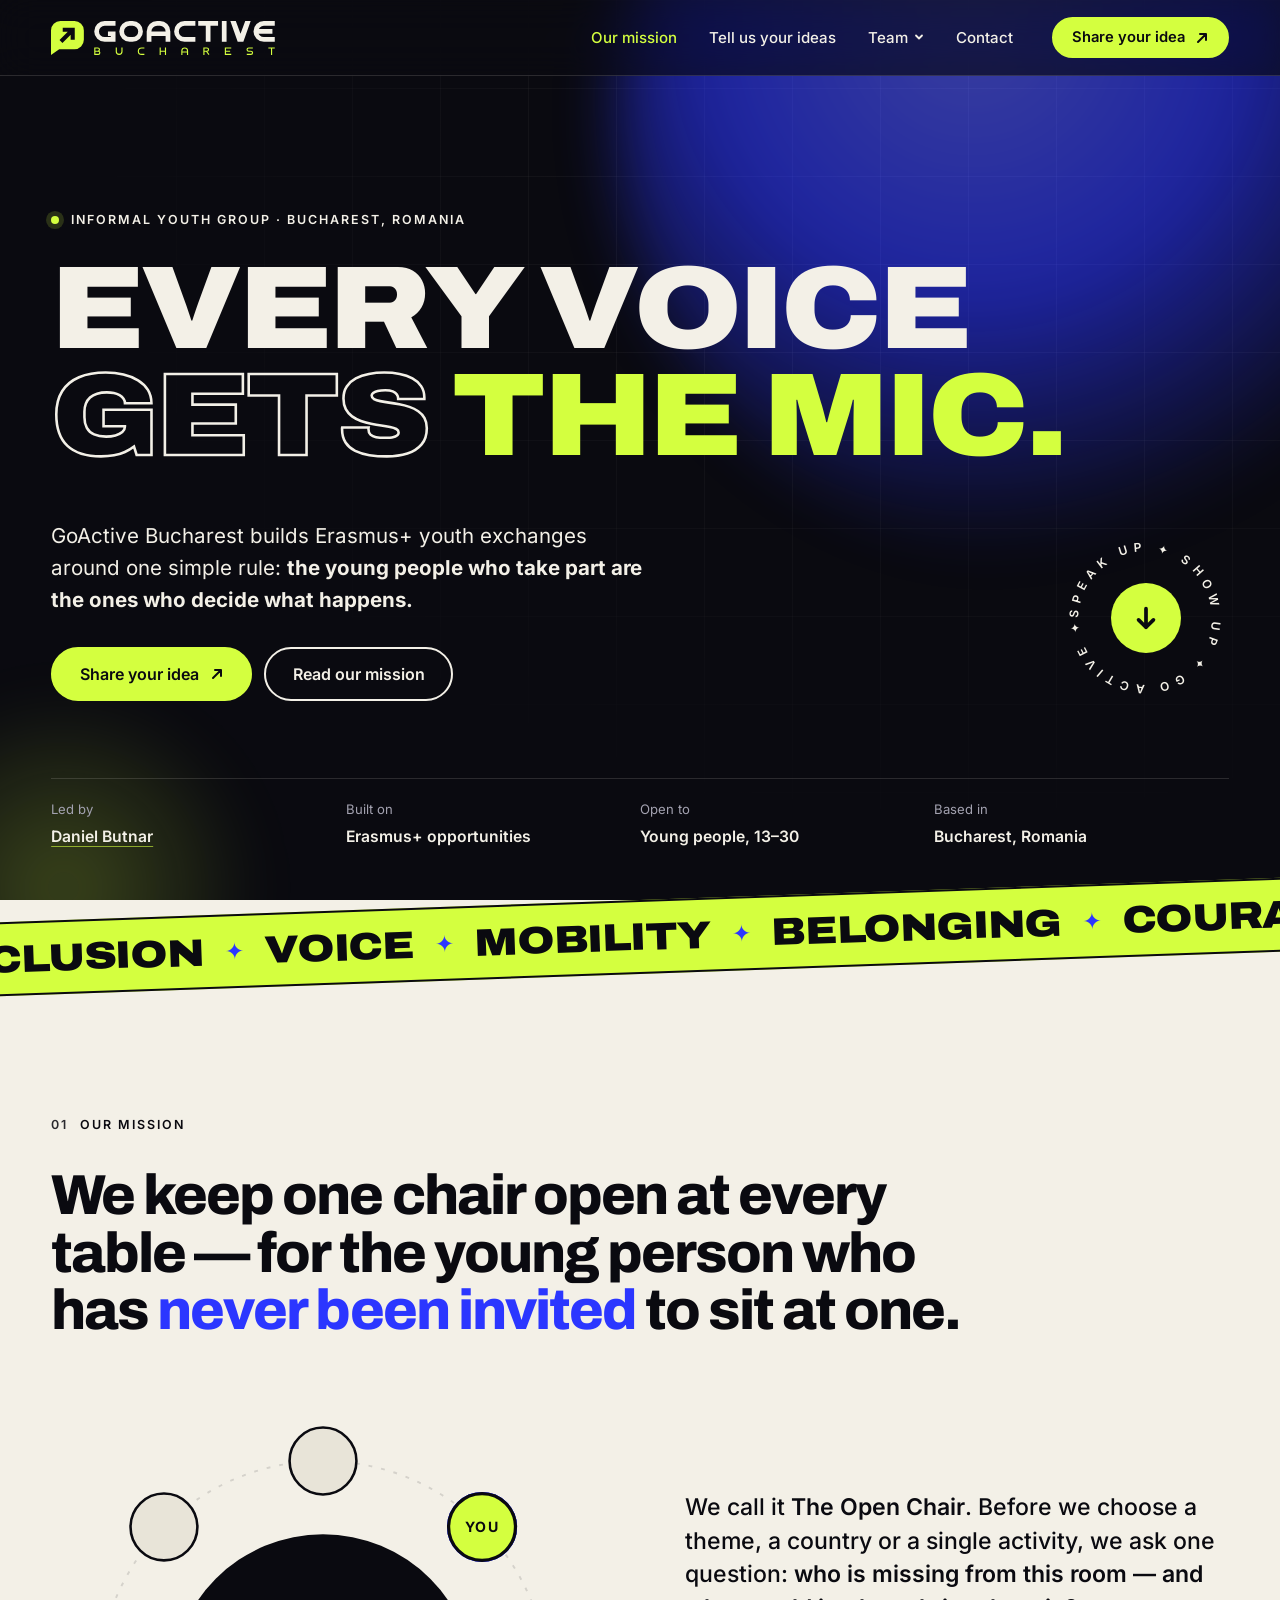
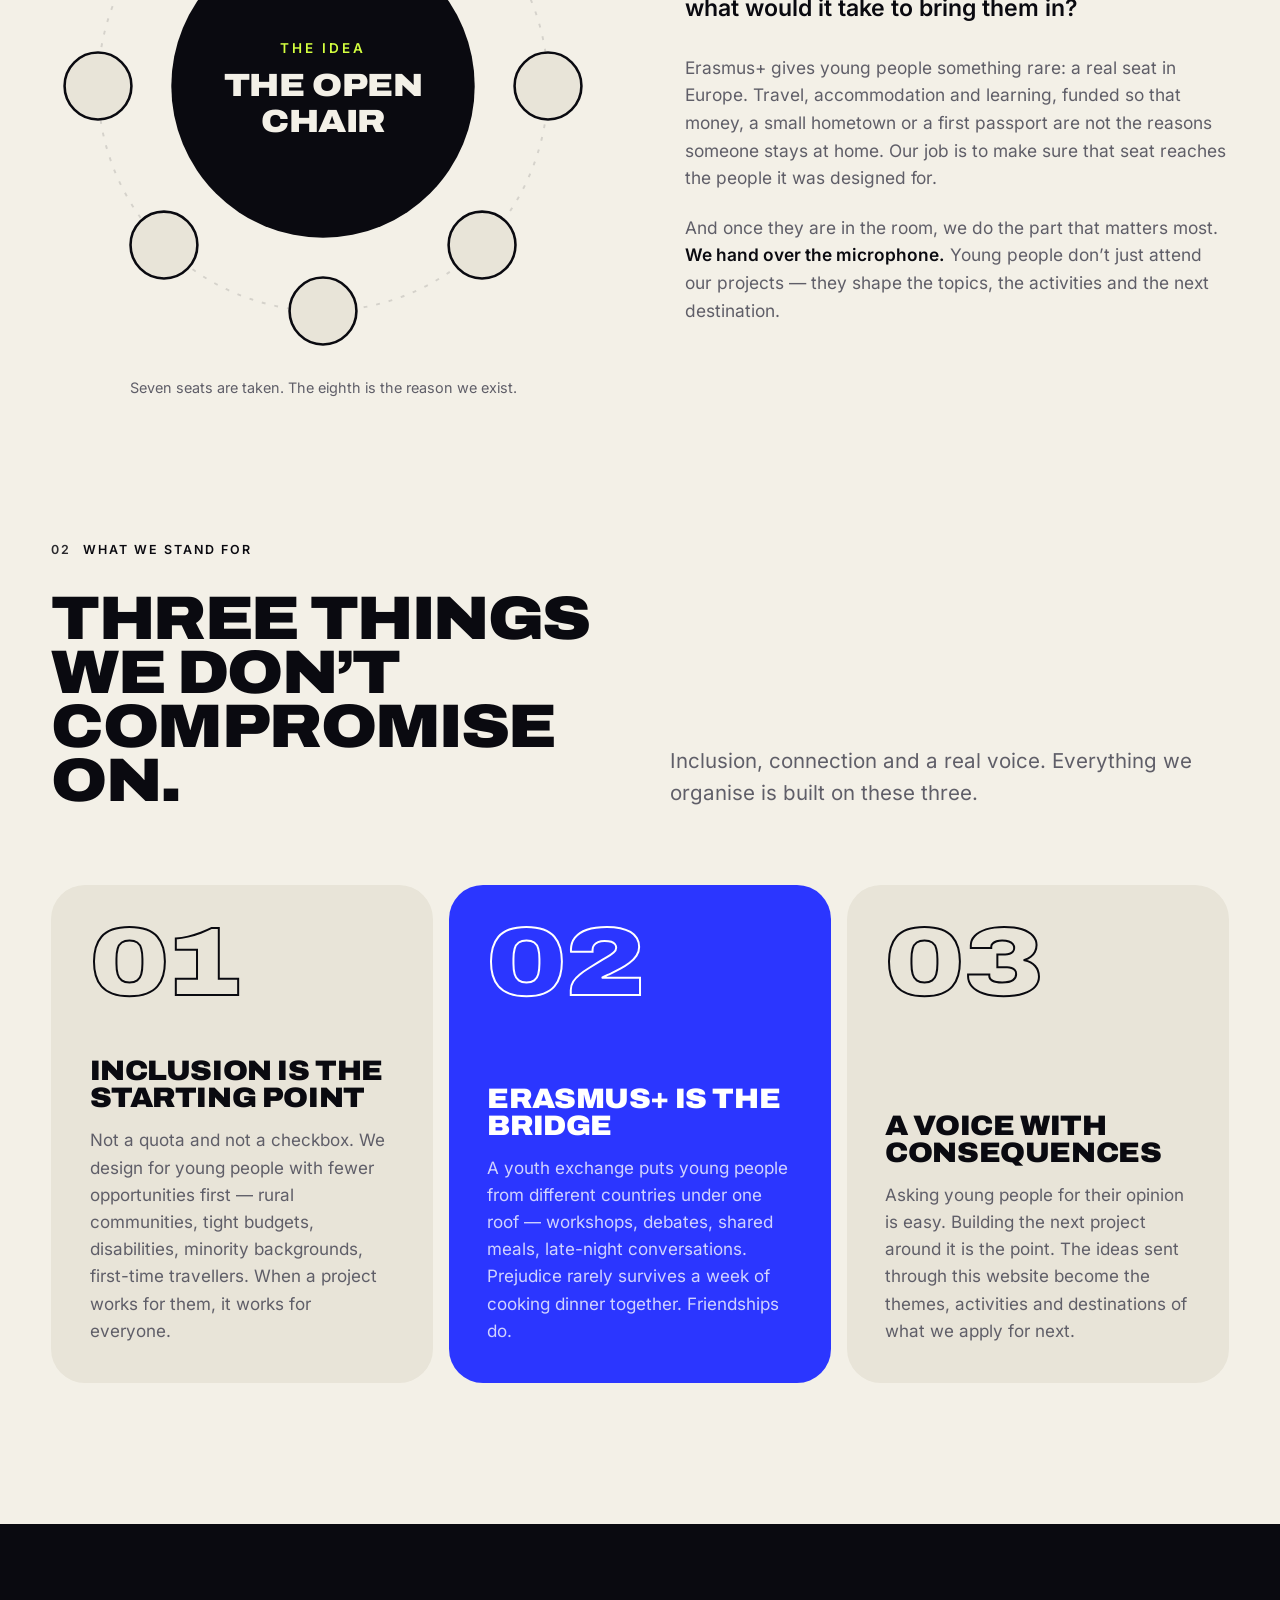
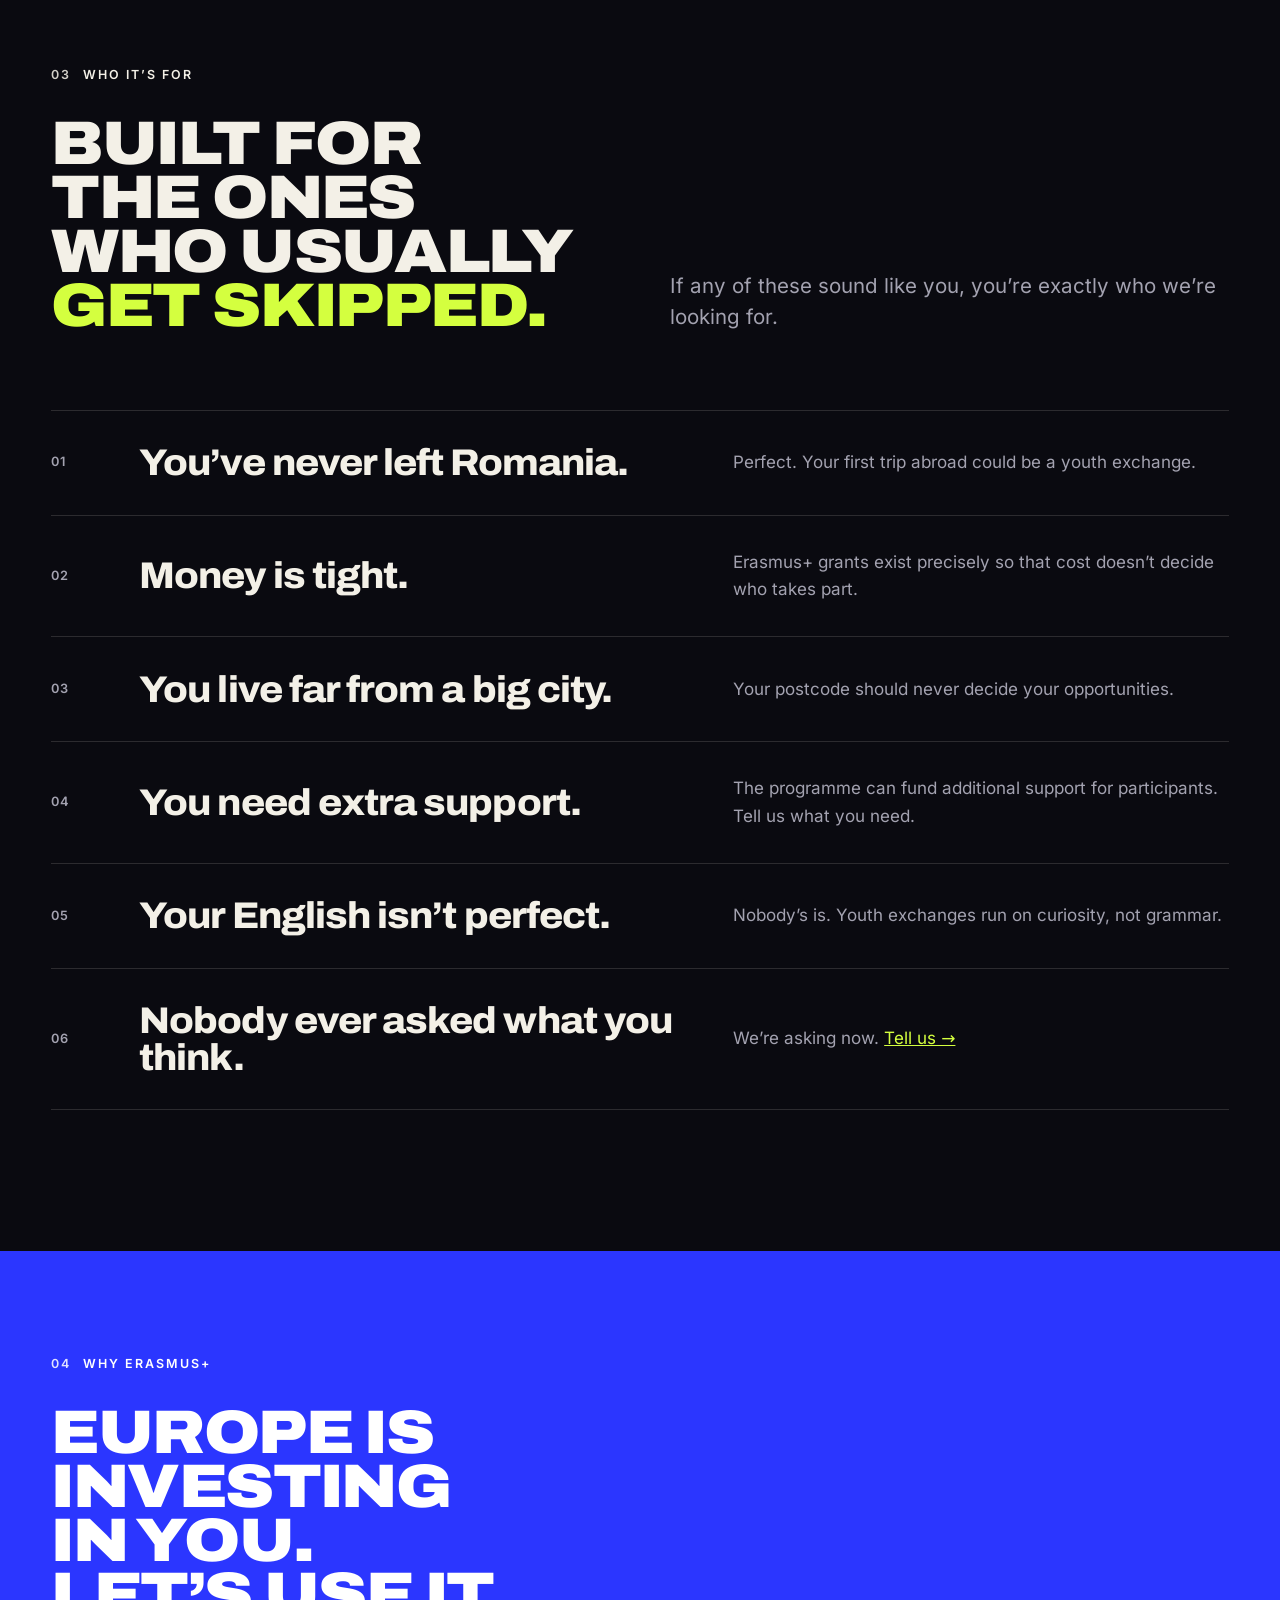
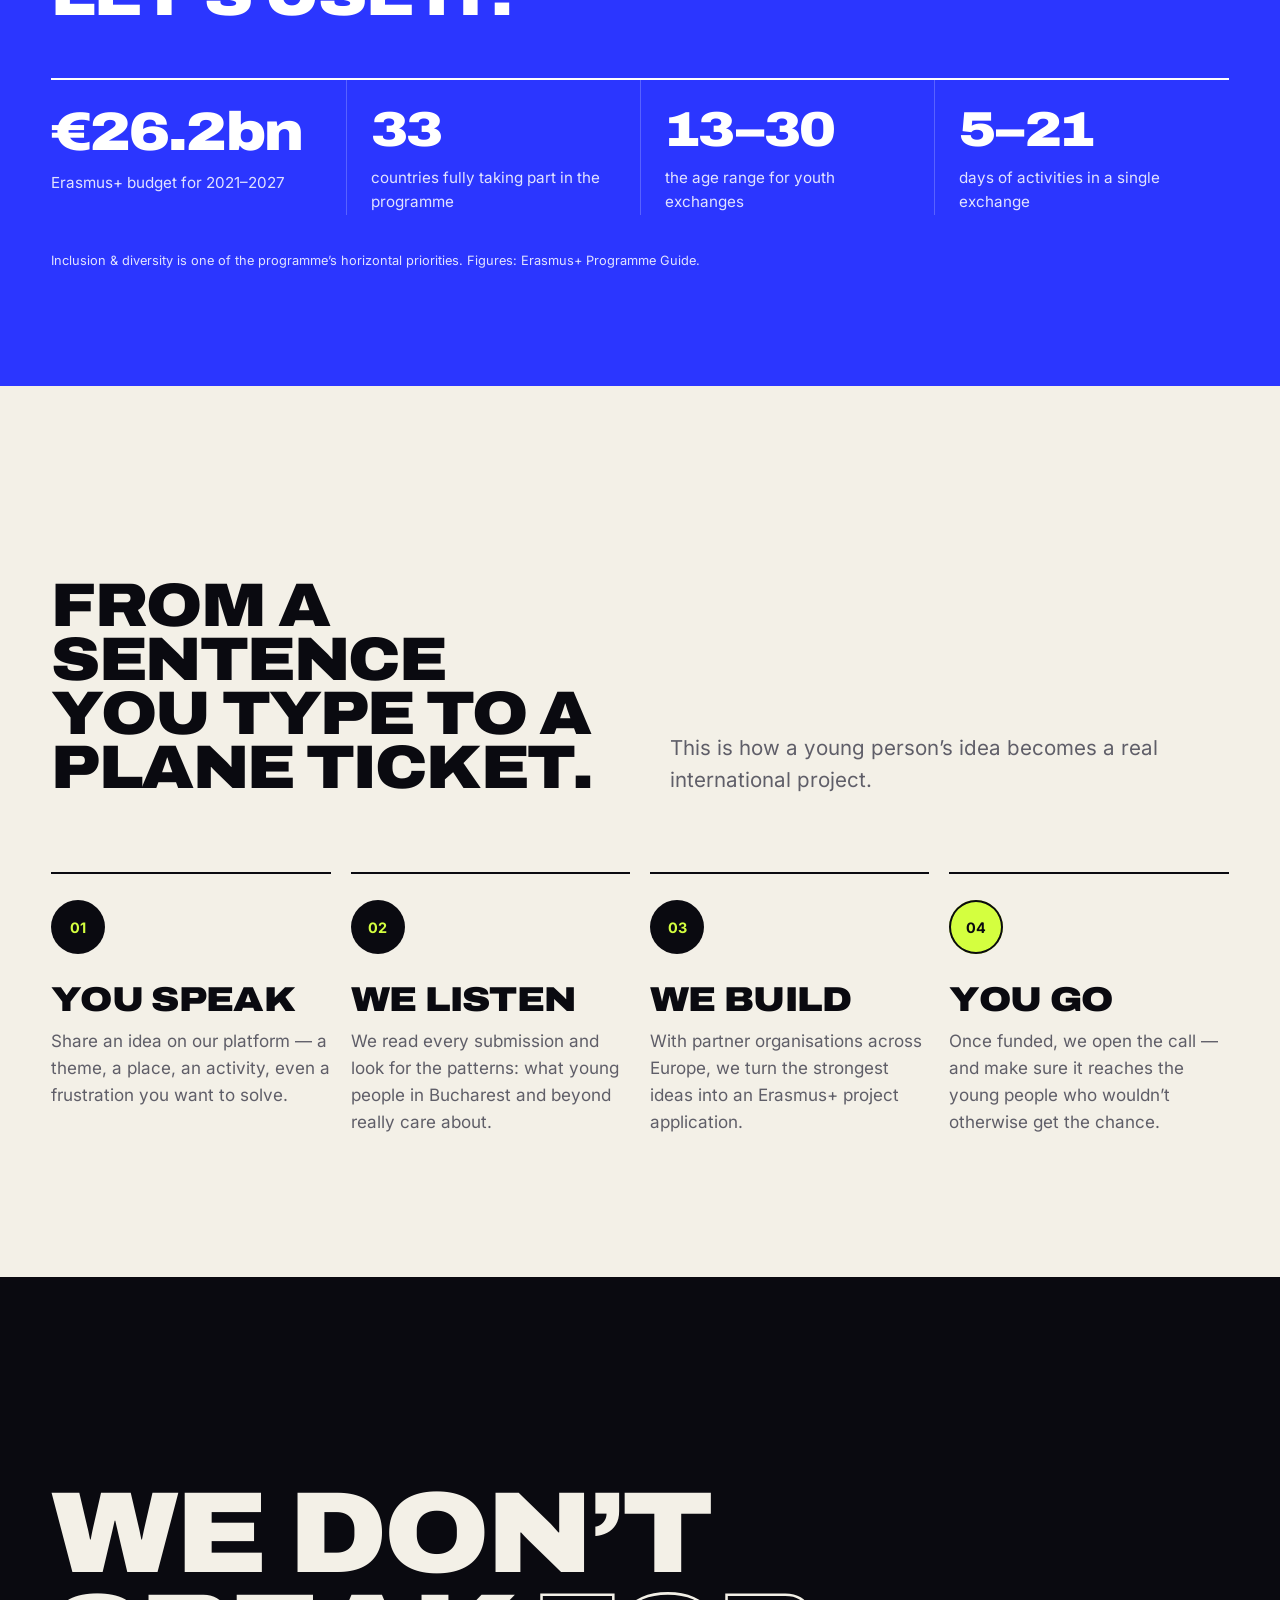
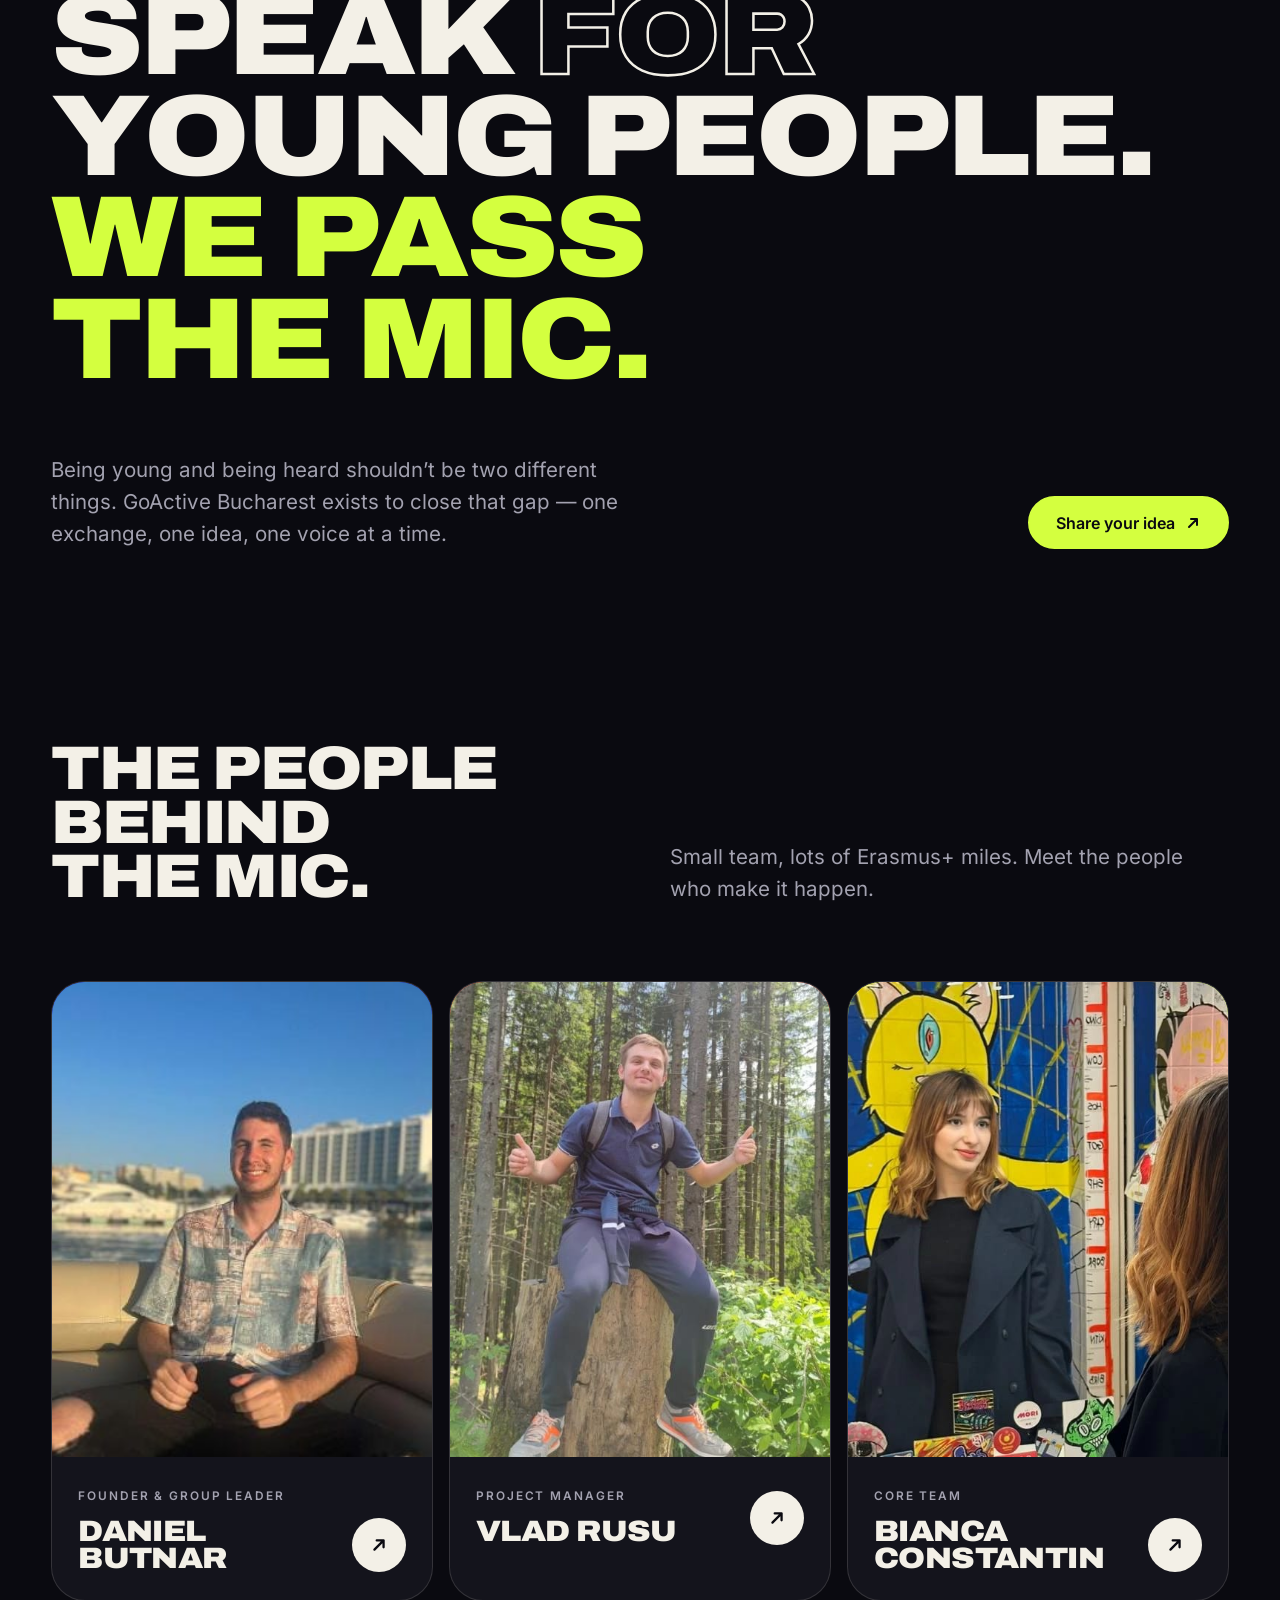
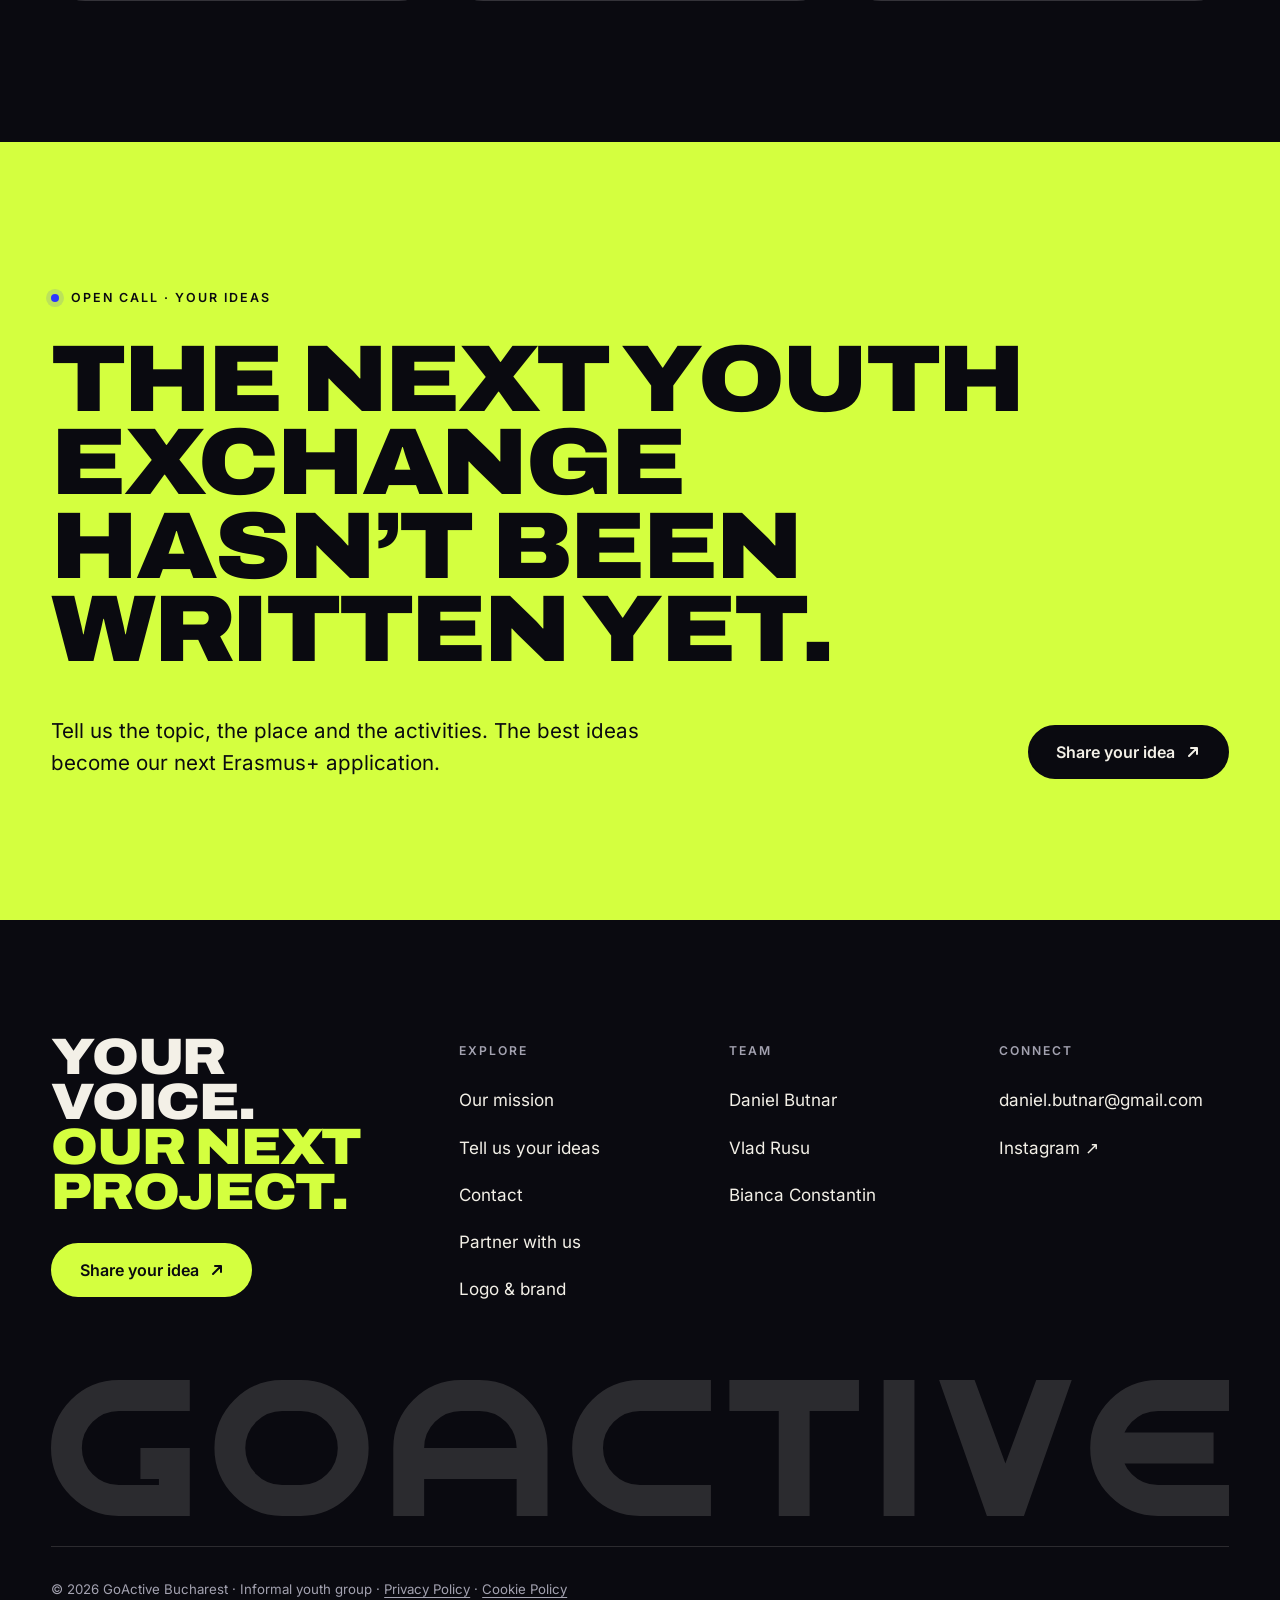
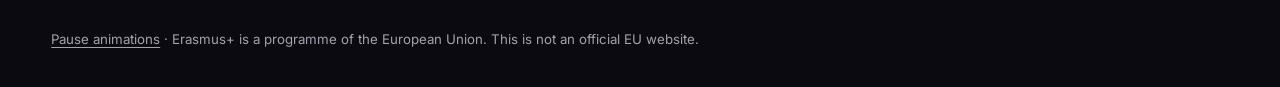
==== commit e3be1e5a: "Add team photos, fix QA findings, normalize line endings" ====
--- a/index.html
+++ b/index.html
@@ -20,6 +20,61 @@
 <meta property="og:image:height" content="630">
 <meta property="og:image:alt" content="GoActive Bucharest — Every voice gets the mic.">
 <meta name="twitter:card" content="summary_large_image">
+<script type="application/ld+json">
+{
+  "@context": "https://schema.org",
+  "@graph": [
+    {
+      "@type": "Organization",
+      "@id": "https://goactivebucharest.me/#organization",
+      "name": "GoActive Bucharest",
+      "alternateName": [
+        "GoActive",
+        "Go Active Bucharest",
+        "goactivebucharest"
+      ],
+      "url": "https://goactivebucharest.me/",
+      "logo": {
+        "@type": "ImageObject",
+        "url": "https://goactivebucharest.me/assets/logo/icon-512.png",
+        "width": 512,
+        "height": 512
+      },
+      "image": "https://goactivebucharest.me/assets/logo/og-image.png",
+      "description": "Informal youth group in Bucharest building inclusive Erasmus+ youth exchanges shaped by the young people who take part.",
+      "email": "daniel.butnar@gmail.com",
+      "address": {
+        "@type": "PostalAddress",
+        "addressLocality": "Bucharest",
+        "addressCountry": "RO"
+      },
+      "areaServed": "Romania",
+      "founder": {
+        "@type": "Person",
+        "name": "Daniel Butnar",
+        "url": "https://goactivebucharest.me/daniel-butnar.html"
+      },
+      "sameAs": [
+        "https://www.instagram.com/goactivebucharest"
+      ]
+    },
+    {
+      "@type": "WebSite",
+      "@id": "https://goactivebucharest.me/#website",
+      "url": "https://goactivebucharest.me/",
+      "name": "GoActive Bucharest",
+      "alternateName": [
+        "goactivebucharest",
+        "GoActive"
+      ],
+      "inLanguage": "en",
+      "publisher": {
+        "@id": "https://goactivebucharest.me/#organization"
+      }
+    }
+  ]
+}
+</script>
 <link rel="icon" href="assets/logo/icon.svg" type="image/svg+xml">
 <link rel="apple-touch-icon" href="assets/logo/apple-touch-icon.png">
 <link rel="manifest" href="site.webmanifest">
@@ -258,15 +313,15 @@
       </div>
       <div class="team-grid">
         <a class="member reveal" href="daniel-butnar.html">
-          <div class="portrait"><span class="portrait__tag">Leader</span><span class="portrait__initials" aria-hidden="true">DB</span><img src="assets/img/daniel.jpg" alt="Daniel Butnar" data-optional-photo></div>
+          <div class="portrait"><span class="portrait__tag">Leader</span><span class="portrait__initials" aria-hidden="true">DB</span><img src="assets/img/daniel.jpg" alt="Daniel Butnar" width="320" height="400" loading="lazy" data-optional-photo></div>
           <div class="member__body"><div><span class="member__role">Founder &amp; Group Leader</span><h3 class="member__name">Daniel Butnar</h3></div><span class="circle-arrow" aria-hidden="true"><svg width="16" height="16" viewBox="0 0 14 14"><path d="M3 11 11 3M5 3h6v6" stroke="currentColor" stroke-width="2" fill="none" stroke-linecap="round" stroke-linejoin="round"/></svg></span></div>
         </a>
         <a class="member reveal" href="vlad-rusu.html" style="--d:100ms">
-          <div class="portrait portrait--coral"><span class="portrait__tag">Projects</span><span class="portrait__initials" aria-hidden="true">VR</span><img src="assets/img/vlad.jpg" alt="Vlad Rusu" data-optional-photo></div>
+          <div class="portrait portrait--coral"><span class="portrait__tag">Projects</span><span class="portrait__initials" aria-hidden="true">VR</span><img src="assets/img/vlad.jpg" alt="Vlad Rusu" width="512" height="640" loading="lazy" data-optional-photo></div>
           <div class="member__body"><div><span class="member__role">Project Manager</span><h3 class="member__name">Vlad Rusu</h3></div><span class="circle-arrow" aria-hidden="true"><svg width="16" height="16" viewBox="0 0 14 14"><path d="M3 11 11 3M5 3h6v6" stroke="currentColor" stroke-width="2" fill="none" stroke-linecap="round" stroke-linejoin="round"/></svg></span></div>
         </a>
         <a class="member reveal" href="bianca-constantin.html" style="--d:200ms">
-          <div class="portrait portrait--lime"><span class="portrait__tag">Core team</span><span class="portrait__initials" aria-hidden="true">BC</span><img src="assets/img/bianca.jpg" alt="Bianca Constantin" data-optional-photo></div>
+          <div class="portrait portrait--lime"><span class="portrait__tag">Core team</span><span class="portrait__initials" aria-hidden="true">BC</span><img src="assets/img/bianca.jpg" alt="Bianca Constantin" width="512" height="640" loading="lazy" data-optional-photo></div>
           <div class="member__body"><div><span class="member__role">Core Team</span><h3 class="member__name">Bianca Constantin</h3></div><span class="circle-arrow" aria-hidden="true"><svg width="16" height="16" viewBox="0 0 14 14"><path d="M3 11 11 3M5 3h6v6" stroke="currentColor" stroke-width="2" fill="none" stroke-linecap="round" stroke-linejoin="round"/></svg></span></div>
         </a>
       </div>
--- a/assets/css/style.css
+++ b/assets/css/style.css
@@ -194,8 +194,8 @@
   font-size: clamp(1.9rem, 8vw, 3rem); line-height: 1; letter-spacing: -.02em;
 }
 .mobile-menu a[aria-current="page"] { color: var(--lime); }
-.mobile-menu__team { padding: 4px 0 20px; display: grid; gap: 6px; }
-.mobile-menu__team a { text-decoration: none; color: var(--muted-d); font-size: 1.05rem; }
+.mobile-menu__team { padding: 4px 0 20px; display: grid; gap: 0; }
+.mobile-menu__team a { display: block; padding: 9px 0; text-decoration: none; color: var(--muted-d); font-size: 1.05rem; }
 .mobile-menu__team a[aria-current="page"] { color: var(--lime); }
 .mobile-menu .btn { margin-top: 32px; align-self: flex-start; }
 
@@ -240,7 +240,7 @@
   position: absolute; z-index: -1; pointer-events: none; border-radius: 50%;
   width: min(70vw, 980px); aspect-ratio: 1; right: -18vw; top: -26vw;
   background: radial-gradient(circle at 40% 40%, #5A63FF 0%, var(--blue) 35%, rgba(43, 54, 255, 0) 70%);
-  filter: blur(30px); opacity: .6; animation: float 16s ease-in-out infinite alternate;
+  filter: blur(30px); opacity: .6; will-change: transform; animation: float 16s ease-in-out infinite alternate;
 }
 .orb--lime { width: min(34vw, 460px); right: auto; left: -12vw; top: auto; bottom: -16vw; background: radial-gradient(circle, rgba(212, 255, 63, .5), rgba(212, 255, 63, 0) 65%); opacity: .5; animation-duration: 20s; }
 @keyframes float { to { transform: translate(-6vw, 5vw) scale(1.08); } }
@@ -610,7 +610,7 @@
 .site-footer ul a { text-decoration: none; color: var(--paper); overflow-wrap: anywhere; }
 .site-footer ul a:hover { color: var(--lime); }
 .footer__word { display: block; width: 100%; height: auto; margin: 28px 0 0; user-select: none; pointer-events: none; }
-.footer__bottom a { color: inherit; text-underline-offset: 3px; }
+.footer__bottom a { color: inherit; text-underline-offset: 3px; display: inline-block; padding: 8px 0; }
 .footer__bottom a:hover { color: var(--lime); }
 .consent a { color: var(--blue); font-weight: 600; }
 .footer__bottom { display: flex; flex-wrap: wrap; justify-content: space-between; gap: 12px 24px; margin-top: 30px; padding-top: 24px; border-top: 1px solid var(--line-d); font-size: .83rem; color: var(--muted-d); }
@@ -687,8 +687,8 @@
 .hero__meta a { color: inherit; text-decoration-color: rgba(212, 255, 63, .6); text-underline-offset: 4px; }
 .hero__meta a:hover { color: var(--lime); }
 .site-footer ul { gap: 2px; }
-.site-footer ul a { display: inline-block; padding: 6px 0; }
-.motion-toggle { padding: 6px 0; }
+.site-footer ul a { display: inline-block; padding: 9px 0; }
+.motion-toggle { padding: 9px 0; }
 
 /* ---------- Phones ---------- */
 @media (max-width: 600px) {
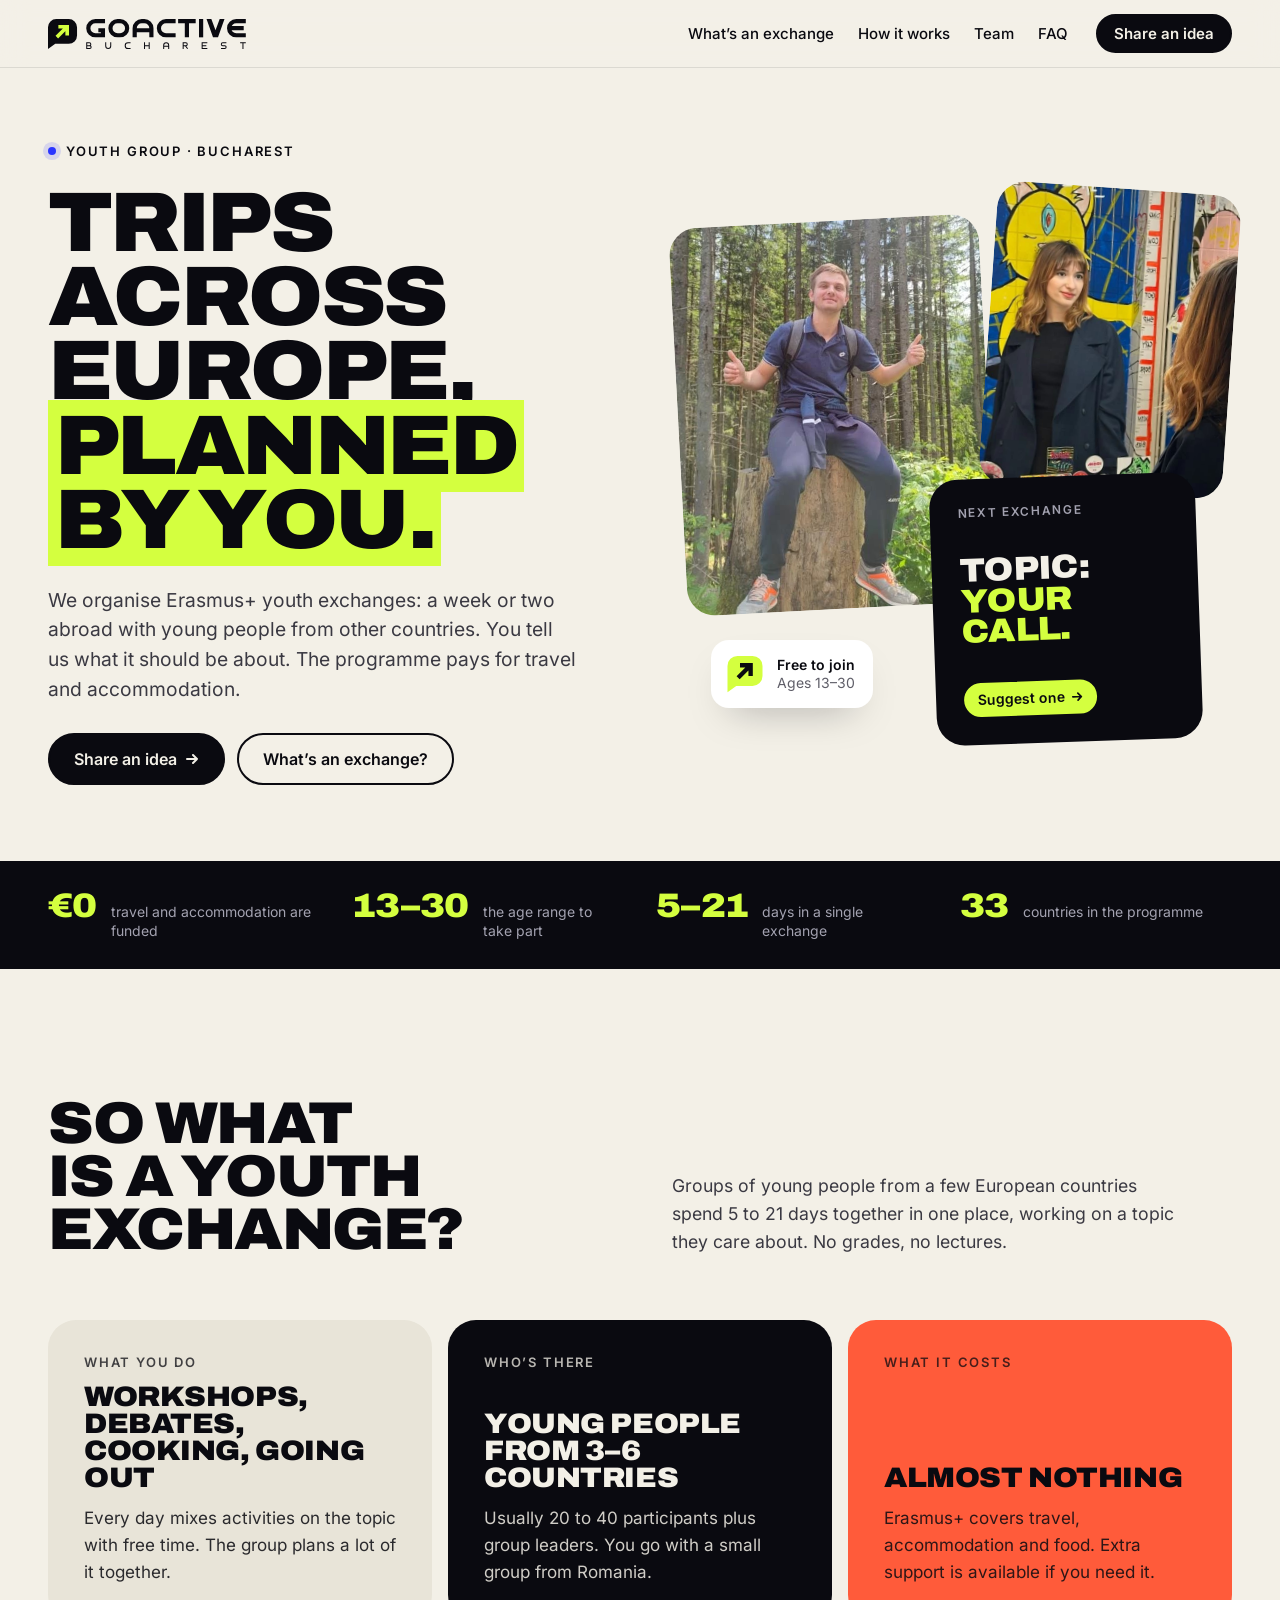
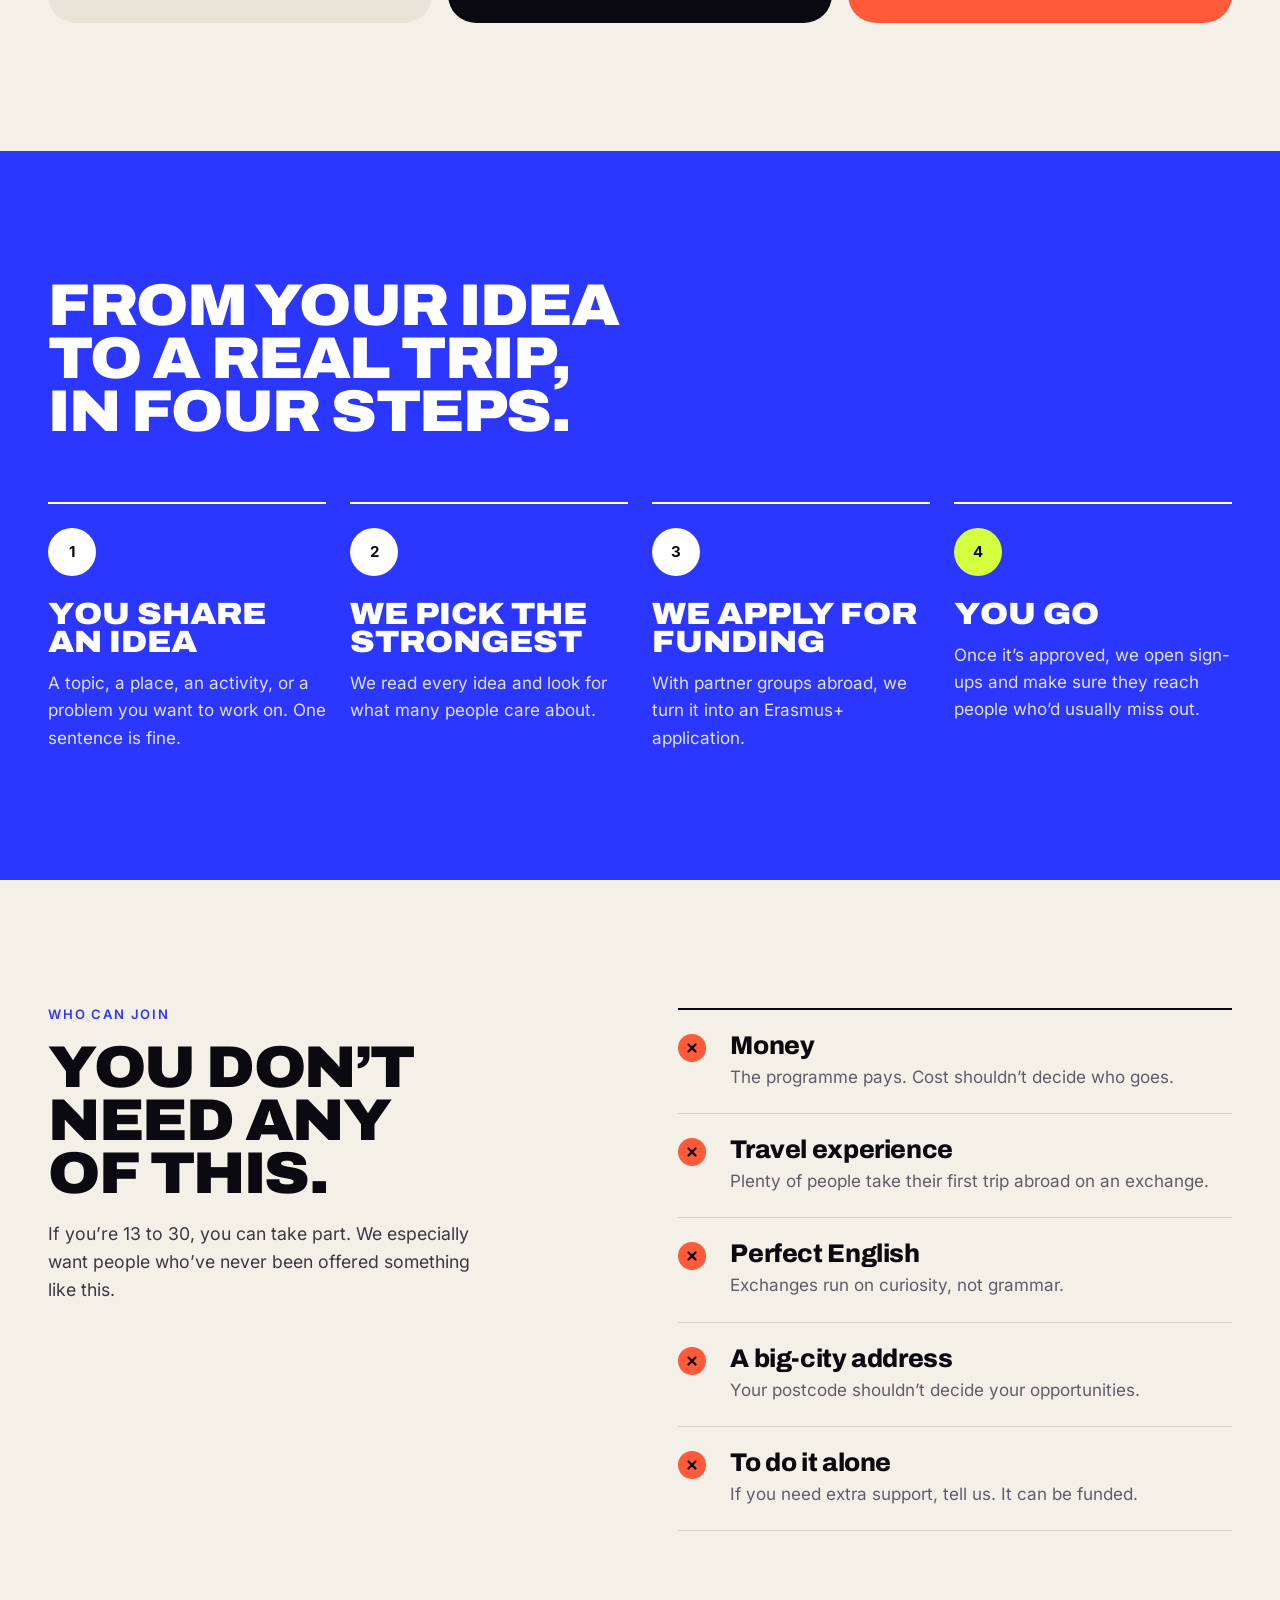
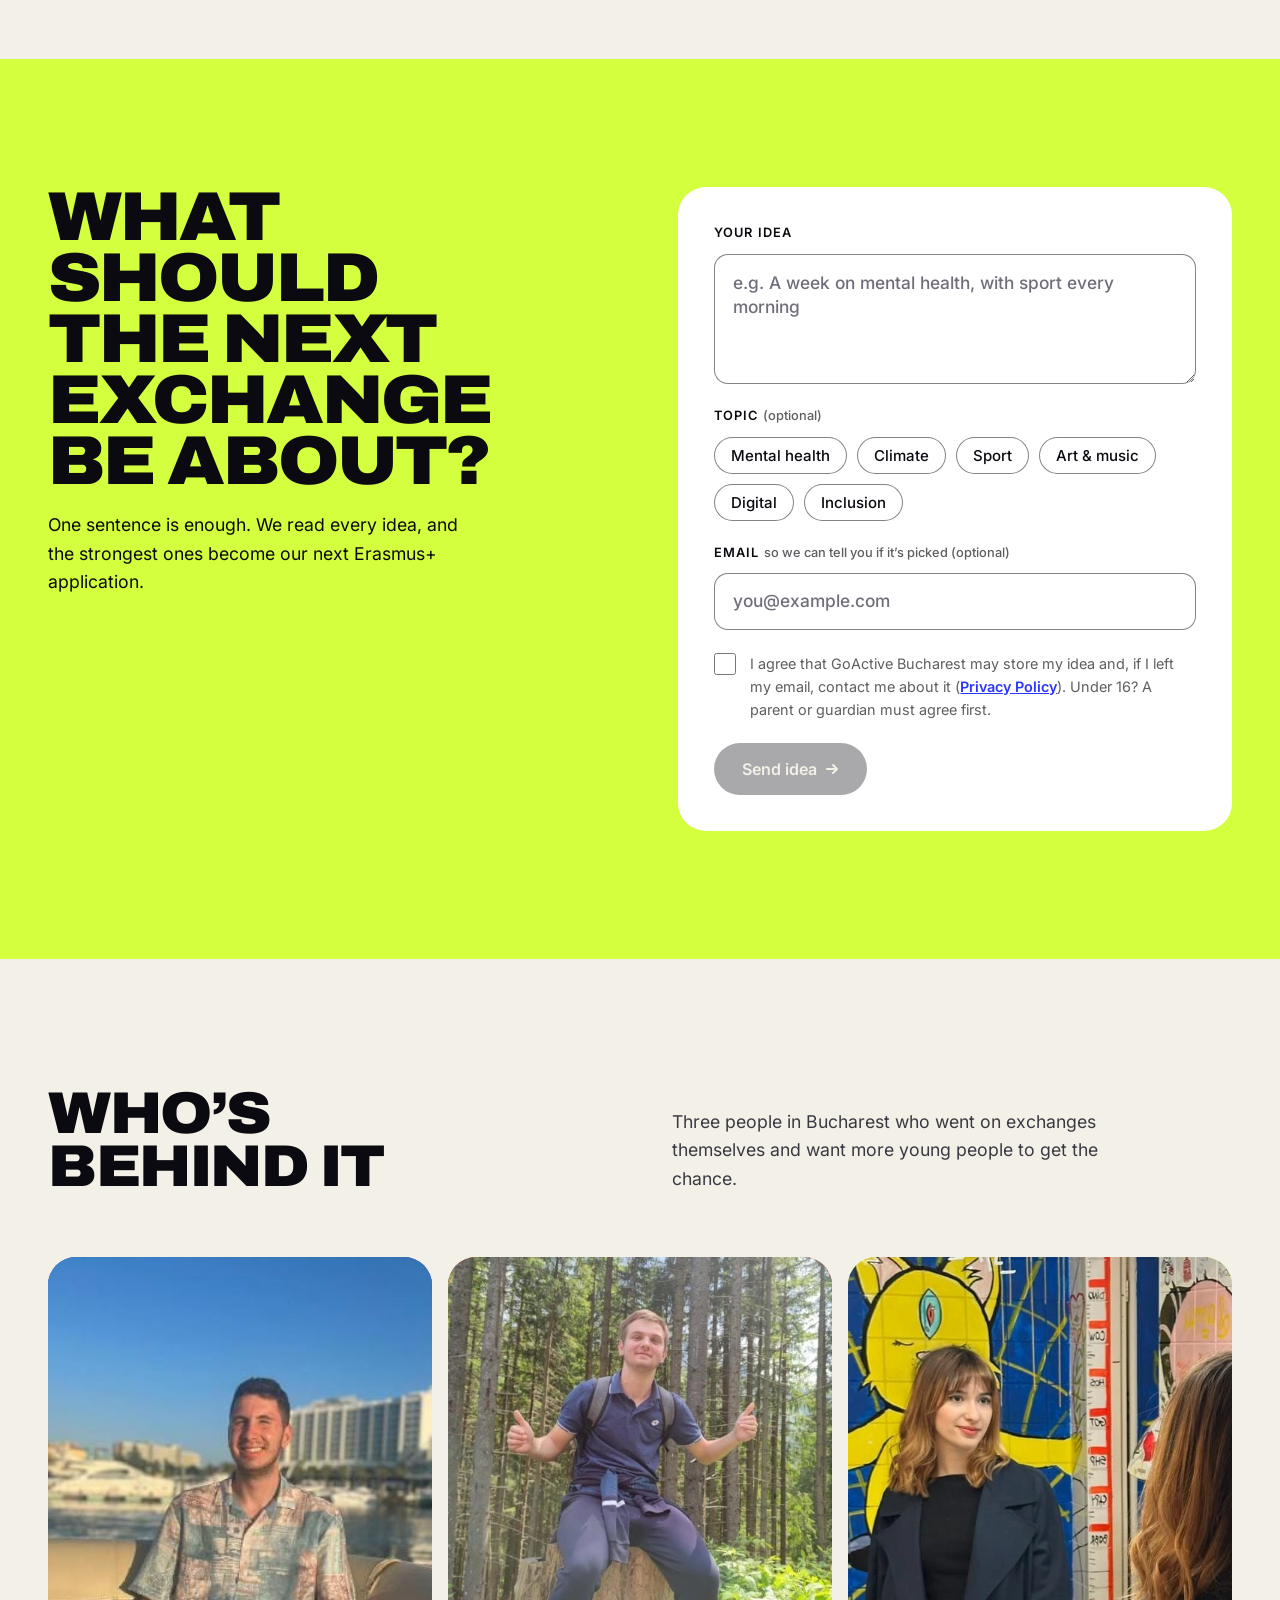
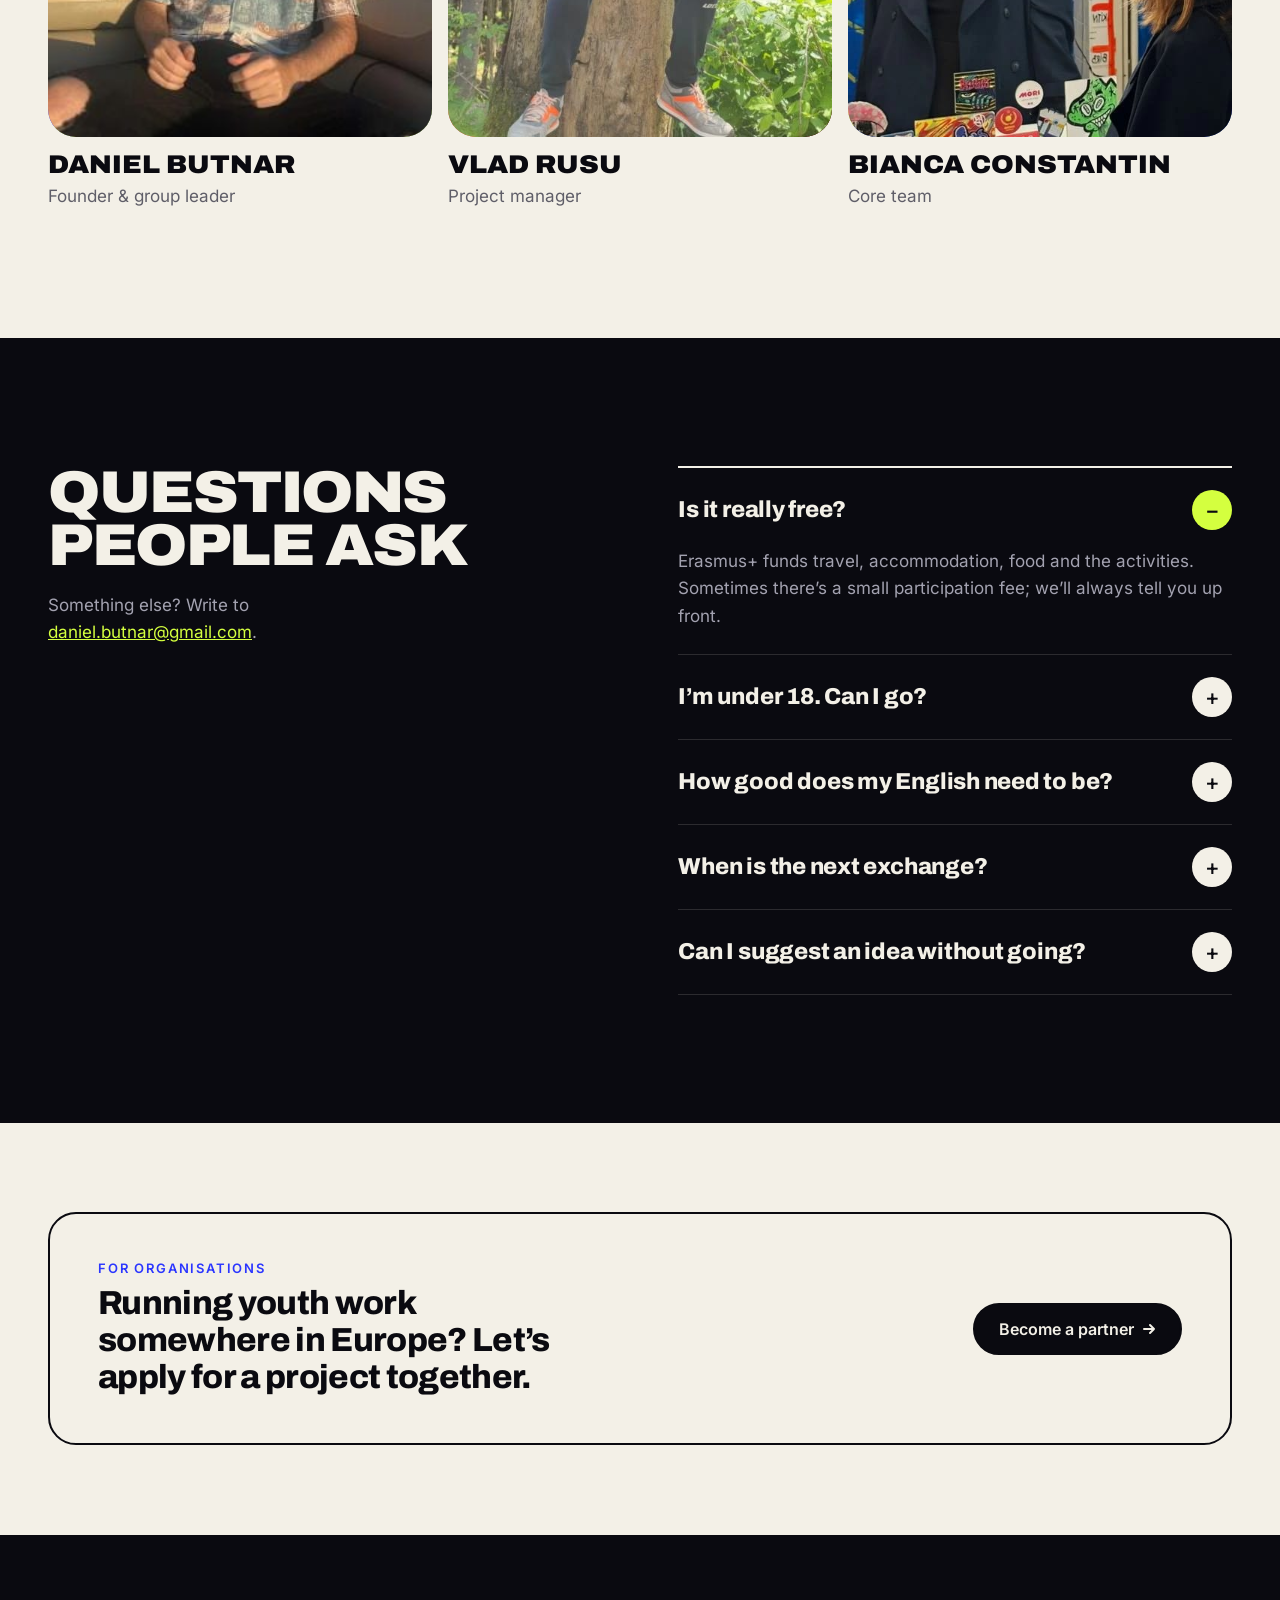
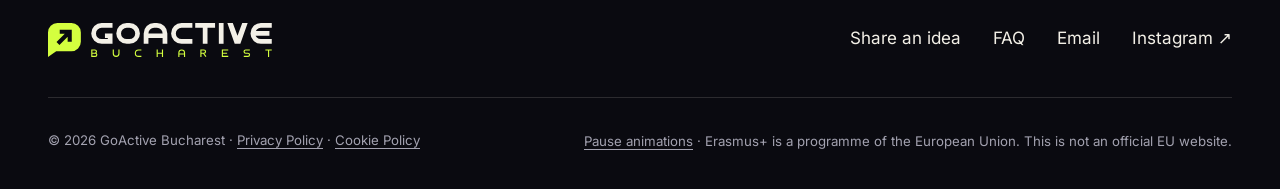
==== commit 873868fe: "Home page v2 from the design handoff, v2 header and footer on every page Rebuild index.html from des" ====
--- a/index.html
+++ b/index.html
@@ -7,7 +7,7 @@
 <meta name="referrer" content="strict-origin-when-cross-origin">
 <title>GoActive Bucharest — Every voice gets the mic</title>
 <meta name="description" content="GoActive Bucharest is an informal youth group building inclusive Erasmus+ youth exchanges shaped by the young people who take part.">
-<meta name="theme-color" content="#0A0A10">
+<meta name="theme-color" content="#F3F0E7">
 <link rel="canonical" href="https://goactivebucharest.me/">
 <meta property="og:type" content="website">
 <meta property="og:site_name" content="GoActive Bucharest">
@@ -90,272 +90,248 @@
 <header class="site-header">
   <div class="wrap header__inner">
     <a class="logo" href="index.html" aria-label="GoActive Bucharest home">
-      <img class="logo__img" src="assets/logo/logo-horizontal-dark.svg" alt="GoActive Bucharest" width="474" height="72">
+      <img class="logo__img" src="assets/logo/logo-horizontal-light.svg" alt="GoActive Bucharest" width="474" height="72">
     </a>
     <nav class="nav" aria-label="Main">
       <ul class="nav__list">
-        <li><a href="index.html" aria-current="page">Our mission</a></li>
-        <li><a href="ideas.html">Tell us your ideas</a></li>
-        <li class="nav__drop">
-          <button class="nav__drop-btn" type="button" aria-expanded="false">Team <svg width="10" height="10" viewBox="0 0 10 10" aria-hidden="true"><path d="m2 3.5 3 3 3-3" stroke="currentColor" stroke-width="1.8" fill="none" stroke-linecap="round" stroke-linejoin="round"/></svg></button>
-          <ul class="nav__sub">
-            <li><a href="daniel-butnar.html">Daniel Butnar<small>Founder &amp; Group Leader</small></a></li>
-            <li><a href="vlad-rusu.html">Vlad Rusu<small>Project Manager</small></a></li>
-            <li><a href="bianca-constantin.html">Bianca Constantin<small>Core Team</small></a></li>
-          </ul>
-        </li>
-        <li><a href="contact.html">Contact</a></li>
+        <li><a href="#exchange">What’s an exchange</a></li>
+        <li><a href="#how">How it works</a></li>
+        <li><a href="#team">Team</a></li>
+        <li><a href="#faq">FAQ</a></li>
       </ul>
     </nav>
-    <a class="btn btn--sm header__cta" href="ideas.html">Share your idea <svg class="arrow" width="14" height="14" viewBox="0 0 14 14" aria-hidden="true"><path d="M3 11 11 3M5 3h6v6" stroke="currentColor" stroke-width="2" fill="none" stroke-linecap="round" stroke-linejoin="round"/></svg></a>
+    <a class="btn btn--solid btn--head header__cta" href="#idea">Share an idea</a>
     <button class="burger" type="button" aria-label="Open menu" aria-expanded="false" aria-controls="mobile-menu"><span></span><span></span></button>
   </div>
 </header>
 
 <div class="mobile-menu" id="mobile-menu">
   <ul>
-    <li><a href="index.html" aria-current="page">Our mission</a></li>
-    <li><a href="ideas.html">Your ideas</a></li>
-    <li><a href="daniel-butnar.html">Team</a>
-      <div class="mobile-menu__team"><a href="daniel-butnar.html">Daniel Butnar</a><a href="vlad-rusu.html">Vlad Rusu</a><a href="bianca-constantin.html">Bianca Constantin</a></div>
-    </li>
-    <li><a href="contact.html">Contact</a></li>
+    <li><a href="#exchange">What’s an exchange</a></li>
+    <li><a href="#how">How it works</a></li>
+    <li><a href="#team">Team</a></li>
+    <li><a href="#faq">FAQ</a></li>
   </ul>
-  <a class="btn" href="ideas.html">Share your idea <svg class="arrow" width="14" height="14" viewBox="0 0 14 14" aria-hidden="true"><path d="M3 11 11 3M5 3h6v6" stroke="currentColor" stroke-width="2" fill="none" stroke-linecap="round" stroke-linejoin="round"/></svg></a>
+  <a class="btn" href="#idea">Share an idea <svg class="arrow arrow--r" width="14" height="14" viewBox="0 0 14 14" aria-hidden="true"><path d="M2 7h10M8 3l4 4-4 4" stroke="currentColor" stroke-width="2" fill="none" stroke-linecap="round" stroke-linejoin="round"/></svg></a>
 </div>
 
 <main id="main">
 
   <!-- HERO -->
-  <section class="hero">
-    <div class="orb" aria-hidden="true"></div>
-    <div class="orb orb--lime" aria-hidden="true"></div>
-    <div class="wrap hero__inner">
-      <p class="kicker">Informal youth group · Bucharest, Romania</p>
-      <h1 class="display h-xxl hero__title">
-        <span class="line"><span style="--i:0">Every voice</span></span>
-        <span class="line"><span style="--i:1"><span class="outline">gets</span> <span class="hl">the mic.</span></span></span>
-      </h1>
-      <div class="hero__bottom">
-        <div>
-          <p class="lead">GoActive Bucharest builds Erasmus+ youth exchanges around one simple rule: <strong>the young people who take part are the ones who decide what happens.</strong></p>
-          <div class="hero__actions">
-            <a class="btn" href="ideas.html">Share your idea <svg class="arrow" width="14" height="14" viewBox="0 0 14 14" aria-hidden="true"><path d="M3 11 11 3M5 3h6v6" stroke="currentColor" stroke-width="2" fill="none" stroke-linecap="round" stroke-linejoin="round"/></svg></a>
-            <a class="btn btn--ghost" href="#mission">Read our mission</a>
+  <section class="wrap home-hero">
+    <div class="home-hero__copy">
+      <p class="eyebrow eyebrow--dot">Youth group · Bucharest</p>
+      <h1 class="display home-hero__title">Trips across Europe, <span class="mark">planned by you.</span></h1>
+      <p class="home-lead">We organise Erasmus+ youth exchanges: a week or two abroad with young people from other countries. You tell us what it should be about. The programme pays for travel and accommodation.</p>
+      <div class="home-actions">
+        <a class="btn btn--solid" href="#idea">Share an idea <svg class="arrow arrow--r" width="14" height="14" viewBox="0 0 14 14" aria-hidden="true"><path d="M2 7h10M8 3l4 4-4 4" stroke="currentColor" stroke-width="2" fill="none" stroke-linecap="round" stroke-linejoin="round"/></svg></a>
+        <a class="btn btn--outline" href="#exchange">What’s an exchange?</a>
+      </div>
+    </div>
+    <div class="collage">
+      <div class="collage__photo collage__photo--a"><img src="assets/img/vlad.jpg" alt="Vlad Rusu" width="512" height="640" fetchpriority="high" data-optional-photo></div>
+      <div class="collage__photo collage__photo--b"><img src="assets/img/bianca.jpg" alt="Bianca Constantin" width="512" height="640" data-optional-photo></div>
+      <div class="collage__card">
+        <span class="collage__label">Next exchange</span>
+        <p class="collage__topic">Topic: <em>your call.</em></p>
+        <a class="btn btn--chip" href="#idea">Suggest one <svg class="arrow arrow--r" width="12" height="12" viewBox="0 0 14 14" aria-hidden="true"><path d="M2 7h10M8 3l4 4-4 4" stroke="currentColor" stroke-width="2" fill="none" stroke-linecap="round" stroke-linejoin="round"/></svg></a>
+      </div>
+      <div class="collage__chip">
+        <img src="assets/logo/icon.svg" alt="" width="40" height="40">
+        <p>Free to join<small>Ages 13–30</small></p>
+      </div>
+    </div>
+  </section>
+
+  <!-- FACTS -->
+  <section class="strip" aria-label="Key facts">
+    <ul class="wrap strip__list">
+      <li class="strip__item"><span class="strip__v">€0</span><span class="strip__l">travel and accommodation are funded</span></li>
+      <li class="strip__item"><span class="strip__v">13–30</span><span class="strip__l">the age range to take part</span></li>
+      <li class="strip__item"><span class="strip__v">5–21</span><span class="strip__l">days in a single exchange</span></li>
+      <li class="strip__item"><span class="strip__v">33</span><span class="strip__l">countries in the programme</span></li>
+    </ul>
+  </section>
+
+  <!-- WHAT'S AN EXCHANGE -->
+  <section class="wrap home-sec" id="exchange">
+    <div class="home-head">
+      <h2 class="display home-h2 reveal">So what is a youth exchange?</h2>
+      <p class="home-intro reveal">Groups of young people from a few European countries spend 5 to 21 days together in one place, working on a topic they care about. No grades, no lectures.</p>
+    </div>
+    <div class="xcards">
+      <article class="xcard xcard--paper">
+        <p class="eyebrow">What you do</p>
+        <h3>Workshops, debates, cooking, going out</h3>
+        <p>Every day mixes activities on the topic with free time. The group plans a lot of it together.</p>
+      </article>
+      <article class="xcard xcard--ink">
+        <p class="eyebrow">Who’s there</p>
+        <h3>Young people from 3–6 countries</h3>
+        <p>Usually 20 to 40 participants plus group leaders. You go with a small group from Romania.</p>
+      </article>
+      <article class="xcard xcard--coral">
+        <p class="eyebrow">What it costs</p>
+        <h3>Almost nothing</h3>
+        <p>Erasmus+ covers travel, accommodation and food. Extra support is available if you need it.</p>
+      </article>
+    </div>
+  </section>
+
+  <!-- HOW IT WORKS -->
+  <section class="section--blue" id="how">
+    <div class="wrap home-sec home-sec--band">
+      <h2 class="display home-h2 home-h2--narrow reveal">From your idea to a real trip, in four steps.</h2>
+      <ol class="path">
+        <li><span class="path__n" aria-hidden="true">1</span><h3>You share an idea</h3><p>A topic, a place, an activity, or a problem you want to work on. One sentence is fine.</p></li>
+        <li><span class="path__n" aria-hidden="true">2</span><h3>We pick the strongest</h3><p>We read every idea and look for what many people care about.</p></li>
+        <li><span class="path__n" aria-hidden="true">3</span><h3>We apply for funding</h3><p>With partner groups abroad, we turn it into an Erasmus+ application.</p></li>
+        <li><span class="path__n" aria-hidden="true">4</span><h3>You go</h3><p>Once it’s approved, we open sign-ups and make sure they reach people who’d usually miss out.</p></li>
+      </ol>
+    </div>
+  </section>
+
+  <!-- WHO CAN JOIN -->
+  <section class="wrap home-sec home-split">
+    <div class="home-col">
+      <p class="eyebrow hl-blue">Who can join</p>
+      <h2 class="display home-h2 reveal">You don’t need any of this.</h2>
+      <p class="home-intro home-intro--40 reveal">If you’re 13 to 30, you can take part. We especially want people who’ve never been offered something like this.</p>
+    </div>
+    <ul class="nolist">
+      <li><span class="nolist__x" aria-hidden="true"><svg width="12" height="12" viewBox="0 0 12 12"><path d="m2.5 2.5 7 7m0-7-7 7" stroke="currentColor" stroke-width="2.2" stroke-linecap="round"/></svg></span><span class="nolist__t">Money</span><span class="nolist__b">The programme pays. Cost shouldn’t decide who goes.</span></li>
+      <li><span class="nolist__x" aria-hidden="true"><svg width="12" height="12" viewBox="0 0 12 12"><path d="m2.5 2.5 7 7m0-7-7 7" stroke="currentColor" stroke-width="2.2" stroke-linecap="round"/></svg></span><span class="nolist__t">Travel experience</span><span class="nolist__b">Plenty of people take their first trip abroad on an exchange.</span></li>
+      <li><span class="nolist__x" aria-hidden="true"><svg width="12" height="12" viewBox="0 0 12 12"><path d="m2.5 2.5 7 7m0-7-7 7" stroke="currentColor" stroke-width="2.2" stroke-linecap="round"/></svg></span><span class="nolist__t">Perfect English</span><span class="nolist__b">Exchanges run on curiosity, not grammar.</span></li>
+      <li><span class="nolist__x" aria-hidden="true"><svg width="12" height="12" viewBox="0 0 12 12"><path d="m2.5 2.5 7 7m0-7-7 7" stroke="currentColor" stroke-width="2.2" stroke-linecap="round"/></svg></span><span class="nolist__t">A big-city address</span><span class="nolist__b">Your postcode shouldn’t decide your opportunities.</span></li>
+      <li><span class="nolist__x" aria-hidden="true"><svg width="12" height="12" viewBox="0 0 12 12"><path d="m2.5 2.5 7 7m0-7-7 7" stroke="currentColor" stroke-width="2.2" stroke-linecap="round"/></svg></span><span class="nolist__t">To do it alone</span><span class="nolist__b">If you need extra support, tell us. It can be funded.</span></li>
+    </ul>
+  </section>
+
+  <!-- SHARE AN IDEA -->
+  <section class="section--lime" id="idea">
+    <div class="wrap home-sec home-sec--band home-split">
+      <div class="home-col">
+        <h2 class="display home-h2 home-h2--xl reveal">What should the next exchange be about?</h2>
+        <p class="home-intro home-intro--40 reveal">One sentence is enough. We read every idea, and the strongest ones become our next Erasmus+ application.</p>
+      </div>
+      <div class="form-wrap">
+        <form class="idea-card" method="post" action="https://formsubmit.co/daniel.butnar@gmail.com" data-form data-gate data-subject="New idea from the home page — GoActive Bucharest" novalidate>
+          <input type="hidden" name="_subject" value="New idea from the home page — GoActive Bucharest">
+          <input type="hidden" name="_template" value="table">
+          <div class="hp" aria-hidden="true"><label>Leave this field empty <input type="text" name="_honey" tabindex="-1" autocomplete="off"></label></div>
+          <div class="field">
+            <label for="h-idea">Your idea</label>
+            <textarea class="input" id="h-idea" name="Idea" rows="4" required minlength="3" maxlength="2000" placeholder="e.g. A week on mental health, with sport every morning"></textarea>
           </div>
+          <fieldset class="group">
+            <legend class="group-label">Topic <span class="opt">(optional)</span></legend>
+            <div class="choices choices--chips">
+              <label class="choice"><input type="checkbox" name="Topics" value="Mental health"><span>Mental health</span></label>
+              <label class="choice"><input type="checkbox" name="Topics" value="Climate"><span>Climate</span></label>
+              <label class="choice"><input type="checkbox" name="Topics" value="Sport"><span>Sport</span></label>
+              <label class="choice"><input type="checkbox" name="Topics" value="Art &amp; music"><span>Art &amp; music</span></label>
+              <label class="choice"><input type="checkbox" name="Topics" value="Digital"><span>Digital</span></label>
+              <label class="choice"><input type="checkbox" name="Topics" value="Inclusion"><span>Inclusion</span></label>
+            </div>
+          </fieldset>
+          <div class="field">
+            <label for="h-email">Email <span class="opt">so we can tell you if it’s picked (optional)</span></label>
+            <input class="input" id="h-email" name="Email" type="email" autocomplete="email" placeholder="you@example.com">
+          </div>
+          <label class="consent"><input type="checkbox" name="Consent" value="Yes" required><span>I agree that GoActive Bucharest may store my idea and, if I left my email, contact me about it (<a href="privacy.html">Privacy Policy</a>). Under 16? A parent or guardian must agree first.</span></label>
+          <button class="btn btn--solid" type="submit"><span class="btn__label">Send idea</span> <svg class="arrow arrow--r" width="14" height="14" viewBox="0 0 14 14" aria-hidden="true"><path d="M2 7h10M8 3l4 4-4 4" stroke="currentColor" stroke-width="2" fill="none" stroke-linecap="round" stroke-linejoin="round"/></svg></button>
+          <div class="form-status" role="status" aria-live="polite"></div>
+        </form>
+        <div class="success idea-done" tabindex="-1" hidden>
+          <span class="idea-done__icon"><svg width="26" height="26" viewBox="0 0 24 24" aria-hidden="true"><path d="m5 12.5 4.5 4.5L19 7.5" stroke="currentColor" stroke-width="2.6" fill="none" stroke-linecap="round" stroke-linejoin="round"/></svg></span>
+          <h3>Got it. Thank you.</h3>
+          <p data-echo="Idea"></p>
+          <button class="btn btn--outline-light" type="button" data-reset-form>Send another</button>
         </div>
-        <a class="badge" href="#mission" aria-label="Scroll to our mission">
-          <svg class="badge__ring" viewBox="0 0 200 200" aria-hidden="true">
-            <defs><path id="badge-circle" d="M100,100 m-80,0 a80,80 0 1,1 160,0 a80,80 0 1,1 -160,0"/></defs>
-            <text><textPath href="#badge-circle" textLength="500" lengthAdjust="spacing">SPEAK UP ✦ SHOW UP ✦ GO ACTIVE ✦</textPath></text>
-          </svg>
-          <span class="badge__core"><svg width="26" height="26" viewBox="0 0 14 14" aria-hidden="true"><path d="M7 2v10M3 8l4 4 4-4" stroke="currentColor" stroke-width="2" fill="none" stroke-linecap="round" stroke-linejoin="round"/></svg></span>
-        </a>
-      </div>
-      <div class="hero__meta">
-        <div>Led by<strong><a href="daniel-butnar.html">Daniel Butnar</a></strong></div>
-        <div>Built on<strong>Erasmus+ opportunities</strong></div>
-        <div>Open to<strong>Young people, 13–30</strong></div>
-        <div>Based in<strong>Bucharest, Romania</strong></div>
-      </div>
-    </div>
-  </section>
-
-  <div class="tilt" aria-hidden="true">
-    <div class="marquee">
-      <div class="marquee__track"><span>Inclusion</span><span>Voice</span><span>Mobility</span><span>Belonging</span><span>Courage</span><span>Europe</span><span>Participation</span></div>
-      <div class="marquee__track"><span>Inclusion</span><span>Voice</span><span>Mobility</span><span>Belonging</span><span>Courage</span><span>Europe</span><span>Participation</span></div>
-    </div>
-  </div>
-
-  <!-- MISSION -->
-  <section class="section section--paper" id="mission">
-    <div class="wrap">
-      <div class="sec-head">
-        <p class="label reveal"><span class="n">01</span> Our mission</p>
-        <p class="statement reveal">We keep one chair open at every table — for the young person who has <span class="hl-blue">never been invited</span> to sit at one.</p>
-      </div>
-
-      <div class="mission-grid">
-        <figure class="chair-viz reveal">
-          <svg viewBox="0 0 420 420" role="img" aria-labelledby="cv-title">
-            <title id="cv-title">A round table with eight chairs. Seven are taken; one is highlighted and waiting for you.</title>
-            <circle class="cv-ring" cx="210" cy="210" r="175"/>
-            <circle class="cv-table" cx="210" cy="210" r="118"/>
-            <text class="cv-small" x="210" y="184" text-anchor="middle">THE IDEA</text>
-            <text class="cv-title" x="210" y="218" text-anchor="middle">THE OPEN</text>
-            <text class="cv-title" x="210" y="246" text-anchor="middle">CHAIR</text>
-            <circle class="cv-chair" cx="385" cy="210" r="26"/>
-            <circle class="cv-chair" cx="333.7" cy="333.7" r="26"/>
-            <circle class="cv-chair" cx="210" cy="385" r="26"/>
-            <circle class="cv-chair" cx="86.3" cy="333.7" r="26"/>
-            <circle class="cv-chair" cx="35" cy="210" r="26"/>
-            <circle class="cv-chair" cx="86.3" cy="86.3" r="26"/>
-            <circle class="cv-chair" cx="210" cy="35" r="26"/>
-            <circle class="cv-pulse" cx="333.7" cy="86.3" r="26"/>
-            <circle class="cv-pulse cv-pulse--2" cx="333.7" cy="86.3" r="26"/>
-            <circle class="cv-open" cx="333.7" cy="86.3" r="26"/>
-            <text class="cv-you" x="333.7" y="90.3" text-anchor="middle">YOU</text>
-          </svg>
-          <figcaption>Seven seats are taken. The eighth is the reason we exist.</figcaption>
-        </figure>
-
-        <div class="prose reveal" style="--d:120ms">
-          <p class="big">We call it <strong>The Open Chair</strong>. Before we choose a theme, a country or a single activity, we ask one question: <strong>who is missing from this room — and what would it take to bring them in?</strong></p>
-          <p>Erasmus+ gives young people something rare: a real seat in Europe. Travel, accommodation and learning, funded so that money, a small hometown or a first passport are not the reasons someone stays at home. Our job is to make sure that seat reaches the people it was designed for.</p>
-          <p>And once they are in the room, we do the part that matters most. <strong>We hand over the microphone.</strong> Young people don’t just attend our projects — they shape the topics, the activities and the next destination.</p>
-        </div>
-      </div>
-    </div>
-  </section>
-
-  <!-- PILLARS -->
-  <section class="section section--paper" style="padding-top:0">
-    <div class="wrap">
-      <div class="sec-head">
-        <p class="label reveal"><span class="n">02</span> What we stand for</p>
-        <h2 class="display h-l reveal">Three things we don’t compromise on.</h2>
-        <p class="lead muted reveal" style="--d:100ms">Inclusion, connection and a real voice. Everything we organise is built on these three.</p>
-      </div>
-      <div class="cards-3">
-        <article class="pillar reveal">
-          <span class="pillar__num" aria-hidden="true">01</span>
-          <h3>Inclusion is the starting point</h3>
-          <p>Not a quota and not a checkbox. We design for young people with fewer opportunities first — rural communities, tight budgets, disabilities, minority backgrounds, first-time travellers. When a project works for them, it works for everyone.</p>
-        </article>
-        <article class="pillar pillar--blue reveal" style="--d:100ms">
-          <span class="pillar__num" aria-hidden="true">02</span>
-          <h3>Erasmus+ is the bridge</h3>
-          <p>A youth exchange puts young people from different countries under one roof — workshops, debates, shared meals, late-night conversations. Prejudice rarely survives a week of cooking dinner together. Friendships do.</p>
-        </article>
-        <article class="pillar reveal" style="--d:200ms">
-          <span class="pillar__num" aria-hidden="true">03</span>
-          <h3>A voice with consequences</h3>
-          <p>Asking young people for their opinion is easy. Building the next project around it is the point. The ideas sent through this website become the themes, activities and destinations of what we apply for next.</p>
-        </article>
-      </div>
-    </div>
-  </section>
-
-  <!-- WHO IT'S FOR -->
-  <section class="section section--ink">
-    <div class="wrap">
-      <div class="sec-head">
-        <p class="label reveal"><span class="n">03</span> Who it’s for</p>
-        <h2 class="display h-l reveal">Built for the ones who usually <span class="hl">get skipped.</span></h2>
-        <p class="lead muted reveal" style="--d:100ms">If any of these sound like you, you’re exactly who we’re looking for.</p>
-      </div>
-      <ul class="barriers">
-        <li class="reveal"><span class="n">01</span><h3>You’ve never left Romania.</h3><p>Perfect. Your first trip abroad could be a youth exchange.</p></li>
-        <li class="reveal"><span class="n">02</span><h3>Money is tight.</h3><p>Erasmus+ grants exist precisely so that cost doesn’t decide who takes part.</p></li>
-        <li class="reveal"><span class="n">03</span><h3>You live far from a big city.</h3><p>Your postcode should never decide your opportunities.</p></li>
-        <li class="reveal"><span class="n">04</span><h3>You need extra support.</h3><p>The programme can fund additional support for participants. Tell us what you need.</p></li>
-        <li class="reveal"><span class="n">05</span><h3>Your English isn’t perfect.</h3><p>Nobody’s is. Youth exchanges run on curiosity, not grammar.</p></li>
-        <li class="reveal"><span class="n">06</span><h3>Nobody ever asked what you think.</h3><p>We’re asking now. <a href="ideas.html" class="hl">Tell us →</a></p></li>
+      </div>
+    </div>
+  </section>
+
+  <!-- TEAM -->
+  <section class="wrap home-sec" id="team">
+    <div class="home-head">
+      <h2 class="display home-h2 reveal">Who’s behind it</h2>
+      <p class="home-intro home-intro--44 reveal">Three people in Bucharest who went on exchanges themselves and want more young people to get the chance.</p>
+    </div>
+    <div class="tcards">
+      <a class="tcard" href="daniel-butnar.html">
+        <div class="portrait"><span class="portrait__initials" aria-hidden="true">DB</span><img src="assets/img/daniel.jpg" alt="" width="320" height="400" loading="lazy" data-optional-photo></div>
+        <div class="tcard__body"><h3 class="tcard__name">Daniel Butnar</h3><span class="tcard__role">Founder &amp; group leader</span></div>
+      </a>
+      <a class="tcard" href="vlad-rusu.html">
+        <div class="portrait portrait--coral"><span class="portrait__initials" aria-hidden="true">VR</span><img src="assets/img/vlad.jpg" alt="" width="512" height="640" loading="lazy" data-optional-photo></div>
+        <div class="tcard__body"><h3 class="tcard__name">Vlad Rusu</h3><span class="tcard__role">Project manager</span></div>
+      </a>
+      <a class="tcard" href="bianca-constantin.html">
+        <div class="portrait portrait--lime"><span class="portrait__initials" aria-hidden="true">BC</span><img src="assets/img/bianca.jpg" alt="" width="512" height="640" loading="lazy" data-optional-photo></div>
+        <div class="tcard__body"><h3 class="tcard__name">Bianca Constantin</h3><span class="tcard__role">Core team</span></div>
+      </a>
+    </div>
+  </section>
+
+  <!-- FAQ -->
+  <section class="section--ink" id="faq">
+    <div class="wrap home-sec home-sec--band home-split home-split--faq">
+      <div class="home-col">
+        <h2 class="display home-h2 reveal">Questions people ask</h2>
+        <p class="faq-note reveal">Something else? Write to <a href="mailto:daniel.butnar@gmail.com">daniel.butnar@gmail.com</a>.</p>
+      </div>
+      <div class="faq faq--band">
+        <details open>
+          <summary>Is it really free?</summary>
+          <p>Erasmus+ funds travel, accommodation, food and the activities. Sometimes there’s a small participation fee; we’ll always tell you up front.</p>
+        </details>
+        <details>
+          <summary>I’m under 18. Can I go?</summary>
+          <p>Yes, from 13. You’ll need a parent or guardian’s consent, and group leaders travel with you.</p>
+        </details>
+        <details>
+          <summary>How good does my English need to be?</summary>
+          <p>Good enough to chat. Nobody is testing you, and people help each other.</p>
+        </details>
+        <details>
+          <summary>When is the next exchange?</summary>
+          <p>We’re building it now from the ideas people send in. Follow us on Instagram to hear when sign-ups open.</p>
+        </details>
+        <details>
+          <summary>Can I suggest an idea without going?</summary>
+          <p>Of course. Every idea helps us understand what young people want.</p>
+        </details>
+      </div>
+    </div>
+  </section>
+
+  <!-- PARTNERS -->
+  <section class="wrap home-sec home-sec--tight">
+    <div class="partner-box">
+      <div class="partner-box__text">
+        <p class="eyebrow hl-blue">For organisations</p>
+        <p class="partner-box__line">Running youth work somewhere in Europe? Let’s apply for a project together.</p>
+      </div>
+      <a class="btn btn--solid" href="contact.html#partner">Become a partner <svg class="arrow arrow--r" width="14" height="14" viewBox="0 0 14 14" aria-hidden="true"><path d="M2 7h10M8 3l4 4-4 4" stroke="currentColor" stroke-width="2" fill="none" stroke-linecap="round" stroke-linejoin="round"/></svg></a>
+    </div>
+  </section>
+
+</main>
+
+<footer class="site-footer">
+  <div class="wrap footer__inner">
+    <div class="footer__top">
+      <img class="footer__logo" src="assets/logo/logo-horizontal-dark.svg" alt="GoActive Bucharest" width="474" height="72" loading="lazy">
+      <ul class="footer__links">
+        <li><a href="#idea">Share an idea</a></li>
+        <li><a href="#faq">FAQ</a></li>
+        <li><a href="mailto:daniel.butnar@gmail.com">Email</a></li>
+        <li><a href="https://www.instagram.com/goactivebucharest" target="_blank" rel="noopener">Instagram ↗</a></li>
       </ul>
     </div>
-  </section>
-
-  <!-- ERASMUS+ NUMBERS -->
-  <section class="section section--blue section--tight">
-    <div class="wrap">
-      <div class="sec-head" style="margin-bottom:56px">
-        <p class="label reveal"><span class="n">04</span> Why Erasmus+</p>
-        <h2 class="display h-l reveal">Europe is investing in you. Let’s use it.</h2>
-      </div>
-      <div class="stats reveal">
-        <div class="stat"><span class="stat__value">€<span data-count="26.2" data-decimals="1">26.2</span>bn</span><span class="stat__label">Erasmus+ budget for 2021–2027</span></div>
-        <div class="stat"><span class="stat__value"><span data-count="33">33</span></span><span class="stat__label">countries fully taking part in the programme</span></div>
-        <div class="stat"><span class="stat__value">13–30</span><span class="stat__label">the age range for youth exchanges</span></div>
-        <div class="stat"><span class="stat__value">5–21</span><span class="stat__label">days of activities in a single exchange</span></div>
-      </div>
-      <p class="source">Inclusion &amp; diversity is one of the programme’s horizontal priorities. Figures: Erasmus+ Programme Guide.</p>
-    </div>
-  </section>
-
-  <!-- HOW IT WORKS -->
-  <section class="section section--paper">
-    <div class="wrap">
-      <div class="sec-head">
-        <p class="label reveal"><span class="n">05</span> How it works</p>
-        <h2 class="display h-l reveal">From a sentence you type to a plane ticket.</h2>
-        <p class="lead muted reveal" style="--d:100ms">This is how a young person’s idea becomes a real international project.</p>
-      </div>
-      <ol class="steps">
-        <li class="step reveal"><span class="step__n">01</span><h3>You speak</h3><p>Share an idea on our platform — a theme, a place, an activity, even a frustration you want to solve.</p></li>
-        <li class="step reveal" style="--d:100ms"><span class="step__n">02</span><h3>We listen</h3><p>We read every submission and look for the patterns: what young people in Bucharest and beyond really care about.</p></li>
-        <li class="step reveal" style="--d:200ms"><span class="step__n">03</span><h3>We build</h3><p>With partner organisations across Europe, we turn the strongest ideas into an Erasmus+ project application.</p></li>
-        <li class="step reveal" style="--d:300ms"><span class="step__n">04</span><h3>You go</h3><p>Once funded, we open the call — and make sure it reaches the young people who wouldn’t otherwise get the chance.</p></li>
-      </ol>
-    </div>
-  </section>
-
-  <!-- MANIFESTO -->
-  <section class="section section--ink manifesto">
-    <div class="wrap">
-      <p class="label reveal" style="margin-bottom:40px"><span class="n">06</span> Our promise</p>
-      <p class="display reveal">We don’t speak <span class="outline">for</span> young people.</p>
-      <p class="display reveal" style="--d:120ms"><span class="hl">We pass the mic.</span></p>
-      <div class="manifesto__foot">
-        <p class="lead muted reveal">Being young and being heard shouldn’t be two different things. GoActive Bucharest exists to close that gap — one exchange, one idea, one voice at a time.</p>
-        <a class="btn reveal" href="ideas.html">Share your idea <svg class="arrow" width="14" height="14" viewBox="0 0 14 14" aria-hidden="true"><path d="M3 11 11 3M5 3h6v6" stroke="currentColor" stroke-width="2" fill="none" stroke-linecap="round" stroke-linejoin="round"/></svg></a>
-      </div>
-    </div>
-  </section>
-
-  <!-- TEAM -->
-  <section class="section section--ink" id="team" style="padding-top:0">
-    <div class="wrap">
-      <div class="sec-head">
-        <p class="label reveal"><span class="n">07</span> The team</p>
-        <h2 class="display h-l reveal">The people behind the mic.</h2>
-        <p class="lead muted reveal" style="--d:100ms">Small team, lots of Erasmus+ miles. Meet the people who make it happen.</p>
-      </div>
-      <div class="team-grid">
-        <a class="member reveal" href="daniel-butnar.html">
-          <div class="portrait"><span class="portrait__tag">Leader</span><span class="portrait__initials" aria-hidden="true">DB</span><img src="assets/img/daniel.jpg" alt="Daniel Butnar" width="320" height="400" loading="lazy" data-optional-photo></div>
-          <div class="member__body"><div><span class="member__role">Founder &amp; Group Leader</span><h3 class="member__name">Daniel Butnar</h3></div><span class="circle-arrow" aria-hidden="true"><svg width="16" height="16" viewBox="0 0 14 14"><path d="M3 11 11 3M5 3h6v6" stroke="currentColor" stroke-width="2" fill="none" stroke-linecap="round" stroke-linejoin="round"/></svg></span></div>
-        </a>
-        <a class="member reveal" href="vlad-rusu.html" style="--d:100ms">
-          <div class="portrait portrait--coral"><span class="portrait__tag">Projects</span><span class="portrait__initials" aria-hidden="true">VR</span><img src="assets/img/vlad.jpg" alt="Vlad Rusu" width="512" height="640" loading="lazy" data-optional-photo></div>
-          <div class="member__body"><div><span class="member__role">Project Manager</span><h3 class="member__name">Vlad Rusu</h3></div><span class="circle-arrow" aria-hidden="true"><svg width="16" height="16" viewBox="0 0 14 14"><path d="M3 11 11 3M5 3h6v6" stroke="currentColor" stroke-width="2" fill="none" stroke-linecap="round" stroke-linejoin="round"/></svg></span></div>
-        </a>
-        <a class="member reveal" href="bianca-constantin.html" style="--d:200ms">
-          <div class="portrait portrait--lime"><span class="portrait__tag">Core team</span><span class="portrait__initials" aria-hidden="true">BC</span><img src="assets/img/bianca.jpg" alt="Bianca Constantin" width="512" height="640" loading="lazy" data-optional-photo></div>
-          <div class="member__body"><div><span class="member__role">Core Team</span><h3 class="member__name">Bianca Constantin</h3></div><span class="circle-arrow" aria-hidden="true"><svg width="16" height="16" viewBox="0 0 14 14"><path d="M3 11 11 3M5 3h6v6" stroke="currentColor" stroke-width="2" fill="none" stroke-linecap="round" stroke-linejoin="round"/></svg></span></div>
-        </a>
-      </div>
-    </div>
-  </section>
-
-  <!-- CTA -->
-  <section class="section section--lime cta-band">
-    <div class="wrap">
-      <p class="kicker reveal">Open call · Your ideas</p>
-      <h2 class="display reveal" style="margin-top:28px">The next youth exchange hasn’t been written yet.</h2>
-      <div class="cta-band__row">
-        <p class="lead reveal">Tell us the topic, the place and the activities. The best ideas become our next Erasmus+ application.</p>
-        <a class="btn btn--ink reveal" href="ideas.html">Share your idea <svg class="arrow" width="14" height="14" viewBox="0 0 14 14" aria-hidden="true"><path d="M3 11 11 3M5 3h6v6" stroke="currentColor" stroke-width="2" fill="none" stroke-linecap="round" stroke-linejoin="round"/></svg></a>
-      </div>
-    </div>
-  </section>
-
-</main>
-
-<footer class="site-footer">
-  <div class="wrap">
-    <div class="footer__top">
-      <div class="footer__cta">
-        <p class="display">Your voice.<br><span class="hl">Our next project.</span></p>
-        <a class="btn" href="ideas.html">Share your idea <svg class="arrow" width="14" height="14" viewBox="0 0 14 14" aria-hidden="true"><path d="M3 11 11 3M5 3h6v6" stroke="currentColor" stroke-width="2" fill="none" stroke-linecap="round" stroke-linejoin="round"/></svg></a>
-      </div>
-      <div><h2 class="footer__h">Explore</h2><ul><li><a href="index.html">Our mission</a></li><li><a href="ideas.html">Tell us your ideas</a></li><li><a href="contact.html">Contact</a></li><li><a href="contact.html#partner">Partner with us</a></li><li><a href="brand.html">Logo &amp; brand</a></li></ul></div>
-      <div><h2 class="footer__h">Team</h2><ul><li><a href="daniel-butnar.html">Daniel Butnar</a></li><li><a href="vlad-rusu.html">Vlad Rusu</a></li><li><a href="bianca-constantin.html">Bianca Constantin</a></li></ul></div>
-      <div><h2 class="footer__h">Connect</h2><ul><li><a href="mailto:daniel.butnar@gmail.com">daniel.butnar@gmail.com</a></li><li><a href="https://www.instagram.com/goactivebucharest" target="_blank" rel="noopener">Instagram ↗</a></li></ul></div>
-    </div>
-    <img class="footer__word" src="assets/logo/wordmark-ghost.svg" alt="" aria-hidden="true" width="382" height="44" loading="lazy">
     <div class="footer__bottom">
-      <span>© <span data-year>2026</span> GoActive Bucharest · Informal youth group · <a href="privacy.html">Privacy Policy</a> · <a href="cookies.html">Cookie Policy</a></span>
+      <span>© <span data-year>2026</span> GoActive Bucharest · <a href="privacy.html">Privacy Policy</a> · <a href="cookies.html">Cookie Policy</a></span>
       <span><button class="motion-toggle" type="button" data-motion-toggle aria-pressed="false">Pause animations</button> · Erasmus+ is a programme of the European Union. This is not an official EU website.</span>
     </div>
   </div>
--- a/assets/css/style.css
+++ b/assets/css/style.css
@@ -12,9 +12,12 @@
   --lime: #D4FF3F;
   --coral: #FF5B3A;
 
+  --white: #FFFFFF;
+
   --fg: var(--ink);
   --muted: #5F5E68;
   --muted-d: #A3A2B0;
+  --text: #3A3942;
   --line: rgba(10, 10, 16, .13);
   --line-d: rgba(243, 240, 231, .14);
   --stroke: var(--ink);
@@ -22,12 +25,15 @@
   --display: "Archivo", "Arial Black", Impact, system-ui, sans-serif;
   --body: "Inter", system-ui, -apple-system, "Segoe UI", Roboto, sans-serif;
 
-  --wrap: 1360px;
-  --gutter: clamp(20px, 4vw, 56px);
+  --wrap: 1320px;
+  --gutter: clamp(20px, 4vw, 48px);
+  --r-sm: 18px;
   --r: 22px;
+  --r-md: 28px;
   --r-lg: 34px;
+  --halo-blue: 0 0 0 5px rgba(43, 54, 255, .14);
   --ease: cubic-bezier(.2, .7, .1, 1);
-  --header-h: 76px;
+  --header-h: 68px;
 }
 
 *, *::before, *::after { box-sizing: border-box; }
@@ -48,9 +54,9 @@
 [hidden] { display: none !important; }
 ::selection { background: var(--lime); color: var(--ink); }
 :focus-visible { outline: 3px solid var(--blue); outline-offset: 3px; }
-.site-header :focus-visible, .section--ink :focus-visible, .hero :focus-visible,
-.profile-hero :focus-visible, .site-footer :focus-visible, .mobile-menu :focus-visible,
-.section--blue :focus-visible { outline-color: var(--lime); }
+.section--ink :focus-visible, .hero :focus-visible, .profile-hero :focus-visible,
+.site-footer :focus-visible, .mobile-menu :focus-visible, .section--blue :focus-visible,
+.strip :focus-visible, .xcard--ink :focus-visible, .idea-done :focus-visible { outline-color: var(--lime); }
 
 @media (prefers-reduced-motion: reduce) {
   html { scroll-behavior: auto; }
@@ -87,7 +93,7 @@
   content: ""; width: 8px; height: 8px; border-radius: 50%;
   background: var(--lime); box-shadow: 0 0 0 5px rgba(212, 255, 63, .16);
 }
-.section--paper .kicker::before, .section--lime .kicker::before { background: var(--blue); box-shadow: 0 0 0 5px rgba(43, 54, 255, .14); }
+.section--paper .kicker::before, .section--lime .kicker::before { background: var(--blue); box-shadow: var(--halo-blue); }
 .label .n { opacity: .86; }
 
 .lead { font-size: clamp(1.1rem, 1.6vw, 1.36rem); line-height: 1.55; max-width: 46ch; margin: 0; }
@@ -121,56 +127,37 @@
 .section--paper .btn--ghost:hover, .section--lime .btn--ghost:hover { --bg: var(--ink); --bd: var(--ink); --tx: var(--paper); }
 .btn--sm { padding: .78em 1.2em; font-size: .92rem; }
 .btn[disabled] { opacity: .6; cursor: progress; transform: none; }
-
-/* ---------- Header ---------- */
+/* Home v2 pills: the 2px border is part of the size, so 16px 24px here draws as the handoff's 18px 26px. */
+.btn--solid, .btn--outline { gap: .5em; padding: 16px 24px; }
+.btn--solid { --bg: var(--ink); --bd: var(--ink); --tx: var(--paper); }
+.btn--solid:hover { --bg: var(--blue); --bd: var(--blue); --tx: var(--white); }
+.btn--outline { --bg: transparent; --bd: var(--ink); --tx: var(--ink); }
+.btn--outline:hover { --bg: var(--ink); --tx: var(--paper); }
+.btn--outline-light { --bg: transparent; --bd: var(--paper); --tx: var(--paper); padding: 14px 22px; font-size: 15px; }
+.btn--outline-light:hover { --bg: var(--paper); --tx: var(--ink); }
+.btn--head { padding: 10px 16px; font-size: 15px; }
+.btn--chip { padding: 8px 12px; font-size: 14px; gap: .4em; }
+.btn:hover .arrow--r { transform: translateX(3px); }
+
+/* ---------- Header (home v2: light, sticky) ---------- */
 .site-header {
-  position: fixed; inset: 0 0 auto; z-index: 100;
-  height: var(--header-h); color: var(--paper);
-  background: rgba(10, 10, 16, .7);
-  -webkit-backdrop-filter: blur(18px) saturate(150%); backdrop-filter: blur(18px) saturate(150%);
-  border-bottom: 1px solid var(--line-d);
-  transition: height .35s var(--ease), background .35s;
-}
-.site-header.is-scrolled { height: 64px; background: rgba(10, 10, 16, .92); }
-.header__inner { height: 100%; display: flex; align-items: center; gap: 24px; }
-
-.logo { display: flex; align-items: center; gap: 12px; text-decoration: none; margin-right: auto; color: var(--paper); }
-.logo__img { display: block; height: 34px; width: auto; transition: height .35s var(--ease), transform .6s var(--ease); }
-.site-header.is-scrolled .logo__img { height: 30px; }
-.logo:hover .logo__img { transform: translateY(-1px); }
-@media (max-width: 380px) { .logo__img { height: 28px; } }
-.logo__mark { width: 40px; height: 40px; flex: none; transition: transform .6s var(--ease); }
-.logo:hover .logo__mark { transform: rotate(-12deg) scale(1.05); }
-.logo__text { display: flex; flex-direction: column; font-family: var(--display); font-weight: 900; font-stretch: 118%; text-transform: uppercase; font-size: 1.12rem; line-height: 1; letter-spacing: -.01em; }
-.logo__sub { font-family: var(--body); font-weight: 500; font-size: .6rem; letter-spacing: .34em; color: var(--muted-d); margin-top: 5px; }
-
-.nav__list { list-style: none; margin: 0; padding: 0; display: flex; align-items: center; gap: 2px; }
-.nav a, .nav__drop-btn {
-  display: inline-flex; align-items: center; gap: 6px; padding: 10px 15px; border-radius: 999px;
-  color: var(--paper); background: none; border: 0; text-decoration: none;
-  font: 500 .94rem/1 var(--body); cursor: pointer; transition: background .2s, color .2s;
-}
-.nav a:hover, .nav__drop-btn:hover { background: rgba(243, 240, 231, .08); }
-.nav [aria-current="page"], .nav__drop-btn.is-current { color: var(--lime); }
-.nav__drop { position: relative; }
-.nav__drop-btn svg { transition: transform .3s var(--ease); }
-.nav__drop:hover .nav__drop-btn svg, .nav__drop.is-open .nav__drop-btn svg { transform: rotate(180deg); }
-.nav__sub {
-  position: absolute; top: calc(100% + 12px); left: 50%; min-width: 270px;
-  list-style: none; margin: 0; padding: 8px;
-  background: var(--ink-2); border: 1px solid var(--line-d); border-radius: 20px;
-  box-shadow: 0 40px 80px -24px rgba(0, 0, 0, .7);
-  opacity: 0; visibility: hidden; transform: translate(-50%, 10px);
-  transition: opacity .25s, transform .35s var(--ease), visibility .25s;
-}
-.nav__sub::before { content: ""; position: absolute; left: 0; right: 0; top: -14px; height: 14px; }
-.nav__drop:hover .nav__sub, .nav__drop.is-open .nav__sub { opacity: 1; visibility: visible; transform: translate(-50%, 0); }
-.nav__sub a { display: flex; flex-direction: column; align-items: flex-start; gap: 5px; width: 100%; border-radius: 14px; padding: 13px 16px; }
-.nav__sub small { color: var(--muted-d); font-size: .78rem; }
+  position: sticky; top: 0; z-index: 100; color: var(--ink);
+  background: rgba(243, 240, 231, .88);
+  -webkit-backdrop-filter: blur(14px); backdrop-filter: blur(14px);
+  border-bottom: 1px solid rgba(10, 10, 16, .1);
+}
+.header__inner { display: flex; flex-wrap: wrap; align-items: center; gap: 10px 28px; padding-block: 14px; }
+
+.logo { display: flex; margin-right: auto; text-decoration: none; }
+.logo__img { display: block; height: 30px; width: auto; }
+
+.nav__list { list-style: none; margin: 0; padding: 0; display: flex; flex-wrap: wrap; gap: 4px 24px; }
+.nav a { display: inline-block; padding-block: 5px; color: inherit; text-decoration: none; font: 500 15px/1 var(--body); transition: color .2s; }
+.nav a:hover { color: var(--blue); }
 
 .burger {
   display: none; width: 46px; height: 46px; border-radius: 50%; border: 0; cursor: pointer;
-  background: var(--lime); color: var(--ink); position: relative; flex: none;
+  background: var(--ink); color: var(--paper); position: relative; flex: none;
 }
 .burger span { position: absolute; left: 14px; right: 14px; height: 2px; background: currentColor; border-radius: 2px; transition: transform .35s var(--ease), top .35s var(--ease); }
 .burger span:nth-child(1) { top: 19px; }
@@ -193,15 +180,13 @@
   font-family: var(--display); font-weight: 900; font-stretch: 112%; text-transform: uppercase;
   font-size: clamp(1.9rem, 8vw, 3rem); line-height: 1; letter-spacing: -.02em;
 }
-.mobile-menu a[aria-current="page"] { color: var(--lime); }
-.mobile-menu__team { padding: 4px 0 20px; display: grid; gap: 0; }
-.mobile-menu__team a { display: block; padding: 9px 0; text-decoration: none; color: var(--muted-d); font-size: 1.05rem; }
-.mobile-menu__team a[aria-current="page"] { color: var(--lime); }
+.mobile-menu > ul > li > a:hover { color: var(--lime); }
 .mobile-menu .btn { margin-top: 32px; align-self: flex-start; }
 
 @media (max-width: 1000px) {
   .nav, .header__cta { display: none; }
   .burger { display: inline-block; }
+  .header__inner { padding-block: 11px; }
 }
 
 /* ---------- Sections ---------- */
@@ -219,13 +204,12 @@
 .sec-head { display: grid; grid-template-columns: minmax(0, 1fr) minmax(0, 1fr); gap: 32px 60px; align-items: end; margin-bottom: clamp(48px, 6vw, 90px); }
 .sec-head .label { grid-column: 1 / -1; }
 .sec-head .lead { justify-self: end; }
-.sec-head .statement { grid-column: 1 / -1; max-width: 26ch; }
 .stack > * + * { margin-top: 24px; }
 
 /* ---------- Hero ---------- */
 .hero {
-  position: relative; min-height: 100svh; overflow: hidden; isolation: isolate;
-  padding: calc(var(--header-h) + clamp(48px, 8vw, 110px)) 0 clamp(36px, 4vw, 56px);
+  position: relative; min-height: calc(100svh - var(--header-h)); overflow: hidden; isolation: isolate;
+  padding: clamp(48px, 8vw, 110px) 0 clamp(36px, 4vw, 56px);
   display: flex; flex-direction: column;
 }
 .hero::before, .profile-hero::before {
@@ -254,17 +238,6 @@
 
 .hero__bottom { display: grid; grid-template-columns: minmax(0, 1fr) auto; gap: 40px; align-items: end; }
 .hero__actions { display: flex; flex-wrap: wrap; gap: 12px; margin-top: 32px; }
-.hero__meta { margin-top: clamp(48px, 6vw, 84px); border-top: 1px solid var(--line-d); display: grid; grid-template-columns: repeat(4, minmax(0, 1fr)); }
-.hero__meta div { padding: 20px 20px 0 0; font-size: .82rem; color: var(--muted-d); }
-.hero__meta strong { display: block; margin-top: 4px; color: var(--paper); font-weight: 600; font-size: .98rem; }
-
-.badge { position: relative; width: clamp(130px, 13vw, 184px); aspect-ratio: 1; flex: none; }
-.badge__ring { width: 100%; height: 100%; animation: spin 20s linear infinite; }
-.badge__ring text { font: 600 14.5px var(--body); letter-spacing: .24em; fill: var(--paper); }
-.badge__core { position: absolute; inset: 29%; border-radius: 50%; background: var(--lime); color: var(--ink); display: grid; place-items: center; transition: transform .6s var(--ease); }
-.badge:hover .badge__core { transform: scale(1.1) rotate(45deg); }
-@keyframes spin { to { transform: rotate(360deg); } }
-
 /* Page hero (inner pages) */
 .hero--page { min-height: auto; padding-bottom: clamp(64px, 8vw, 120px); }
 .hero--page .hero__title { margin-bottom: 36px; }
@@ -288,104 +261,158 @@
 .marquee--ink .marquee__track span::after { color: var(--lime); }
 @keyframes marquee { to { transform: translateX(-100%); } }
 
-/* ---------- Mission ---------- */
-.statement {
-  font-family: var(--display); font-weight: 800; font-stretch: 100%;
-  font-size: clamp(1.9rem, 4.4vw, 4.4rem); line-height: 1.02; letter-spacing: -.035em;
-  margin: 0; text-wrap: balance; max-width: 22ch;
-}
-.mission-grid { display: grid; grid-template-columns: minmax(0, 1fr) minmax(0, 1fr); gap: clamp(40px, 7vw, 120px); align-items: center; }
+/* ---------- Prose (profile pages) ---------- */
 .prose p { margin: 0 0 1.25em; font-size: 1.08rem; color: var(--muted); }
 .prose p:last-child { margin-bottom: 0; }
 .prose strong { color: var(--fg); font-weight: 600; }
 .prose .big { font-size: clamp(1.25rem, 1.8vw, 1.5rem); line-height: 1.45; color: var(--fg); font-weight: 500; }
 
-.chair-viz { margin: 0; }
-.chair-viz svg { width: 100%; max-width: 540px; height: auto; margin: 0 auto; overflow: visible; }
-.cv-ring { fill: none; stroke: var(--line); stroke-width: 1.5; stroke-dasharray: 3 7; }
-.cv-table { fill: var(--ink); }
-.cv-chair { fill: var(--paper-2); stroke: var(--ink); stroke-width: 2; }
-.cv-open { fill: var(--lime); stroke: var(--ink); stroke-width: 2.5; }
-.cv-pulse { fill: none; stroke: var(--blue); stroke-width: 2.5; transform-box: fill-box; transform-origin: center; animation: pulse 2.6s var(--ease) infinite; }
-.cv-pulse--2 { animation-delay: 1.3s; }
-@keyframes pulse { from { transform: scale(1); opacity: .9; } to { transform: scale(2.2); opacity: 0; } }
-.cv-title { fill: var(--paper); font-family: var(--display); font-weight: 900; font-stretch: 115%; font-size: 25px; letter-spacing: -.3px; }
-.cv-small { fill: var(--lime); font: 600 10.5px var(--body); letter-spacing: 2.4px; }
-.cv-you { fill: var(--ink); font: 700 11px var(--body); letter-spacing: 1px; }
-.chair-viz figcaption { text-align: center; margin-top: 20px; font-size: .9rem; color: var(--muted); }
-
-/* ---------- Pillars ---------- */
-.cards-3 { display: grid; grid-template-columns: repeat(3, minmax(0, 1fr)); gap: 16px; }
-.pillar {
-  position: relative; display: flex; flex-direction: column; min-height: 460px; overflow: hidden;
-  padding: clamp(28px, 3vw, 42px); border-radius: var(--r-lg); background: var(--paper-2); color: var(--ink);
-  transition: transform .6s var(--ease), background .4s, color .4s;
-}
-.pillar__num { font-family: var(--display); font-weight: 900; font-stretch: 125%; font-size: clamp(4.4rem, 7.6vw, 7.4rem); line-height: .8; color: transparent; -webkit-text-stroke: 2px var(--ink); margin-bottom: auto; transition: -webkit-text-stroke-color .4s; }
-.pillar h3 { font-family: var(--display); font-weight: 900; font-stretch: 108%; text-transform: uppercase; font-size: clamp(1.5rem, 2.2vw, 2.05rem); line-height: .96; letter-spacing: -.015em; margin: 56px 0 16px; }
-.pillar p { margin: 0; color: var(--muted); transition: color .4s; }
-.pillar:hover { transform: translateY(-8px); background: var(--ink); color: var(--paper); }
-.pillar:hover .pillar__num { -webkit-text-stroke-color: var(--lime); }
-.pillar:hover p { color: var(--muted-d); }
-.pillar--blue { background: var(--blue); color: #fff; }
-.pillar--blue .pillar__num { -webkit-text-stroke-color: #fff; }
-.pillar--blue p { color: rgba(255, 255, 255, .78); }
-
-/* ---------- Barriers list ---------- */
-.barriers { list-style: none; margin: 0; padding: 0; border-top: 1px solid var(--line); }
-.barriers li { display: grid; grid-template-columns: 64px minmax(0, 1.15fr) minmax(0, 1fr); gap: 24px; align-items: center; padding: clamp(22px, 2.6vw, 34px) 0; border-bottom: 1px solid var(--line); transition: padding .5s var(--ease); }
-.barriers .n { font-size: .8rem; font-weight: 600; letter-spacing: .1em; color: var(--muted); }
-.barriers h3 { margin: 0; font-family: var(--display); font-weight: 800; font-stretch: 106%; font-size: clamp(1.35rem, 2.9vw, 2.6rem); line-height: 1; letter-spacing: -.025em; transition: color .3s; }
-.barriers p { margin: 0; color: var(--muted); }
-.barriers li:hover { padding-left: 14px; }
-.barriers li:hover h3 { color: var(--lime); }
-
-/* ---------- Stats ---------- */
-.stats { display: grid; grid-template-columns: repeat(4, minmax(0, 1fr)); border-top: 2px solid currentColor; }
-.stat { padding: 28px 24px 0 0; container-type: inline-size; }
-.stat + .stat { padding-left: 24px; border-left: 1px solid var(--line); }
-.stat__value { display: block; font-family: var(--display); font-weight: 900; font-stretch: 115%; font-size: min(clamp(2.6rem, 5.4vw, 5.4rem), 20cqi); /* scales with its column: the widest value, "€26.2bn", is about 4.7em */ line-height: .9; letter-spacing: -.035em; white-space: nowrap; }
-.stat__label { display: block; margin-top: 14px; font-size: .95rem; color: var(--muted); max-width: 24ch; }
-.source { margin-top: 36px; font-size: .8rem; color: var(--muted); }
-
-/* ---------- Steps ---------- */
-.steps { list-style: none; margin: 0; padding: 0; display: grid; grid-template-columns: repeat(4, minmax(0, 1fr)); gap: 20px; }
-.step { padding-top: 26px; border-top: 2px solid var(--fg); }
-.step__n { display: inline-grid; place-items: center; width: 54px; height: 54px; border-radius: 50%; background: var(--ink); color: var(--lime); font-weight: 700; font-size: .9rem; margin-bottom: 30px; }
-.step:last-child .step__n { background: var(--lime); color: var(--ink); box-shadow: inset 0 0 0 2px var(--ink); }
-.step h3 { margin: 0 0 12px; font-family: var(--display); font-weight: 900; font-stretch: 115%; text-transform: uppercase; font-size: clamp(1.8rem, 2.7vw, 2.5rem); line-height: .92; letter-spacing: -.02em; }
-.step p { margin: 0; color: var(--muted); }
-
-/* ---------- Team cards & portraits ---------- */
-.team-grid { display: grid; grid-template-columns: repeat(3, minmax(0, 1fr)); gap: 16px; }
-.member { display: flex; flex-direction: column; overflow: hidden; text-decoration: none; color: var(--paper); background: var(--ink-2); border: 1px solid var(--line-d); border-radius: var(--r-lg); transition: transform .6s var(--ease), border-color .3s; }
-.member:hover { transform: translateY(-8px); border-color: rgba(212, 255, 63, .55); }
-.member__body { display: flex; align-items: flex-end; justify-content: space-between; gap: 16px; padding: 24px 26px 28px; }
-.member__role { font-size: .74rem; font-weight: 600; letter-spacing: .16em; text-transform: uppercase; color: var(--muted-d); }
-.member__name { margin: 10px 0 0; font-family: var(--display); font-weight: 900; font-stretch: 112%; text-transform: uppercase; font-size: clamp(1.55rem, 2.3vw, 2.15rem); line-height: .92; letter-spacing: -.02em; }
+/* ---------- Portraits (team photos with a monogram fallback) ---------- */
 .circle-arrow { flex: none; display: grid; place-items: center; width: 54px; height: 54px; border-radius: 50%; background: var(--paper); color: var(--ink); transition: background .3s, transform .6s var(--ease); }
-.member:hover .circle-arrow { background: var(--lime); transform: rotate(45deg); }
-
 .portrait { --c: var(--blue); --c2: var(--lime); position: relative; aspect-ratio: 4 / 5; overflow: hidden; isolation: isolate; background: var(--c); container-type: inline-size; }
 .portrait::before { content: ""; position: absolute; inset: 0; background: repeating-linear-gradient(135deg, rgba(255, 255, 255, .08) 0 2px, transparent 2px 24px); }
 .portrait::after { content: ""; position: absolute; top: 7%; right: 7%; width: 20%; aspect-ratio: 1; border-radius: 50%; background: var(--c2); }
 .portrait__initials { position: absolute; left: -.05em; bottom: -.15em; font-family: var(--display); font-weight: 900; font-stretch: 125%; font-size: 64cqi; line-height: .8; letter-spacing: -.07em; color: var(--c2); transition: transform .9s var(--ease); }
 .portrait__tag { position: absolute; left: 7%; top: 7%; font-size: .7rem; font-weight: 600; letter-spacing: .18em; text-transform: uppercase; color: var(--c2); }
 .portrait img { position: absolute; inset: 0; z-index: 2; width: 100%; height: 100%; object-fit: cover; }
-.member:hover .portrait__initials { transform: translateY(-5%) scale(1.03); }
 .portrait--coral { --c: var(--coral); --c2: var(--ink); }
 .portrait--lime { --c: var(--lime); --c2: var(--blue); }
 .portrait--lime::before { background: repeating-linear-gradient(135deg, rgba(10, 10, 16, .07) 0 2px, transparent 2px 24px); }
 
-/* ---------- Manifesto / CTA ---------- */
-.manifesto .display { font-size: clamp(2.6rem, 9vw, 9.6rem); }
-.manifesto__foot { display: flex; flex-wrap: wrap; justify-content: space-between; align-items: end; gap: 32px; margin-top: clamp(40px, 5vw, 72px); }
-.cta-band { text-align: left; }
-.cta-band .display { font-size: clamp(2.4rem, 7.4vw, 7.6rem); max-width: 14ch; }
-.cta-band__row { display: flex; flex-wrap: wrap; justify-content: space-between; align-items: end; gap: 32px; margin-top: 44px; }
+/* ==========================================================================
+   Home v2 (design_handoff_home_v2, 2026-09-26)
+   ========================================================================== */
+.eyebrow { margin: 0; font: 600 13px/1 var(--body); letter-spacing: .14em; text-transform: uppercase; }
+.eyebrow--dot { display: inline-flex; align-items: center; gap: 10px; }
+.eyebrow--dot::before { content: ""; flex: none; width: 8px; height: 8px; border-radius: 50%; background: var(--blue); box-shadow: var(--halo-blue); }
+
+.home-sec { display: flex; flex-direction: column; gap: clamp(40px, 5vw, 64px); padding-block: clamp(80px, 10vw, 150px); }
+.home-sec--band { padding-block: clamp(80px, 10vw, 140px); }
+.home-sec--tight { padding-block: clamp(56px, 7vw, 96px); }
+.home-split { display: grid; grid-template-columns: repeat(auto-fit, minmax(min(100%, 420px), 1fr)); gap: 40px clamp(40px, 6vw, 96px); align-items: start; }
+.home-split--faq { grid-template-columns: repeat(auto-fit, minmax(min(100%, 380px), 1fr)); }
+.home-head { display: grid; grid-template-columns: repeat(auto-fit, minmax(min(100%, 420px), 1fr)); gap: 24px 64px; align-items: end; }
+.home-col { display: flex; flex-direction: column; gap: 20px; }
+.home-h2 { font-size: clamp(2rem, 4.6vw, 4.2rem); font-stretch: 108%; line-height: .9; }
+.home-h2--xl { font-size: clamp(2.2rem, 5.4vw, 5rem); line-height: .88; letter-spacing: -.03em; }
+.home-h2--narrow { max-width: 18ch; }
+.home-intro { margin: 0; max-width: 46ch; font-size: 1.1rem; color: var(--text); }
+.home-intro--40 { max-width: 40ch; }
+.home-intro--44 { max-width: 44ch; }
+.section--lime .home-intro { color: inherit; }
+
+/* Hero */
+.home-hero { display: grid; grid-template-columns: repeat(auto-fit, minmax(min(100%, 460px), 1fr)); gap: 48px clamp(40px, 6vw, 96px); align-items: center; padding-block: clamp(40px, 6vw, 88px) clamp(48px, 6vw, 80px); }
+.home-hero__copy { display: flex; flex-direction: column; gap: 28px; }
+.home-hero__title { font-size: clamp(2.8rem, 6.6vw, 6.4rem); font-stretch: 108%; letter-spacing: -.03em; word-spacing: .06em; /* "BY YOU" ran together at -.03em */ }
+.home-hero__title .mark { padding: 0 .08em; border-radius: 0; }
+.home-lead { margin: 0; max-width: 44ch; font-size: clamp(1.1rem, 1.5vw, 1.3rem); line-height: 1.55; color: var(--text); text-wrap: pretty; }
+.home-actions { display: flex; flex-wrap: wrap; gap: 12px; }
+
+.collage { position: relative; width: 100%; max-width: 600px; aspect-ratio: 1; justify-self: center; container-type: inline-size; }
+.collage__photo { position: absolute; aspect-ratio: 4 / 5; overflow: hidden; border-radius: var(--r-md); }
+.collage__photo img { width: 100%; height: 100%; object-fit: cover; }
+.collage__photo--a { left: 0; top: 6%; width: 56%; background: var(--blue); transform: rotate(-3deg); }
+.collage__photo--b { right: 0; top: 0; width: 44%; background: var(--coral); transform: rotate(4deg); }
+.collage__card {
+  position: absolute; right: 6%; bottom: 0; width: 48%; aspect-ratio: 1;
+  display: flex; flex-direction: column; justify-content: space-between; padding: clamp(18px, 2.4vw, 28px);
+  border-radius: var(--r-md); background: var(--ink); color: var(--paper); transform: rotate(-2deg);
+}
+.collage__label { font: 600 12px/1 var(--body); letter-spacing: .14em; text-transform: uppercase; color: var(--muted-d); }
+.collage__topic { margin: 0; font: 900 clamp(1.4rem, 2.6vw, 2.2rem)/.92 var(--display); font-stretch: 108%; text-transform: uppercase; letter-spacing: -.02em; }
+.collage__topic em { font-style: normal; color: var(--lime); }
+.collage__card .btn { align-self: flex-start; }
+.collage__chip { position: absolute; left: 6%; bottom: 6%; display: flex; align-items: center; gap: 12px; padding: 14px 18px 14px 14px; border-radius: var(--r-sm); background: var(--white); box-shadow: 0 18px 40px -20px rgba(10, 10, 16, .35); }
+.collage__chip img { width: 40px; height: 40px; }
+.collage__chip p { margin: 0; font: 600 14px/1.3 var(--body); }
+.collage__chip small { display: block; font-size: inherit; font-weight: 400; color: var(--muted); }
+/* Phones: the card's pill no longer fits and the chip would cover it, so the card widens and the chip moves to the top left. */
+@container (max-width: 440px) {
+  .collage__card { right: 0; width: 58%; padding: 14px; }
+  .collage__topic { font-size: 1.25rem; }
+  .collage__card .btn--chip { padding: 7px 10px; font-size: 13px; }
+  .collage__chip { left: 0; top: 0; bottom: auto; gap: 8px; padding: 8px 12px 8px 8px; }
+  .collage__chip img { width: 28px; height: 28px; }
+  .collage__chip p { font-size: 12px; }
+}
+
+/* Facts strip */
+.strip { background: var(--ink); color: var(--paper); }
+.strip__list { list-style: none; display: grid; grid-template-columns: repeat(auto-fit, minmax(min(100%, 220px), 1fr)); gap: 20px 32px; padding-block: 28px; }
+.strip__item { display: flex; align-items: baseline; gap: 14px; }
+.strip__v { font: 900 34px/1 var(--display); font-stretch: 112%; letter-spacing: -.02em; color: var(--lime); white-space: nowrap; }
+.strip__l { font-size: 14px; line-height: 1.35; color: var(--muted-d); }
+
+/* What's a youth exchange */
+.xcards { display: grid; grid-template-columns: repeat(auto-fit, minmax(min(100%, 300px), 1fr)); gap: 16px; }
+.xcard { display: flex; flex-direction: column; gap: 14px; min-height: 300px; padding: clamp(26px, 3vw, 36px); border-radius: var(--r-md); }
+.xcard--paper { background: var(--paper-2); color: var(--ink); }
+.xcard--ink { background: var(--ink); color: var(--paper); }
+.xcard--coral { background: var(--coral); color: var(--ink); }
+.xcard .eyebrow { opacity: .75; }
+.xcard h3 { margin: auto 0 0; font: 900 clamp(1.5rem, 2.2vw, 2rem)/.96 var(--display); font-stretch: 108%; text-transform: uppercase; letter-spacing: -.015em; }
+.xcard p { margin: 0; opacity: .85; }
+
+/* How it works */
+.path { list-style: none; margin: 0; padding: 0; display: grid; grid-template-columns: repeat(auto-fit, minmax(min(100%, 240px), 1fr)); gap: 40px 24px; }
+.path li { display: flex; flex-direction: column; gap: 14px; padding-top: 24px; border-top: 2px solid var(--white); }
+.path__n { display: grid; place-items: center; width: 48px; height: 48px; border-radius: 50%; background: var(--white); color: var(--ink); font: 700 15px/1 var(--body); }
+.path li:last-child .path__n { background: var(--lime); }
+.path h3 { margin: 10px 0 0; font: 900 clamp(1.6rem, 2.4vw, 2.2rem)/.92 var(--display); font-stretch: 112%; text-transform: uppercase; }
+.path p { margin: 0; color: var(--muted); }
+
+/* Who can join */
+.nolist { list-style: none; margin: 0; padding: 0; border-top: 2px solid var(--ink); }
+.nolist li { display: grid; grid-template-columns: 36px minmax(0, 1fr); gap: 4px 16px; padding: 22px 0; border-bottom: 1px solid var(--line); }
+.nolist__x { grid-row: span 2; display: grid; place-items: center; width: 28px; height: 28px; margin-top: 2px; border-radius: 50%; background: var(--coral); color: var(--ink); }
+.nolist__t { font: 800 clamp(1.25rem, 2vw, 1.6rem)/1.1 var(--display); letter-spacing: -.015em; }
+.nolist__b { color: var(--muted); }
+
+/* Share an idea */
+.idea-card { display: flex; flex-direction: column; gap: 22px; padding: clamp(24px, 3vw, 36px); border-radius: var(--r-md); background: var(--white); }
+.idea-card .field { gap: 10px; }
+.idea-card .field + .group, .idea-card .group + .field { margin-top: 0; }
+.idea-card .group legend { margin-bottom: 10px; }
+.idea-card textarea.input { min-height: 0; padding: 16px 18px; }
+.idea-card .consent { font-size: .9rem; }
+.idea-card [type="submit"] { align-self: flex-start; padding: 16px 26px; }
+/* Dimmed until the form is valid; main.js sets aria-disabled, the click still shows what is missing. */
+.idea-card [type="submit"][aria-disabled="true"] { --bg: rgba(10, 10, 16, .35); --bd: transparent; transform: none; }
+.choices--chips { gap: 8px; }
+.choices--chips .choice span { padding: 10px 16px; font-size: 15px; line-height: 1; }
+.idea-card .choices--chips .choice input + span::before { content: none; }
+
+.success.idea-done { display: flex; flex-direction: column; gap: 18px; padding: clamp(28px, 4vw, 48px); border-radius: var(--r-md); background: var(--ink); color: var(--paper); }
+.idea-done__icon { display: grid; place-items: center; width: 56px; height: 56px; border-radius: 50%; background: var(--lime); color: var(--ink); }
+.idea-done h3 { margin: 0; font: 900 clamp(1.8rem, 3vw, 2.6rem)/.92 var(--display); font-stretch: 108%; text-transform: uppercase; }
+.success.idea-done p { margin: 0; max-width: 40ch; font-size: inherit; color: var(--muted-d); overflow-wrap: anywhere; }
+.idea-done .btn { align-self: flex-start; }
+
+/* Team */
+.tcards { display: grid; grid-template-columns: repeat(auto-fit, minmax(min(100%, 280px), 1fr)); gap: 16px; }
+.tcard { display: flex; flex-direction: column; gap: 16px; color: inherit; text-decoration: none; }
+.tcard .portrait { border-radius: var(--r-md); }
+.tcard__body { display: flex; flex-direction: column; gap: 6px; }
+.tcard__name { margin: 0; font: 900 clamp(1.4rem, 2vw, 1.8rem)/.95 var(--display); font-stretch: 108%; text-transform: uppercase; transition: color .2s; }
+.tcard__role { color: var(--muted); }
+.tcard:hover .tcard__name { color: var(--blue); }
+
+/* FAQ band */
+.faq-note { margin: 0; max-width: 36ch; color: var(--muted-d); }
+.faq-note a { color: var(--lime); }
+.faq.faq--band summary { gap: 20px; padding: 22px 0; font-size: clamp(1.15rem, 1.8vw, 1.45rem); font-stretch: 100%; line-height: 1.2; letter-spacing: -.01em; }
+.faq.faq--band summary::after { width: 40px; height: 40px; background: var(--paper); color: var(--ink); font: 500 22px/1 var(--body); transition: background .2s; }
+.faq.faq--band details[open] summary::after { content: "\2212"; background: var(--lime); transform: none; }
+.faq.faq--band details p { margin: -4px 0 24px; max-width: 60ch; }
+
+/* Partners */
+.partner-box { display: flex; flex-wrap: wrap; justify-content: space-between; align-items: center; gap: 24px 48px; padding: clamp(28px, 4vw, 48px); border: 2px solid var(--ink); border-radius: var(--r-md); }
+.partner-box__text { display: flex; flex-direction: column; gap: 10px; max-width: 640px; }
+.partner-box__line { margin: 0; font: 800 clamp(1.4rem, 2.6vw, 2.2rem)/1.1 var(--display); letter-spacing: -.02em; text-wrap: balance; }
 
 /* ---------- Profile pages ---------- */
-.profile-hero { position: relative; overflow: hidden; isolation: isolate; padding: calc(var(--header-h) + clamp(40px, 6vw, 90px)) 0 clamp(64px, 8vw, 110px); }
+.profile-hero { position: relative; overflow: hidden; isolation: isolate; padding: clamp(40px, 6vw, 90px) 0 clamp(64px, 8vw, 110px); }
 .profile-hero__grid { display: grid; grid-template-columns: minmax(0, 1.45fr) minmax(0, .75fr); gap: clamp(36px, 5vw, 80px); align-items: end; }
 .profile-hero__grid > div:first-child { container-type: inline-size; }
 /* Long surnames (e.g. CONSTANTIN ≈ 7.8em wide) shrink to fit their column. */
@@ -447,8 +474,10 @@
 .pull { font-family: var(--display); font-weight: 800; font-stretch: 100%; font-size: clamp(1.7rem, 3.4vw, 3.2rem); line-height: 1.04; letter-spacing: -.035em; margin: 0; text-wrap: balance; }
 
 .next { display: flex; align-items: center; justify-content: space-between; gap: 24px; padding: clamp(56px, 7vw, 100px) 0; text-decoration: none; color: inherit; }
+/* The name must fit beside the arrow on phones: below about 420px the minimum size scales down so the longest word ("Constantin") stays whole; min-width and overflow-wrap stop any longer name from widening the page. */
+.next > div { min-width: 0; }
 .next .label { color: var(--muted); margin-bottom: 18px; }
-.next .display { font-size: clamp(2.3rem, 7vw, 7rem); transition: color .3s; }
+.next .display { font-size: clamp(min(2.3rem, 12.5vw - 16px), 7vw, 7rem); overflow-wrap: anywhere; transition: color .3s; }
 .next:hover .display { color: var(--lime); }
 .next__arrow { flex: none; display: grid; place-items: center; width: clamp(64px, 8vw, 124px); aspect-ratio: 1; border-radius: 50%; background: var(--lime); color: var(--ink); transition: transform .6s var(--ease); }
 .next__arrow svg { width: 38%; height: 38%; }
@@ -601,19 +630,18 @@
   .toc { position: static; }
 }
 
-/* ---------- Footer ---------- */
-.site-footer { padding: clamp(72px, 9vw, 120px) 0 28px; overflow: hidden; }
-.footer__top { display: grid; grid-template-columns: minmax(0, 1.6fr) repeat(3, minmax(0, 1fr)); gap: 40px; padding-bottom: 40px; }
-.footer__cta .display { font-size: clamp(2rem, 4vw, 3.6rem); margin-bottom: 28px; }
-.site-footer .footer__h { margin: 6px 0 18px; font-size: .76rem; font-weight: 600; letter-spacing: .16em; text-transform: uppercase; color: var(--muted-d); }
-.site-footer ul { list-style: none; margin: 0; padding: 0; display: grid; gap: 11px; }
-.site-footer ul a { text-decoration: none; color: var(--paper); overflow-wrap: anywhere; }
-.site-footer ul a:hover { color: var(--lime); }
-.footer__word { display: block; width: 100%; height: auto; margin: 28px 0 0; user-select: none; pointer-events: none; }
+/* ---------- Footer (home v2) ---------- */
+.site-footer { padding: clamp(56px, 7vw, 88px) 0 28px; }
+.footer__inner { display: flex; flex-direction: column; gap: 40px; }
+.footer__top { display: flex; flex-wrap: wrap; justify-content: space-between; align-items: flex-start; gap: 32px; }
+.footer__logo { display: block; height: 34px; width: auto; }
+.footer__links { list-style: none; margin: 0; padding: 0; display: flex; flex-wrap: wrap; gap: 12px 32px; }
+.footer__links a { display: inline-block; padding-block: 2px; color: var(--paper); text-decoration: none; transition: color .2s; }
+.footer__links a:hover { color: var(--lime); }
+.footer__bottom { display: flex; flex-wrap: wrap; justify-content: space-between; gap: 12px 24px; padding-top: 24px; border-top: 1px solid var(--line-d); font-size: .83rem; color: var(--muted-d); }
 .footer__bottom a { color: inherit; text-underline-offset: 3px; display: inline-block; padding: 8px 0; }
 .footer__bottom a:hover { color: var(--lime); }
 .consent a { color: var(--blue); font-weight: 600; }
-.footer__bottom { display: flex; flex-wrap: wrap; justify-content: space-between; gap: 12px 24px; margin-top: 30px; padding-top: 24px; border-top: 1px solid var(--line-d); font-size: .83rem; color: var(--muted-d); }
 
 /* ---------- Reveal on scroll ---------- */
 .js .reveal { opacity: 0; transform: translateY(38px); transition: opacity 1s var(--ease), transform 1s var(--ease); transition-delay: var(--d, 0ms); }
@@ -621,36 +649,22 @@
 
 /* ---------- Responsive ---------- */
 @media (max-width: 1100px) {
-  .cards-3, .team-grid { grid-template-columns: repeat(2, minmax(0, 1fr)); }
-  .steps { grid-template-columns: repeat(2, minmax(0, 1fr)); gap: 48px 20px; }
-  .stats, .facts { grid-template-columns: repeat(2, minmax(0, 1fr)); }
-  .stat:nth-child(3), .fact:nth-child(3) { padding-left: 0; border-left: 0; }
-  .stat:nth-child(n+3) { margin-top: 36px; }
+  .facts { grid-template-columns: repeat(2, minmax(0, 1fr)); }
+  .fact:nth-child(3) { padding-left: 0; border-left: 0; }
   .fact:nth-child(n+3) { border-top: 1.5px solid var(--line); }
   .channels { grid-template-columns: repeat(2, minmax(0, 1fr)); }
-  .footer__top { grid-template-columns: repeat(3, minmax(0, 1fr)); }
-  .footer__cta { grid-column: 1 / -1; }
 }
 @media (max-width: 860px) {
-  .sec-head, .mission-grid, .split, .form-layout, .profile-hero__grid, .hero__bottom { grid-template-columns: minmax(0, 1fr); }
+  .sec-head, .split, .form-layout, .profile-hero__grid, .hero__bottom { grid-template-columns: minmax(0, 1fr); }
   .sec-head .lead { justify-self: start; }
   .split__aside, .form-aside { position: static; }
-  .hero__meta { grid-template-columns: repeat(2, minmax(0, 1fr)); }
-  .barriers li { grid-template-columns: 40px minmax(0, 1fr); gap: 8px 16px; }
-  .barriers p { grid-column: 2; }
   .tl { grid-template-columns: minmax(0, 1fr); gap: 6px; }
   .grid-2, .feature-cards { grid-template-columns: minmax(0, 1fr); }
   .profile-hero .portrait { max-width: 380px; }
-  .badge { justify-self: start; }
 }
 @media (max-width: 600px) {
   body { font-size: 16px; }
-  .cards-3, .team-grid, .steps, .channels { grid-template-columns: minmax(0, 1fr); }
-  .pillar { min-height: 0; }
-  .pillar h3 { margin-top: 40px; }
-  .footer__top { grid-template-columns: repeat(2, minmax(0, 1fr)); }
-  .stat, .stat + .stat { padding-left: 0; padding-right: 12px; border-left: 0; }
-  .stat:nth-child(even) { padding-left: 16px; border-left: 1px solid var(--line); }
+  .channels { grid-template-columns: minmax(0, 1fr); }
   .fact, .fact + .fact { padding-left: 0; border-left: 0; }
   .fact:nth-child(even) { padding-left: 16px; border-left: 1.5px solid var(--line); }
   .hero__actions .btn { flex: 1 1 auto; }
@@ -664,8 +678,8 @@
 .motion-toggle:hover { color: var(--lime); }
 
 /* Optional team photos fade in only once they have actually loaded */
-.js .portrait img { opacity: 0; transition: opacity .5s var(--ease); }
-.js .portrait img.is-loaded { opacity: 1; }
+.js .portrait img, .js .collage__photo img { opacity: 0; transition: opacity .5s var(--ease); }
+.js .portrait img.is-loaded, .js .collage__photo img.is-loaded { opacity: 1; }
 
 /* ---------- Failsafe: content never stays hidden if JavaScript does not run ---------- */
 @keyframes ga-failsafe-show { to { opacity: 1; transform: none; } }
@@ -684,16 +698,10 @@
 .form-more__body { display: grid; gap: clamp(40px, 5vw, 60px); padding: 12px 26px 32px; border-top: 1px solid var(--line); }
 
 /* ---------- Links and tap targets ---------- */
-.hero__meta a { color: inherit; text-decoration-color: rgba(212, 255, 63, .6); text-underline-offset: 4px; }
-.hero__meta a:hover { color: var(--lime); }
-.site-footer ul { gap: 2px; }
-.site-footer ul a { display: inline-block; padding: 9px 0; }
 .motion-toggle { padding: 9px 0; }
 
 /* ---------- Phones ---------- */
 @media (max-width: 600px) {
-  .badge { display: none; }
-  .hero__meta { margin-top: 40px; }
   .outline { -webkit-text-stroke-width: 2px; }
   .form-more > summary { padding: 18px; }
   .form-more__body { padding: 8px 18px 26px; }
